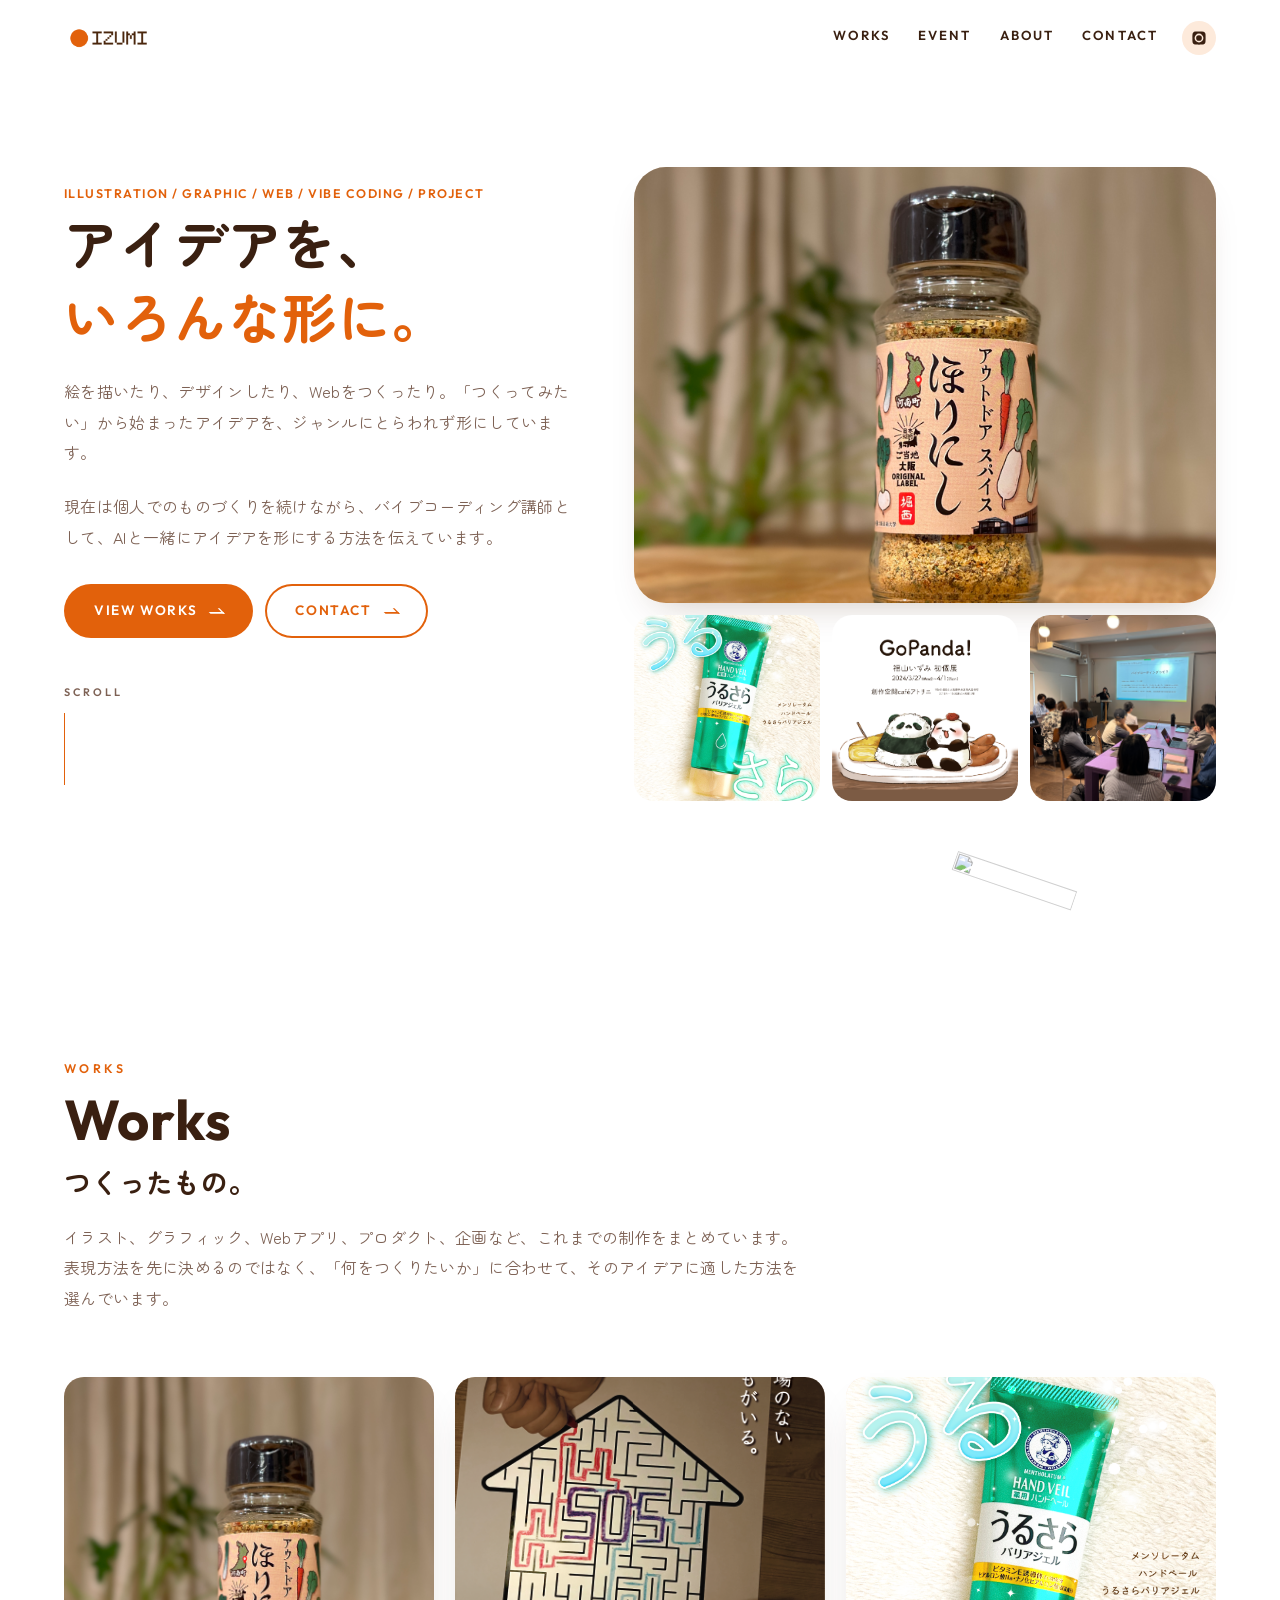
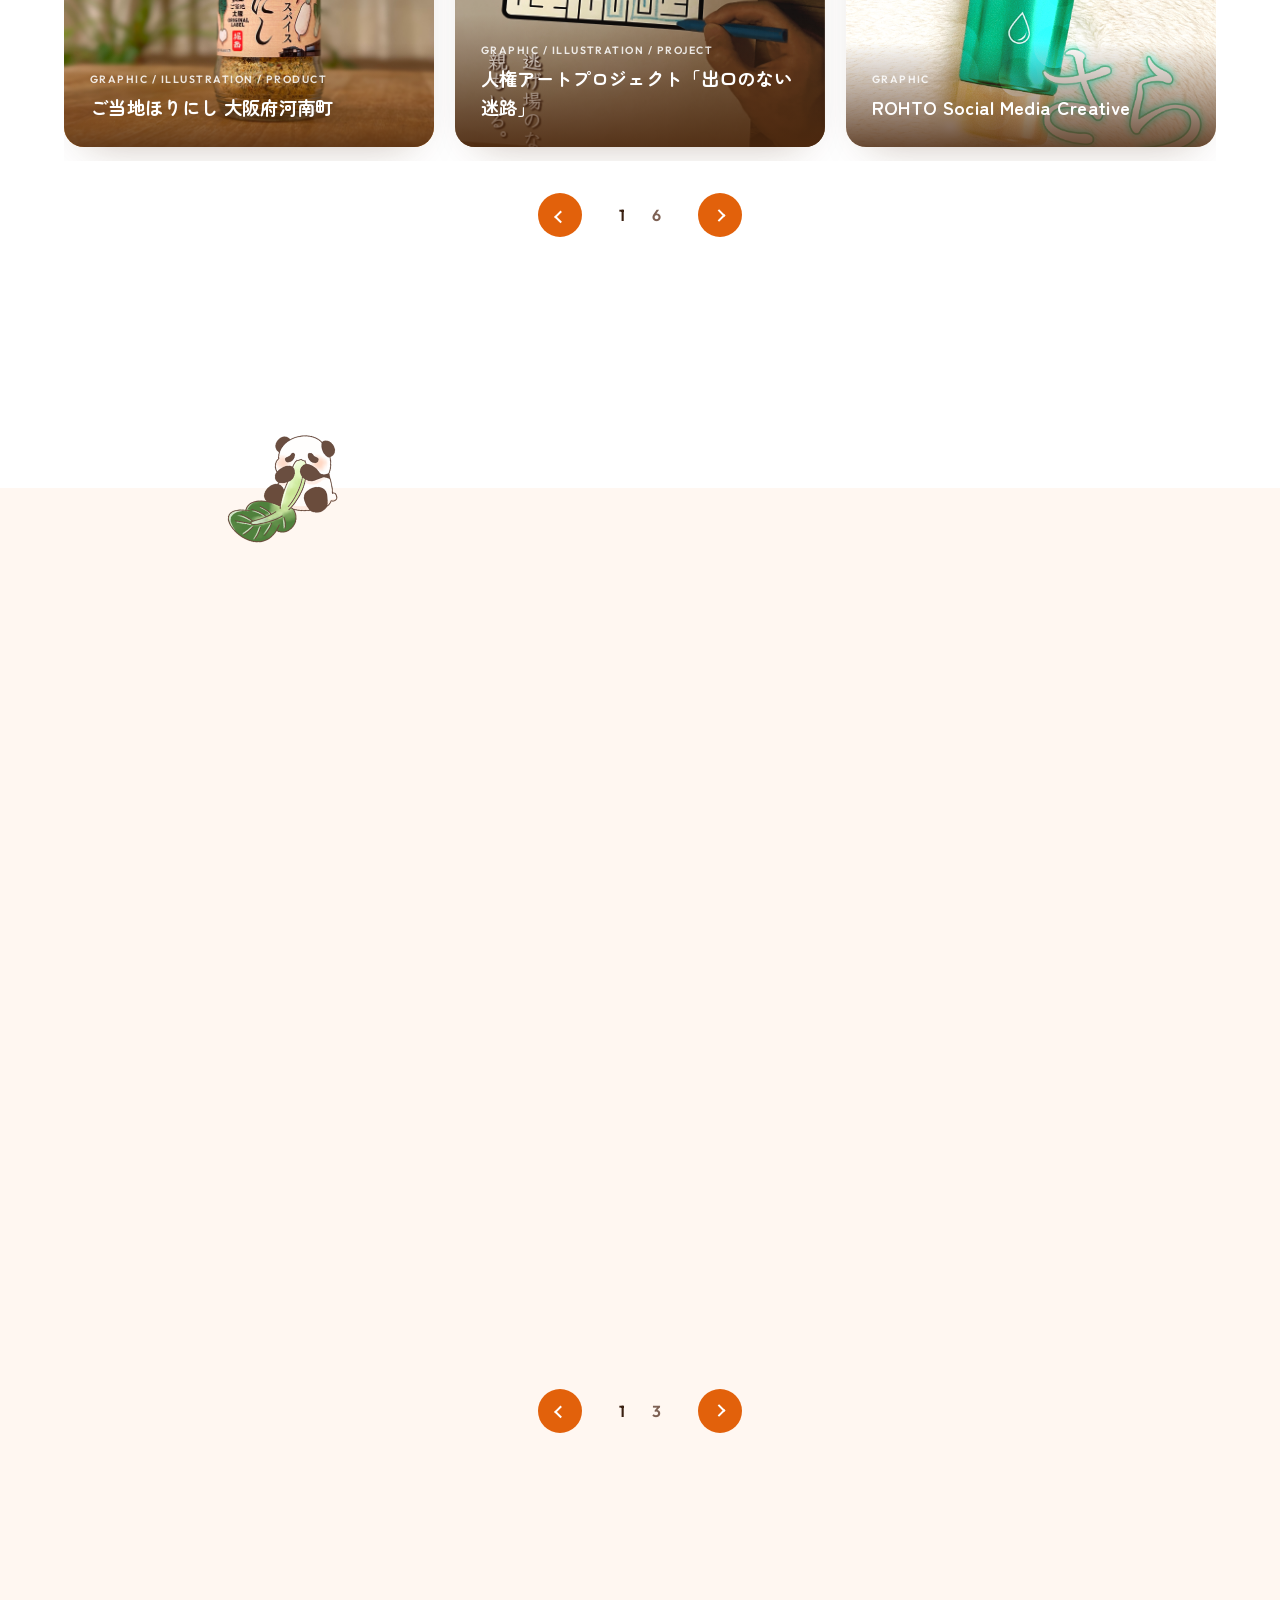
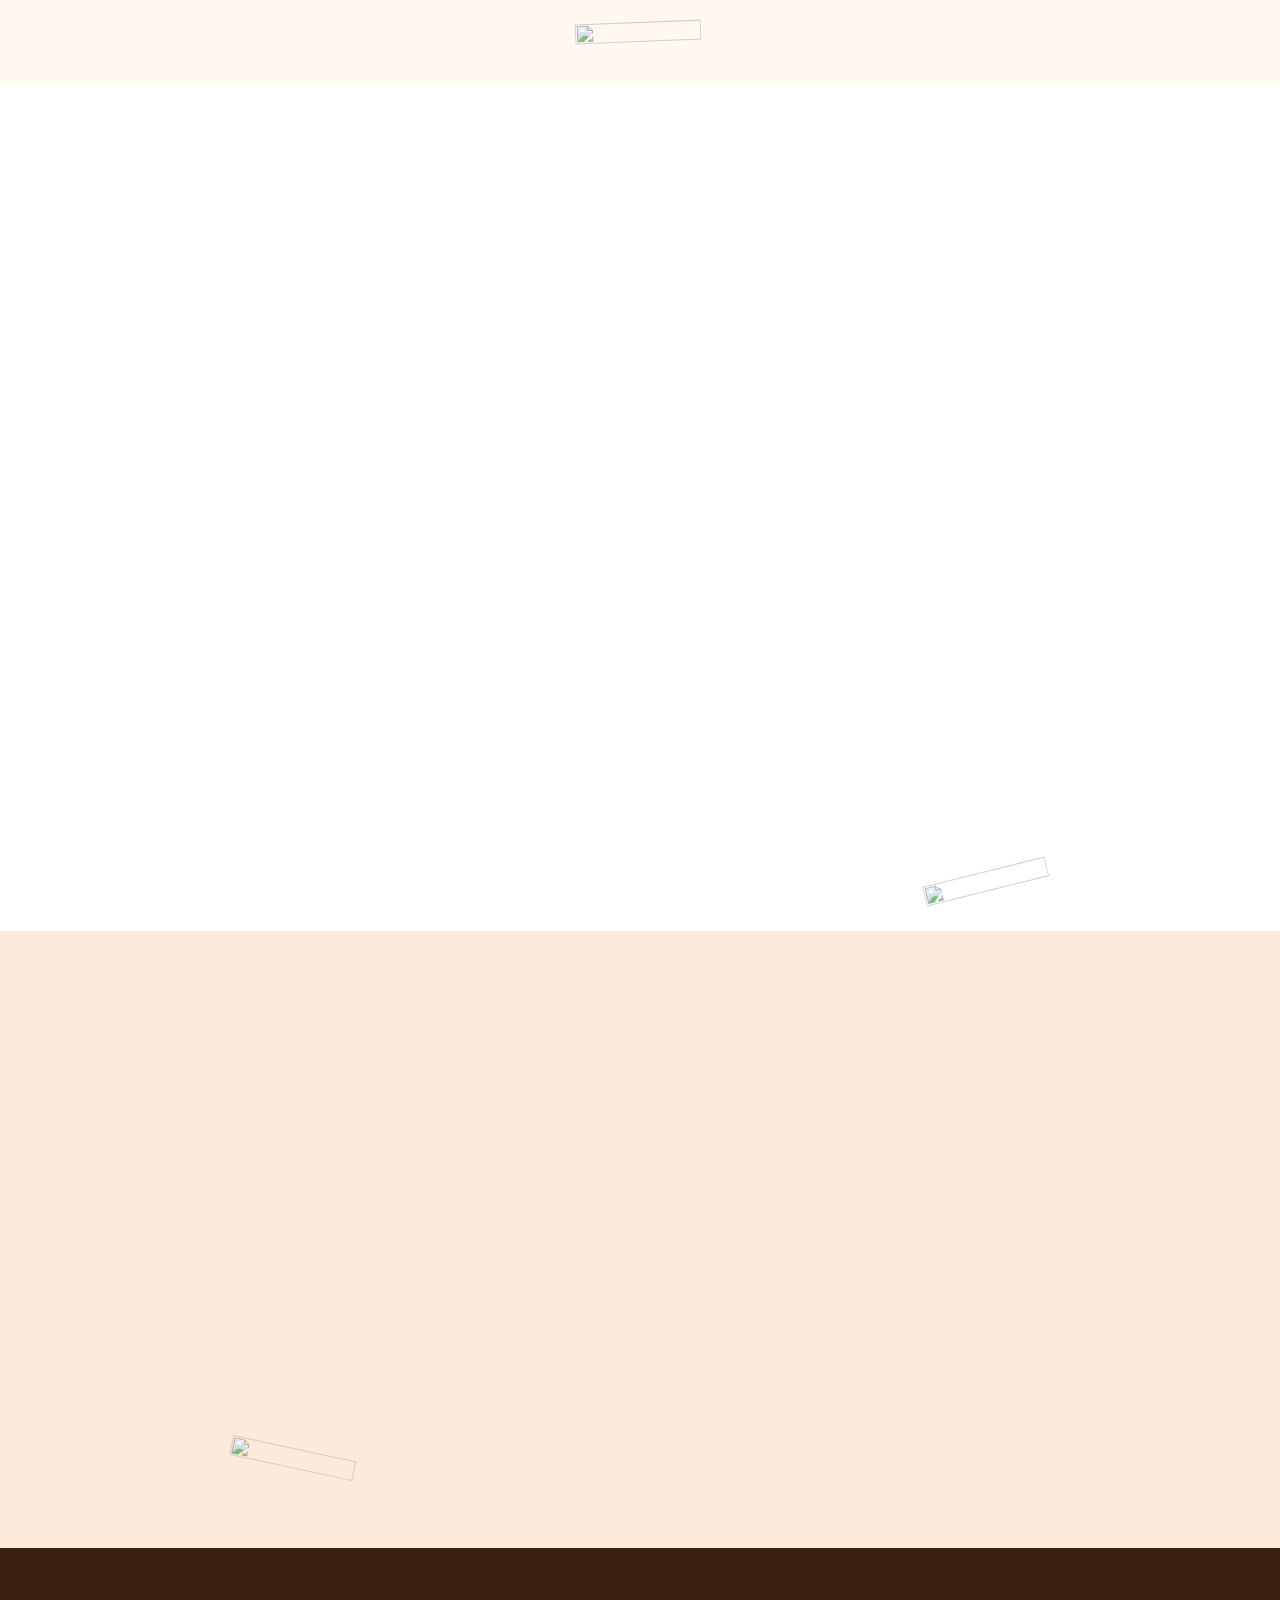
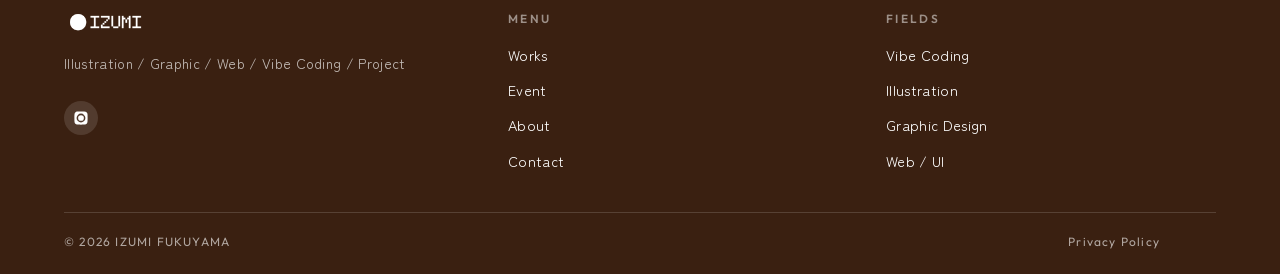
==== index.html @ 050069a3 "IZUMI FUKUYAMA ポートフォリオサイト（静的サイト） content.txt から HTML を生成する構成。オレンジ基調のデザイン、 WORKS 10件、EVENT 3件、お問い合わせフ" ====
<!DOCTYPE html>
<html lang="ja">
<head>
<meta charset="UTF-8">
<meta name="viewport" content="width=device-width, initial-scale=1">
<title>IZUMI FUKUYAMA｜Creator / Vibe Coding Instructor</title>
<meta name="description" content="福山いずみのポートフォリオ。イラスト、グラフィック、Web、バイブコーディング、企画など、ジャンルを横断した制作と、生成AIをテーマにした講座・登壇の実績をまとめています。">
<link rel="canonical" href="https://example.com/">
<meta property="og:type" content="website">
<meta property="og:title" content="IZUMI FUKUYAMA｜Creator / Vibe Coding Instructor">
<meta property="og:description" content="福山いずみのポートフォリオ。イラスト、グラフィック、Web、バイブコーディング、企画など、ジャンルを横断した制作と、生成AIをテーマにした講座・登壇の実績をまとめています。">
<meta property="og:image" content="images/og-image.png?v=1787671585">
<meta name="twitter:card" content="summary_large_image">
<link rel="icon" href="images/favicon.png?v=1787672569" type="image/png">
<link rel="apple-touch-icon" href="images/favicon.png?v=1787672569">
<link rel="preconnect" href="https://fonts.googleapis.com">
<link rel="preconnect" href="https://fonts.gstatic.com" crossorigin>
<link href="https://fonts.googleapis.com/css2?family=Outfit:wght@400;600;700&family=Zen+Maru+Gothic:wght@400;500;700&display=swap" rel="stylesheet">
<link rel="stylesheet" href="assets/css/style.css?v=1787676253">
<script>document.documentElement.classList.add("js");</script>
</head>
<body>
<a class="skip-link" href="#main">本文へスキップ</a>

<!-- ============================================================ HEADER -->
<header class="header">
  <div class="wrap wrap--wide header__inner">
    <a class="header__logo" href="index.html">
      <img src="images/logo.png?v=1787671585" alt="IZUMI FUKUYAMA" width="320" height="96">
    </a>

    <button class="burger" type="button" aria-label="メニューを開く" aria-expanded="false" aria-controls="global-nav">
      <span></span><span></span><span></span>
    </button>

    <nav class="nav" id="global-nav" aria-label="メインメニュー">
      <ul class="nav__list">
        <li><a class="nav__link" href="works.html">Works</a></li>
        <li><a class="nav__link" href="event.html">Event</a></li>
        <li><a class="nav__link" href="about.html">About</a></li>
        <li><a class="nav__link" href="contact.html">Contact</a></li>
      </ul>

      <div class="header__sub">
        <ul class="sns">
          <li><a href="#" aria-label="Instagram"><svg viewBox="0 0 24 24" aria-hidden="true"><path d="M12 2.2c3.2 0 3.6 0 4.9.1 1.2.1 1.8.3 2.2.4.6.2 1 .5 1.4.9.4.4.7.8.9 1.4.2.4.4 1 .4 2.2.1 1.3.1 1.7.1 4.9s0 3.6-.1 4.9c-.1 1.2-.3 1.8-.4 2.2-.2.6-.5 1-.9 1.4-.4.4-.8.7-1.4.9-.4.2-1 .4-2.2.4-1.3.1-1.7.1-4.9.1s-3.6 0-4.9-.1c-1.2-.1-1.8-.3-2.2-.4-.6-.2-1-.5-1.4-.9-.4-.4-.7-.8-.9-1.4-.2-.4-.4-1-.4-2.2-.1-1.3-.1-1.7-.1-4.9s0-3.6.1-4.9c.1-1.2.3-1.8.4-2.2.2-.6.5-1 .9-1.4.4-.4.8-.7 1.4-.9.4-.2 1-.4 2.2-.4C8.4 2.2 8.8 2.2 12 2.2zm0 3.2A6.6 6.6 0 1 0 18.6 12 6.6 6.6 0 0 0 12 5.4zm0 2.3a4.3 4.3 0 1 1 0 8.6 4.3 4.3 0 0 1 0-8.6zm5.4-2.6a1.5 1.5 0 1 1 0 3.1 1.5 1.5 0 0 1 0-3.1z"/></svg></a></li>
        </ul>
      </div>
    </nav>

    <div class="header__sub">
      <ul class="sns">
        <li><a href="#" aria-label="Instagram"><svg viewBox="0 0 24 24" aria-hidden="true"><path d="M12 2.2c3.2 0 3.6 0 4.9.1 1.2.1 1.8.3 2.2.4.6.2 1 .5 1.4.9.4.4.7.8.9 1.4.2.4.4 1 .4 2.2.1 1.3.1 1.7.1 4.9s0 3.6-.1 4.9c-.1 1.2-.3 1.8-.4 2.2-.2.6-.5 1-.9 1.4-.4.4-.8.7-1.4.9-.4.2-1 .4-2.2.4-1.3.1-1.7.1-4.9.1s-3.6 0-4.9-.1c-1.2-.1-1.8-.3-2.2-.4-.6-.2-1-.5-1.4-.9-.4-.4-.7-.8-.9-1.4-.2-.4-.4-1-.4-2.2-.1-1.3-.1-1.7-.1-4.9s0-3.6.1-4.9c.1-1.2.3-1.8.4-2.2.2-.6.5-1 .9-1.4.4-.4.8-.7 1.4-.9.4-.2 1-.4 2.2-.4C8.4 2.2 8.8 2.2 12 2.2zm0 3.2A6.6 6.6 0 1 0 18.6 12 6.6 6.6 0 0 0 12 5.4zm0 2.3a4.3 4.3 0 1 1 0 8.6 4.3 4.3 0 0 1 0-8.6zm5.4-2.6a1.5 1.5 0 1 1 0 3.1 1.5 1.5 0 0 1 0-3.1z"/></svg></a></li>
      </ul>
    </div>
  </div>
</header>

<main id="main">
  <!-- ========================================================== HERO -->
  <section class="hero">
    <div class="wrap wrap--wide">
      <div class="hero__grid">
        <div class="hero__copy reveal">
          <span class="label-en label-en--long">Illustration / Graphic / Web / Vibe Coding / Project</span>
          <h1 class="hero__catch hero__catch--jp" data-anim="chars">アイデアを、<em>いろんな形に。</em></h1>
          <p class="hero__lead">絵を描いたり、デザインしたり、Webをつくったり。「つくってみたい」から始まったアイデアを、ジャンルにとらわれず形にしています。</p>
          <p class="hero__lead">現在は個人でのものづくりを続けながら、バイブコーディング講師として、AIと一緒にアイデアを形にする方法を伝えています。</p>
          <div class="hero__actions">
            <a class="btn" href="works.html">View Works</a>
            <a class="btn btn--ghost" href="contact.html">Contact</a>
          </div>
          <p class="scroll-cue" aria-hidden="true"><span class="scroll-cue__text">Scroll</span><span class="scroll-cue__line"></span></p>
        </div>

        <div class="hero__visual reveal">
          <div class="hero__main">
            <img src="images/hero-main.png?v=1713508557" alt="代表作のビジュアル" width="1400" height="1050">
          </div>
          <div class="hero__subs">
            <figure><img src="images/hero-sub-01.png?v=1703580084" alt="制作物のサンプル 1" width="600" height="600"></figure>
            <figure><img src="images/hero-sub-02.png?v=1706765549" alt="制作物のサンプル 2" width="600" height="600"></figure>
            <figure><img src="images/hero-sub-03.png?v=1787671586" alt="制作物のサンプル 3" width="600" height="600"></figure>
          </div>
        </div>
      </div>
    </div>
  </section>

  <!-- ========================================================= WORKS -->
  <section class="section">
    <img class="deco deco--scatter deco--i1" src="images/deco-sm/%E3%81%8B%E3%81%AB%E3%81%9F%E3%82%99%E3%82%93%E3%81%93%E3%82%99%202.png?v=1787672569" alt="" width="205" height="205" loading="lazy" decoding="async" style="--dx:78%;--dy:calc((var(--sec-y) - clamp(60px, 9vw, 120px)) / 2);--dr:18.8deg;--dk:1.269">
    <div class="wrap wrap--wide">
      <div class="sec-head reveal">
        <span class="label-en">Works</span>
        <h2 class="sec-head__title a-up"><span>Works</span></h2>
        <p class="sec-head__catch a-up a-up--d1"><span>つくったもの。</span></p>
        <p class="sec-lead">イラスト、グラフィック、Webアプリ、プロダクト、企画など、これまでの制作をまとめています。表現方法を先に決めるのではなく、「何をつくりたいか」に合わせて、そのアイデアに適した方法を選んでいます。</p>
      </div>

      <div class="slider" data-slider>
        <div class="slider__track" data-slider-track tabindex="0" role="group" aria-label="WORKS のスライド">
          <a class="feature reveal" href="works.html#works-01">
            <img src="images/works-01.png?v=1713508557" alt="ご当地ほりにし 大阪府河南町" width="1000" height="1000" loading="lazy">
            <span class="feature__arrow" aria-hidden="true"></span>
            <span class="feature__cap">
              <span class="feature__tags">Graphic / Illustration / Product</span>
              <span class="feature__title">ご当地ほりにし 大阪府河南町</span>
            </span>
          </a>
          <a class="feature reveal" href="works.html#works-02">
            <img src="images/works-02.png?v=1787670360" alt="人権アートプロジェクト「出口のない迷路」" width="1000" height="1000" loading="lazy">
            <span class="feature__arrow" aria-hidden="true"></span>
            <span class="feature__cap">
              <span class="feature__tags">Graphic / Illustration / Project</span>
              <span class="feature__title">人権アートプロジェクト「出口のない迷路」</span>
            </span>
          </a>
          <a class="feature reveal" href="works.html#works-03">
            <img src="images/works-03.png?v=1703580084" alt="ROHTO Social Media Creative" width="1000" height="1000" loading="lazy">
            <span class="feature__arrow" aria-hidden="true"></span>
            <span class="feature__cap">
              <span class="feature__tags">Graphic</span>
              <span class="feature__title">ROHTO Social Media Creative</span>
            </span>
          </a>
          <a class="feature reveal" href="works.html#works-04">
            <img src="images/works-04.png?v=1787670070" alt="ANIMAL CROQUIS" width="1000" height="1000" loading="lazy">
            <span class="feature__arrow" aria-hidden="true"></span>
            <span class="feature__cap">
              <span class="feature__tags">Illustration / Graphic</span>
              <span class="feature__title">ANIMAL CROQUIS</span>
            </span>
          </a>
          <a class="feature reveal" href="works.html#works-05">
            <img src="images/works-05.png?v=1787670748" alt="Panda Daily" width="1000" height="1000" loading="lazy">
            <span class="feature__arrow" aria-hidden="true"></span>
            <span class="feature__cap">
              <span class="feature__tags">Vibe Coding / Web / Illustration</span>
              <span class="feature__title">Panda Daily</span>
            </span>
          </a>
          <a class="feature reveal" href="works.html#works-08">
            <img src="images/works-08.png?v=1706765549" alt="PANDA" width="1000" height="1000" loading="lazy">
            <span class="feature__arrow" aria-hidden="true"></span>
            <span class="feature__cap">
              <span class="feature__tags">Illustration / Product / Project</span>
              <span class="feature__title">PANDA</span>
            </span>
          </a>
        </div>
        <div class="slider__nav">
          <button class="slider__btn slider__btn--prev" type="button" data-slider-prev aria-label="前のカードへ"></button>
          <p class="slider__count">
            <span data-slider-current>1</span>
            <span class="slider__total" data-slider-total>6</span>
          </p>
          <button class="slider__btn slider__btn--next" type="button" data-slider-next aria-label="次のカードへ"></button>
        </div>
      </div>

      <p class="hero__actions reveal u-center u-mt-l">
        <a class="btn btn--ghost" href="works.html">すべての Works を見る</a>
      </p>
    </div>
  </section>

  <!-- ========================================================= EVENT -->
  <section class="section section--pale">
    <img class="deco deco--scatter deco--i2" src="images/deco-sm/%E3%81%93%E3%81%BE%E3%81%A4%E3%81%AA%202.png?v=1787672569" alt="" width="225" height="225" loading="lazy" decoding="async" style="--dx:22%;--dy:calc((var(--sec-y) - var(--sec-y)) / 2);--dr:-8.6deg;--dk:1.138">
    <div class="wrap wrap--wide">
      <div class="sec-head reveal">
        <span class="label-en">Event</span>
        <h2 class="sec-head__title a-up"><span>Event</span></h2>
        <p class="sec-head__catch a-up a-up--d1"><span>つくって、伝えて、届ける。</span></p>
        <p class="sec-lead">生成AIやバイブコーディングをテーマにしたワークショップのほか、クリエイターズマーケットへの出展や個展など、つくったものを直接届ける場づくりも行っています。</p>
      </div>

      <div class="slider slider--wide" data-slider>
        <div class="slider__track" data-slider-track tabindex="0" role="group" aria-label="EVENT のスライド">
          <a class="feature feature--wide reveal" href="event.html#event-01">
            <img src="images/event-01.png?v=1787671590" alt="バイブコーディングワークショップ" width="1200" height="900" loading="lazy">
            <span class="feature__arrow" aria-hidden="true"></span>
            <span class="feature__cap">
              <span class="feature__tags">Vibe Coding / Workshop</span>
              <span class="feature__title">バイブコーディングワークショップ</span>
            </span>
          </a>
          <a class="feature feature--wide reveal" href="event.html#event-02">
            <img src="images/event-02.png?v=1787671590" alt="クリエイターズマーケット" width="1200" height="900" loading="lazy">
            <span class="feature__arrow" aria-hidden="true"></span>
            <span class="feature__cap">
              <span class="feature__tags">Exhibition / Illustration</span>
              <span class="feature__title">クリエイターズマーケット</span>
            </span>
          </a>
          <a class="feature feature--wide reveal" href="event.html#event-03">
            <img src="images/event-03.png?v=1787671591" alt="個展" width="1200" height="900" loading="lazy">
            <span class="feature__arrow" aria-hidden="true"></span>
            <span class="feature__cap">
              <span class="feature__tags">Exhibition / Illustration</span>
              <span class="feature__title">個展</span>
            </span>
          </a>
        </div>
        <div class="slider__nav">
          <button class="slider__btn slider__btn--prev" type="button" data-slider-prev aria-label="前のカードへ"></button>
          <p class="slider__count">
            <span data-slider-current>1</span>
            <span class="slider__total" data-slider-total>3</span>
          </p>
          <button class="slider__btn slider__btn--next" type="button" data-slider-next aria-label="次のカードへ"></button>
        </div>
      </div>

      <p class="hero__actions reveal u-center u-mt-l">
        <a class="btn btn--ghost" href="event.html">Event の詳細を見る</a>
      </p>
    </div>
  </section>

  <!-- ========================================================= ABOUT -->
  <section class="section">
    <img class="deco deco--scatter deco--i3" src="images/deco-sm/%E3%81%8D%E3%82%99%E3%82%85%E3%81%86%E3%81%99%E3%81%97%E3%82%99%E3%82%81%E3%82%93%202.png?v=1787672569" alt="" width="208" height="208" loading="lazy" decoding="async" style="--dx:50%;--dy:calc((var(--sec-y) - var(--sec-y)) / 2);--dr:-2.2deg;--dk:1.038">
    <div class="wrap">
      <div class="profile">
        <div class="profile__photo reveal">
          <img src="images/about-main.png?v=1787668656" alt="福山 いずみ のポートレート" width="1000" height="1250" loading="lazy">
        </div>
        <div class="profile__body reveal">
          <span class="label-en">About</span>
          <h2 class="profile__name a-up"><span>IZUMI<br>FUKUYAMA<small>福山 いずみ / Creator / Vibe Coding Instructor</small></span></h2>
          <div class="profile__text u-mt-m">
            <p>イラスト、デザイン、Webなど、ジャンルを横断しながらものづくりをしています。</p>
            <p>大学ではデザインを学び、産学連携、地域創生、コンペティションなど、さまざまなプロジェクトに参加しました。現在は、イラストや個人Webアプリなどの制作を続けながら、バイブコーディング講師として生成AIを活用したものづくりを伝える活動をしています。</p>
          </div>
          <p class="pull-quote">「何をつくりたいか」から、方法を考える。</p>
          <p class="hero__actions">
            <a class="btn btn--ghost" href="about.html">About をもっと見る</a>
          </p>
        </div>
      </div>
    </div>
  </section>

  <section class="section section--tint">
    <img class="deco deco--scatter deco--i4" src="images/deco-sm/%E3%81%A1%E3%83%BC%E3%81%99%E3%82%99%E3%81%A8%E3%81%A3%E3%81%BB%E3%82%9A%E3%81%8D%E3%82%99%202.png?v=1787672569" alt="" width="200" height="200" loading="lazy" decoding="async" style="--dx:78%;--dy:calc((var(--sec-y) - var(--sec-y)) / 2);--dr:-14.0deg;--dk:1.212">
    <img class="deco deco--scatter deco--i5" src="images/deco-sm/%E3%81%88%E3%81%B2%E3%82%99%202.png?v=1787672569" alt="" width="221" height="221" loading="lazy" decoding="async" style="--dx:22%;--dy:calc(100% + (clamp(40px, 5vw, 60px) - var(--sec-y)) / 2);--dr:12.1deg;--dk:1.187">
    <div class="wrap wrap--narrow">
      <div class="sec-head sec-head--center reveal">
        <span class="label-en">Contact</span>
        <h2 class="sec-head__title a-up"><span>Contact</span></h2>
        <p class="sec-head__catch a-up a-up--d1"><span>一緒に、何かつくりませんか。</span></p>
        <p class="sec-lead">イラスト制作、デザイン、Web制作、ワークショップ・講演などのご相談を受け付けています。内容がまだ具体的に決まっていない段階でも、お気軽にご連絡ください。</p>
      </div>
      <p class="hero__actions reveal u-center">
        <a class="btn" href="contact.html">お問い合わせフォーム</a>
      </p>
    </div>
  </section>

</main>


<!-- ============================================================ FOOTER -->
<footer class="footer">
  <div class="wrap wrap--wide">
    <div class="footer__top">
      <div>
        <p class="footer__logo"><img src="images/logo.png?v=1787671585" alt="IZUMI FUKUYAMA" width="320" height="96"></p>
        <p class="footer__lead">Illustration / Graphic / Web / Vibe Coding / Project</p>
        <ul class="sns u-mt-m">
          <li><a href="#" aria-label="Instagram"><svg viewBox="0 0 24 24" aria-hidden="true"><path d="M12 2.2c3.2 0 3.6 0 4.9.1 1.2.1 1.8.3 2.2.4.6.2 1 .5 1.4.9.4.4.7.8.9 1.4.2.4.4 1 .4 2.2.1 1.3.1 1.7.1 4.9s0 3.6-.1 4.9c-.1 1.2-.3 1.8-.4 2.2-.2.6-.5 1-.9 1.4-.4.4-.8.7-1.4.9-.4.2-1 .4-2.2.4-1.3.1-1.7.1-4.9.1s-3.6 0-4.9-.1c-1.2-.1-1.8-.3-2.2-.4-.6-.2-1-.5-1.4-.9-.4-.4-.7-.8-.9-1.4-.2-.4-.4-1-.4-2.2-.1-1.3-.1-1.7-.1-4.9s0-3.6.1-4.9c.1-1.2.3-1.8.4-2.2.2-.6.5-1 .9-1.4.4-.4.8-.7 1.4-.9.4-.2 1-.4 2.2-.4C8.4 2.2 8.8 2.2 12 2.2zm0 3.2A6.6 6.6 0 1 0 18.6 12 6.6 6.6 0 0 0 12 5.4zm0 2.3a4.3 4.3 0 1 1 0 8.6 4.3 4.3 0 0 1 0-8.6zm5.4-2.6a1.5 1.5 0 1 1 0 3.1 1.5 1.5 0 0 1 0-3.1z"/></svg></a></li>
        </ul>
      </div>

      <nav aria-label="フッターメニュー">
        <p class="footer__head">Menu</p>
        <ul class="footer__list">
          <li><a href="works.html">Works</a></li>
          <li><a href="event.html">Event</a></li>
          <li><a href="about.html">About</a></li>
          <li><a href="contact.html">Contact</a></li>
        </ul>
      </nav>

      <nav aria-label="フッターサブメニュー">
        <p class="footer__head">Fields</p>
        <ul class="footer__list">
          <li>Vibe Coding</li>
          <li>Illustration</li>
          <li>Graphic Design</li>
          <li>Web / UI</li>
        </ul>
      </nav>
    </div>

    <div class="footer__bottom">
      <p>&copy; <span data-year>2026</span> IZUMI FUKUYAMA</p>
      <p><a href="privacy.html">Privacy Policy</a></p>
    </div>
  </div>
</footer>

<a class="to-top" href="#main" aria-label="ページの先頭へ戻る"></a>

<script src="assets/js/main.js?v=1787665459"></script>
</body>
</html>
---- assets/css/style.css ----
@charset "utf-8";
/* ==========================================================================
   PORTFOLIO SITE  -  style.css
   オレンジ基調 / ミニマル / 大きな画像 + 余白 のクリエイターPFサイト
   目次:
     01. デザイントークン
     02. リセット & ベース
     03. 共通レイアウト / ユーティリティ
     04. ボタン・見出し・タグ
     05. ヘッダー / ナビゲーション
     06. ヒーロー
     08. カード / グリッド
     09. ABOUT / プロフィール
     10. CONTACT フォーム
     11. フッター / ページトップ
     12. スクロール演出
     13. レスポンシブ
     14. 下層ページ用パーツ
     15. 文字のアニメーション
     16. 詳細ポップアップ
   ========================================================================== */

/* ---------------------------------------------------------- 01. トークン */
:root {
  /* カラー：ここを変えるとサイト全体の色が変わります */
  --c-ink: #3a2011;
  --c-ink-60: #7d6154;
  --c-main: #e2610b;
  --c-main-deep: #a8430b;
  --c-main-pale: #fdeadb;
  --c-main-mist: #fff7f1;
  --c-accent: #ffc24a;
  --c-paper: #ffffff;
  --c-line: #f2e0d1;

  /* タイポ */
  --f-jp: "Zen Maru Gothic", "Hiragino Maru Gothic ProN", "Yu Gothic",
    "Hiragino Kaku Gothic ProN", "Noto Sans JP", sans-serif;
  /* 欧文はOutfit。日本語はOutfitに字が無いので、日本語書体へ引き継ぎます */
  --f-en: "Outfit", "Helvetica Neue", Arial, "Zen Maru Gothic",
    "Hiragino Maru Gothic ProN", "Yu Gothic", "Hiragino Kaku Gothic ProN",
    "Noto Sans JP", sans-serif;

  /* 余白・角丸・影 */
  --gutter: clamp(20px, 5vw, 64px);
  --sec-y: clamp(72px, 11vw, 160px);
  --r-s: 12px;
  --r-m: 20px;
  --r-l: 32px;
  --r-full: 999px;
  --shadow: 0 18px 40px -24px rgba(74, 38, 12, 0.35);
  --shadow-hi: 0 28px 60px -26px rgba(74, 38, 12, 0.45);
  --ease: cubic-bezier(0.22, 0.61, 0.36, 1);
  --header-h: 76px;
  /* 背景装飾（images/deco/）の大きさ。
     セクションの境目にできる余白（上のセクションの下余白＋下のセクションの上余白）に
     回転した状態でも必ず収まる値を、画面幅から計算しています */
  --deco-room: calc(clamp(28px, 4vw, 44px) + var(--sec-y));
  --deco-size: calc(var(--deco-room) * 0.88 / 1.29);
}

/* ------------------------------------------------- 02. リセット & ベース */
*,
*::before,
*::after {
  box-sizing: border-box;
}

html {
  scroll-behavior: smooth;
  -webkit-text-size-adjust: 100%;
}

body {
  margin: 0;
  font-family: var(--f-jp);
  font-size: 16px;
  line-height: 1.9;
  color: var(--c-ink);
  background: var(--c-paper);
  overflow-x: hidden;
  letter-spacing: 0.02em;
}

img {
  max-width: 100%;
  height: auto;
  display: block;
}

a {
  color: inherit;
  text-decoration: none;
  transition: color 0.3s var(--ease), opacity 0.3s var(--ease);
}

a:hover {
  color: var(--c-main);
}

ul,
ol {
  margin: 0;
  padding: 0;
  list-style: none;
}

h1,
h2,
h3,
h4,
p,
figure,
dl,
dd {
  margin: 0;
}

button {
  font: inherit;
  color: inherit;
  background: none;
  border: 0;
  cursor: pointer;
}

:focus-visible {
  outline: 3px solid var(--c-main);
  outline-offset: 3px;
  border-radius: 4px;
}

/* -------------------------------------- 03. 共通レイアウト / ユーティリティ */
.wrap {
  width: 100%;
  max-width: 1180px;
  margin-inline: auto;
  padding-inline: var(--gutter);
}

.wrap--wide {
  max-width: 1440px;
}

.wrap--narrow {
  max-width: 760px;
}

.section {
  position: relative;
  /* 横は切り、縦は開けておく（装飾が隣のセクションの余白まで使えるように）。
     overflow-x: clip に未対応の古いブラウザでは hidden のままになります */
  overflow: hidden;
  overflow-x: clip;
  overflow-y: visible;
  padding-block: var(--sec-y);
}

.section--pale {
  background: var(--c-main-mist);
}

.section--tint {
  background: var(--c-main-pale);
}

.skip-link {
  position: absolute;
  left: -9999px;
  top: 0;
  z-index: 200;
  padding: 10px 18px;
  background: var(--c-main);
  color: #fff;
  border-radius: 0 0 var(--r-s) 0;
}

.skip-link:focus {
  left: 0;
  color: #fff;
}

.deco {
  position: absolute;
  z-index: 0;
  pointer-events: none;
  user-select: none;
  opacity: 0.75;
  width: clamp(120px, 18vw, 260px);
}

.deco--tr {
  top: -40px;
  right: -50px;
}

.deco--bl {
  bottom: -50px;
  left: -60px;
}

/* images/deco/ の絵を、向きと位置をばらつかせて散りばめる。
   大きさは全部そろえ（--deco-size）、重なり順はいちばん下（本文の後ろ）。
   1枚ごとの値（--dx 横位置 / --dy 縦位置 / --dr 角度 / --dk 回転で広がる倍率）は
   tools/build_site.py が style="" で指定します */
/* 画面が狭いほど枚数を減らす（広い順に 5 → 4 → 3 → 2 → 1 枚） */
@media (max-width: 1200px) {
  .deco--i5 { display: none; }
}

@media (max-width: 900px) {
  .deco--i4 { display: none; }
}

@media (max-width: 700px) {
  .deco--i3 { display: none; }
}

@media (max-width: 520px) {
  .deco--i2 { display: none; }
}

.deco--scatter {
  --size: var(--deco-size);
  --half: calc(var(--size) * var(--dk) / 2);
  top: var(--dy);
  /* 左右の端で切れないよう、中心位置を内側にクランプする */
  left: clamp(
    calc(var(--half) + 8px),
    var(--dx),
    calc(100% - var(--half) - 8px)
  );
  width: var(--size);
  height: auto;
  transform: translate(-50%, -50%) rotate(var(--dr));
}

/* セクションの中身は必ず背景装飾(.deco)より前面に */
.section > .wrap,
.hero > .wrap,
.page-head > .wrap,
.footer > .wrap {
  position: relative;
  z-index: 1;
}

.sr-only {
  position: absolute;
  width: 1px;
  height: 1px;
  overflow: hidden;
  clip-path: inset(50%);
  white-space: nowrap;
}

/* ---------------------------------------- 04. ボタン・見出し・タグ */
.label-en {
  display: block;
  font-family: var(--f-en);
  font-size: 0.78rem;
  font-weight: 600;
  letter-spacing: 0.28em;
  text-transform: uppercase;
  color: var(--c-main);
}

/* 長い一文を入れる場合は字間を詰める */
.label-en--long {
  letter-spacing: 0.12em;
  line-height: 1.8;
}

.sec-head {
  display: flex;
  flex-direction: column;
  gap: 8px;
  margin-bottom: clamp(32px, 5vw, 56px);
}

.sec-head__title {
  font-family: var(--f-en);
  font-size: clamp(2rem, 6vw, 3.5rem);
  font-weight: 700;
  line-height: 1.1;
  letter-spacing: 0.02em;
}

.sec-head__catch {
  font-size: clamp(1.15rem, 3vw, 1.7rem);
  font-weight: 700;
  line-height: 1.6;
  margin-top: 2px;
}

.sec-head__jp {
  font-size: 0.95rem;
  color: var(--c-ink-60);
}

.sec-lead {
  max-width: 46em;
  margin-top: 10px;
  color: var(--c-ink-60);
}

.sec-head--center .sec-lead {
  margin-inline: auto;
}

.sec-head--center {
  align-items: center;
  text-align: center;
}

.btn {
  display: inline-flex;
  align-items: center;
  gap: 10px;
  padding: 14px 30px;
  border-radius: var(--r-full);
  background: var(--c-main);
  color: #fff;
  font-family: var(--f-en);
  font-weight: 600;
  letter-spacing: 0.12em;
  font-size: 0.85rem;
  text-transform: uppercase;
  transition: transform 0.3s var(--ease), background 0.3s var(--ease),
    box-shadow 0.3s var(--ease);
}

.btn:hover {
  background: var(--c-main-deep);
  color: #fff;
  transform: translateY(-3px);
  box-shadow: var(--shadow);
}

.btn::after {
  content: "";
  width: 16px;
  height: 6px;
  border-right: 2px solid currentColor;
  border-bottom: 2px solid currentColor;
  transform: skewX(45deg) scale(0.9);
  transition: transform 0.3s var(--ease);
}

.btn:hover::after {
  transform: skewX(45deg) scale(0.9) translateX(4px);
}

.btn--ghost {
  background: transparent;
  color: var(--c-main);
  box-shadow: inset 0 0 0 2px var(--c-main);
}

.btn--ghost:hover {
  background: var(--c-main);
  color: #fff;
}

/* display を指定した要素でも hidden 属性を優先する（フォームの完了メッセージなど） */
[hidden] {
  display: none !important;
}

.tag {
  display: inline-block;
  padding: 4px 12px;
  border-radius: var(--r-full);
  background: var(--c-main-pale);
  color: var(--c-main-deep);
  font-family: var(--f-en);
  font-size: 0.7rem;
  font-weight: 600;
  letter-spacing: 0.14em;
  text-transform: uppercase;
  line-height: 1.8;
}

.filter {
  display: flex;
  flex-wrap: wrap;
  gap: 10px;
  margin-bottom: clamp(28px, 4vw, 48px);
}

.filter__btn {
  padding: 9px 20px;
  border-radius: var(--r-full);
  background: var(--c-paper);
  box-shadow: inset 0 0 0 1px var(--c-line);
  font-family: var(--f-en);
  font-size: 0.78rem;
  font-weight: 600;
  letter-spacing: 0.14em;
  text-transform: uppercase;
  color: var(--c-ink-60);
  transition: all 0.3s var(--ease);
}

.filter__btn:hover {
  color: var(--c-main);
  box-shadow: inset 0 0 0 1px var(--c-main);
}

.filter__btn.is-active {
  background: var(--c-main);
  color: #fff;
  box-shadow: none;
}

/* --------------------------------------- 05. ヘッダー / ナビゲーション */
.header {
  position: sticky;
  top: 0;
  z-index: 100;
  background: rgba(255, 255, 255, 0.86);
  backdrop-filter: blur(12px);
  border-bottom: 1px solid transparent;
  transition: border-color 0.3s var(--ease), box-shadow 0.3s var(--ease);
}

.header.is-scrolled {
  border-color: var(--c-line);
  box-shadow: 0 6px 24px -20px rgba(74, 38, 12, 0.5);
}

.header__inner {
  display: flex;
  align-items: center;
  gap: 24px;
  height: var(--header-h);
}

.header__logo img {
  height: 30px;
  width: auto;
}

.nav {
  margin-left: auto;
}

.nav__list {
  display: flex;
  align-items: center;
  gap: clamp(14px, 2.2vw, 30px);
}

.nav__link {
  position: relative;
  font-family: var(--f-en);
  font-size: 0.82rem;
  font-weight: 600;
  letter-spacing: 0.16em;
  text-transform: uppercase;
  padding-block: 6px;
}

.nav__link::after {
  content: "";
  position: absolute;
  left: 0;
  bottom: 0;
  width: 100%;
  height: 2px;
  background: var(--c-main);
  transform: scaleX(0);
  transform-origin: left;
  transition: transform 0.3s var(--ease);
}

.nav__link:hover::after,
.nav__link[aria-current="page"]::after {
  transform: scaleX(1);
}

.nav__link[aria-current="page"] {
  color: var(--c-main);
}

.header__sub {
  display: flex;
  align-items: center;
  gap: 14px;
}

/* ナビ内のSNSはモバイルメニュー用。PCではヘッダー右の1組だけ出す */
.nav .header__sub {
  display: none;
}

.sns {
  display: flex;
  gap: 10px;
}

.sns a {
  display: grid;
  place-items: center;
  width: 34px;
  height: 34px;
  border-radius: var(--r-full);
  background: var(--c-main-pale);
  transition: transform 0.3s var(--ease), background 0.3s var(--ease);
}

.sns a:hover {
  background: var(--c-main);
  color: #fff;
  transform: translateY(-2px);
}

.sns svg {
  width: 16px;
  height: 16px;
  fill: currentColor;
}

.burger {
  display: none;
  width: 44px;
  height: 44px;
  margin-left: auto;
  position: relative;
  z-index: 110;
}

.burger span {
  position: absolute;
  left: 11px;
  width: 22px;
  height: 2px;
  background: var(--c-ink);
  transition: transform 0.35s var(--ease), opacity 0.25s var(--ease);
}

.burger span:nth-child(1) {
  top: 16px;
}

.burger span:nth-child(2) {
  top: 22px;
}

.burger span:nth-child(3) {
  top: 28px;
}

.burger.is-open span:nth-child(1) {
  transform: translateY(6px) rotate(45deg);
}

.burger.is-open span:nth-child(2) {
  opacity: 0;
}

.burger.is-open span:nth-child(3) {
  transform: translateY(-6px) rotate(-45deg);
}

/* ------------------------------------------------------- 06. ヒーロー */
.hero {
  position: relative;
  padding-block: clamp(40px, 7vw, 96px) clamp(60px, 9vw, 120px);
  overflow: hidden;
  overflow-x: clip;
  overflow-y: visible;
}

.hero__grid {
  display: grid;
  grid-template-columns: 1fr 1.15fr;
  gap: clamp(28px, 5vw, 72px);
  align-items: center;
}

.hero__catch {
  font-family: var(--f-en);
  font-size: clamp(2.6rem, 8vw, 5.4rem);
  font-weight: 700;
  line-height: 1.02;
  letter-spacing: -0.01em;
}

.hero__catch em {
  display: block;
  font-style: normal;
  color: var(--c-main);
}

/* 日本語のキャッチコピー用（欧文より字面が大きいので控えめなサイズに） */
.hero__catch--jp {
  font-family: var(--f-jp);
  font-size: clamp(1.9rem, 5.4vw, 3.4rem);
  line-height: 1.35;
  letter-spacing: 0.01em;
}

.hero__lead {
  margin-top: 24px;
  max-width: 34em;
  color: var(--c-ink-60);
}

.hero__actions {
  display: flex;
  flex-wrap: wrap;
  gap: 12px;
  margin-top: 32px;
}

.hero__visual {
  position: relative;
}

.hero__main {
  border-radius: var(--r-l);
  overflow: hidden;
  box-shadow: var(--shadow);
  aspect-ratio: 4 / 3;
  background: var(--c-main-pale);
}

.hero__main img {
  width: 100%;
  height: 100%;
  object-fit: cover;
}

.hero__subs {
  display: grid;
  grid-template-columns: repeat(3, 1fr);
  gap: 12px;
  margin-top: 12px;
}

.hero__subs figure {
  margin: 0;
  border-radius: var(--r-m);
  overflow: hidden;
  aspect-ratio: 1 / 1;
  background: var(--c-main-pale);
}

.hero__subs img {
  width: 100%;
  height: 100%;
  object-fit: cover;
  transition: transform 0.6s var(--ease);
}

.hero__subs figure:hover img {
  transform: scale(1.06);
}

/* --------------------------------------------------- 08. カード / グリッド */
.grid {
  display: grid;
  gap: clamp(16px, 2.4vw, 32px);
}

.grid--3 {
  grid-template-columns: repeat(3, 1fr);
}

.grid--4 {
  grid-template-columns: repeat(4, 1fr);
}

.grid--2 {
  grid-template-columns: repeat(2, 1fr);
}

.card {
  display: block;
  position: relative;
}

.card__thumb {
  position: relative;
  overflow: hidden;
  border-radius: var(--r-m);
  background: var(--c-main-pale);
  aspect-ratio: 1 / 1;
}

.card__thumb--wide {
  aspect-ratio: 4 / 3;
}

.card__thumb--tall {
  aspect-ratio: 4 / 5;
}

.card__thumb img {
  width: 100%;
  height: 100%;
  object-fit: cover;
  transition: transform 0.7s var(--ease);
}

.card:hover .card__thumb img {
  transform: scale(1.05);
}

.card__body {
  padding-top: 14px;
  display: flex;
  flex-direction: column;
  gap: 6px;
}

.card__title {
  font-size: 1rem;
  font-weight: 700;
  line-height: 1.6;
}

.card.is-hidden {
  display: none;
}

/* --------------------------------------------------------------------------
   スライドカード（ホームのWORKS / EVENT）
   横スクロールのスナップを使い、前後ボタンで1枚ずつ送ります。
   -------------------------------------------------------------------------- */
.slider {
  position: relative;
}

.slider__track {
  /* --per: 一度に見せる枚数 / --slider-gap: カードの間隔 */
  --per: 3;
  --slider-gap: clamp(12px, 1.6vw, 22px);

  display: flex;
  gap: var(--slider-gap);
  /* カードの影が切れないように上下に余白をとる */
  padding: 8px 0 14px;
  overflow-x: auto;
  overflow-y: hidden;
  scroll-snap-type: x mandatory;
  scroll-behavior: smooth;
  scrollbar-width: none;
  -ms-overflow-style: none;
  cursor: grab;
}

.slider__track::-webkit-scrollbar {
  display: none;
}

.slider__track > * {
  flex: 0 0 auto;
  width: calc((100% - (var(--per) - 1) * var(--slider-gap)) / var(--per));
  scroll-snap-align: start;
}

.slider--wide .slider__track {
  --per: 2;
}

/* マウスでドラッグしている間はスナップと滑らかスクロールを切る */
.slider__track.is-grabbing {
  cursor: grabbing;
  scroll-behavior: auto;
  scroll-snap-type: none;
  user-select: none;
}

.slider__nav {
  display: flex;
  align-items: center;
  justify-content: center;
  gap: 14px;
  margin-top: clamp(20px, 3vw, 32px);
}

.slider__btn {
  position: relative;
  display: grid;
  place-items: center;
  width: 44px;
  height: 44px;
  border-radius: var(--r-full);
  background: var(--c-main);
  color: #fff;
  transition: background 0.3s var(--ease), transform 0.3s var(--ease);
}

.slider__btn:hover {
  background: var(--c-main-deep);
  transform: scale(1.06);
}

.slider__btn::before {
  content: "";
  width: 9px;
  height: 9px;
  border-top: 2px solid currentColor;
  border-right: 2px solid currentColor;
}

.slider__btn--prev::before {
  transform: rotate(-135deg) translate(-1px, -1px);
}

.slider__btn--next::before {
  transform: rotate(45deg) translate(-1px, 1px);
}

.slider__count {
  display: flex;
  align-items: baseline;
  gap: 26px;
  min-width: 88px;
  justify-content: center;
  font-family: var(--f-en);
  font-size: 1rem;
  font-weight: 600;
  letter-spacing: 0.06em;
  color: var(--c-ink);
}

.slider__total {
  color: var(--c-ink-60);
}

@media (max-width: 880px) {
  .slider__track {
    --per: 1.7;
  }
  .slider--wide .slider__track {
    --per: 1.25;
  }
}

@media (max-width: 560px) {
  .slider__track {
    --per: 1.15;
  }
  .slider--wide .slider__track {
    --per: 1.05;
  }
}

@media (prefers-reduced-motion: reduce) {
  .slider__track {
    scroll-behavior: auto;
  }
  .slider__btn {
    transition: none;
  }
  .slider__btn:hover {
    transform: none;
  }
}

/* --------------------------------------------------------------------------
   写真タイル（ホームのWORKS / EVENT）
   画像を主役にして、押すと一覧ページの該当項目へ移動します。
   -------------------------------------------------------------------------- */
.feature {
  position: relative;
  display: block;
  overflow: hidden;
  border-radius: var(--r-m);
  background: var(--c-main-pale);
  aspect-ratio: 1 / 1;
  box-shadow: var(--shadow);
  transition: box-shadow 0.4s var(--ease), transform 0.4s var(--ease);
}

.feature--wide {
  aspect-ratio: 4 / 3;
}

.feature:hover {
  color: #fff;
  transform: translateY(-4px);
  box-shadow: var(--shadow-hi);
}

.feature img {
  width: 100%;
  height: 100%;
  object-fit: cover;
  transition: transform 0.8s var(--ease);
}

.feature:hover img {
  transform: scale(1.06);
}

.feature__cap {
  position: absolute;
  inset: auto 0 0 0;
  display: flex;
  flex-direction: column;
  gap: 4px;
  padding: clamp(16px, 2.4vw, 26px);
  color: #fff;
  background: linear-gradient(
    to top,
    rgba(74, 38, 12, 0.84),
    rgba(74, 38, 12, 0.34) 58%,
    rgba(74, 38, 12, 0)
  );
}

.feature__tags {
  font-family: var(--f-en);
  font-size: 0.66rem;
  font-weight: 600;
  letter-spacing: 0.14em;
  text-transform: uppercase;
  opacity: 0.85;
}

.feature__title {
  font-size: clamp(0.95rem, 1.5vw, 1.15rem);
  font-weight: 700;
  line-height: 1.55;
  /* 題名が長くてもタイルの外へはみ出さないように3行までにする */
  display: -webkit-box;
  -webkit-box-orient: vertical;
  -webkit-line-clamp: 3;
  overflow: hidden;
}

/* 右上に出る矢印 */
.feature__arrow {
  position: absolute;
  top: 14px;
  right: 14px;
  z-index: 1;
  display: grid;
  place-items: center;
  width: 38px;
  height: 38px;
  border-radius: var(--r-full);
  background: rgba(255, 255, 255, 0.94);
  color: var(--c-main-deep);
  opacity: 0;
  transform: translate(8px, -8px);
  transition: opacity 0.35s var(--ease), transform 0.35s var(--ease);
}

.feature:hover .feature__arrow,
.feature:focus-visible .feature__arrow {
  opacity: 1;
  transform: none;
}

.feature__arrow::before {
  content: "";
  width: 9px;
  height: 9px;
  border-top: 2px solid currentColor;
  border-right: 2px solid currentColor;
  transform: rotate(45deg) translate(-1px, 1px);
}

@media (prefers-reduced-motion: reduce) {
  .feature,
  .feature img,
  .feature__arrow {
    transition: none;
  }
  .feature:hover {
    transform: none;
  }
  .feature:hover img {
    transform: none;
  }
}

/* 画像を押して詳細ポップアップを開くボタン */
.card__open {
  display: block;
  width: 100%;
  padding: 0;
  border: 0;
  cursor: pointer;
  -webkit-appearance: none;
  appearance: none;
}

/* 詳細テキスト：JSが有効なときだけ隠してポップアップで見せる
   （JS無効の環境では、カード内にそのまま表示されます） */
.card__detail {
  display: flex;
  flex-direction: column;
  gap: 10px;
  padding-top: 12px;
}

.js .card__detail {
  display: none;
}

.card__zoom {
  display: none;
  position: absolute;
  right: 12px;
  bottom: 12px;
  place-items: center;
  width: 40px;
  height: 40px;
  border-radius: var(--r-full);
  background: rgba(255, 255, 255, 0.94);
  color: var(--c-main-deep);
  box-shadow: var(--shadow);
  opacity: 0;
  transform: translateY(8px);
  transition: opacity 0.35s var(--ease), transform 0.35s var(--ease);
}

.js .card__zoom {
  display: grid;
}

/* 中央の「+」 */
.card__zoom::before,
.card__zoom::after {
  content: "";
  position: absolute;
  background: currentColor;
  border-radius: 1px;
}

.card__zoom::before {
  width: 14px;
  height: 2px;
}

.card__zoom::after {
  width: 2px;
  height: 14px;
}

.card__open:hover .card__zoom,
.card__open:focus-visible .card__zoom {
  opacity: 1;
  transform: none;
}

.tag--sm {
  padding: 3px 10px;
  font-size: 0.66rem;
}

.card__body .tag-row {
  margin-bottom: 2px;
}


/* 作品カードの本文 */
.work__catch {
  font-size: 0.92rem;
  font-weight: 700;
  line-height: 1.7;
  color: var(--c-main-deep);
}

.work__desc {
  font-size: 0.86rem;
  line-height: 1.85;
  color: var(--c-ink-60);
}

.work__role {
  margin-top: 4px;
  font-family: var(--f-en);
  font-size: 0.72rem;
  letter-spacing: 0.1em;
  color: var(--c-ink-60);
}

.tag-row {
  display: flex;
  flex-wrap: wrap;
  gap: 6px;
}

/* EVENT バナー（EVENTページの導入ブロック） */
.event {
  display: grid;
  grid-template-columns: 1fr 1fr;
  gap: clamp(24px, 4vw, 56px);
  align-items: center;
  padding: clamp(24px, 4vw, 48px);
  border-radius: var(--r-l);
  background: var(--c-paper);
  box-shadow: var(--shadow);
}

.event__thumb {
  border-radius: var(--r-m);
  overflow: hidden;
  aspect-ratio: 4 / 3;
  background: var(--c-main-pale);
}

.event__thumb img {
  width: 100%;
  height: 100%;
  object-fit: cover;
}

.event__title {
  font-family: var(--f-en);
  font-size: clamp(1.5rem, 3.4vw, 2.4rem);
  font-weight: 700;
  line-height: 1.2;
  margin-top: 10px;
}

.event__body > * + * {
  margin-top: 10px;
}

.event__dl {
  display: grid;
  grid-template-columns: 5.5em 1fr;
  gap: 4px 16px;
  margin-top: 20px;
  font-size: 0.92rem;
}

.event__dl dt {
  font-family: var(--f-en);
  font-size: 0.74rem;
  font-weight: 600;
  letter-spacing: 0.14em;
  text-transform: uppercase;
  color: var(--c-main);
  padding-top: 0.45em;
}

/* ------------------------------------------------------ 09. ABOUT / プロフィール */
.profile {
  display: grid;
  grid-template-columns: 0.85fr 1.15fr;
  gap: clamp(28px, 5vw, 72px);
  align-items: start;
}

.profile__photo {
  border-radius: var(--r-l);
  overflow: hidden;
  aspect-ratio: 4 / 5;
  background: var(--c-main-pale);
  box-shadow: var(--shadow);
}

.profile__photo img {
  width: 100%;
  height: 100%;
  object-fit: cover;
}

.profile__name {
  font-family: var(--f-en);
  font-size: clamp(2rem, 5vw, 3rem);
  font-weight: 700;
  line-height: 1.1;
}

.profile__name small {
  display: block;
  font-family: var(--f-jp);
  font-size: 0.85rem;
  font-weight: 400;
  letter-spacing: 0.16em;
  color: var(--c-ink-60);
  margin-top: 8px;
}

.profile__text p + p {
  margin-top: 1.4em;
}

/* 大切にしている考えを引用風に見せる */
.pull-quote {
  margin-top: 28px;
  padding: 18px 22px;
  border-left: 4px solid var(--c-main);
  border-radius: 0 var(--r-s) var(--r-s) 0;
  background: var(--c-main-mist);
  font-size: clamp(1.05rem, 2.4vw, 1.3rem);
  font-weight: 700;
  line-height: 1.7;
}

/* --------------------------------------------------- 10. CONTACT フォーム */
.form {
  display: grid;
  gap: 22px;
}

.form__row {
  display: grid;
  gap: 8px;
}

.form__label {
  font-size: 0.85rem;
  font-weight: 700;
  letter-spacing: 0.08em;
}

.form__label .req {
  color: #d5443f;
  font-size: 0.75rem;
  margin-left: 6px;
}

.form input,
.form textarea,
.form select {
  font: inherit;
  color: inherit;
  width: 100%;
  padding: 14px 16px;
  border: 1px solid var(--c-line);
  border-radius: var(--r-s);
  background: var(--c-paper);
  transition: border-color 0.3s var(--ease), box-shadow 0.3s var(--ease);
}

.form input:focus,
.form textarea:focus,
.form select:focus {
  outline: none;
  border-color: var(--c-main);
  box-shadow: 0 0 0 3px rgba(226, 97, 11, 0.18);
}

.form textarea {
  min-height: 190px;
  resize: vertical;
}

.form__note {
  font-size: 0.82rem;
  color: var(--c-ink-60);
}

.form__submit {
  justify-self: start;
}

.contact-info {
  display: grid;
  gap: 18px;
  padding: clamp(24px, 4vw, 36px);
  border-radius: var(--r-m);
  background: var(--c-main-mist);
}

.contact-info dt {
  font-family: var(--f-en);
  font-size: 0.74rem;
  font-weight: 600;
  letter-spacing: 0.16em;
  text-transform: uppercase;
  color: var(--c-main);
}

/* -------------------------------------------- 11. フッター / ページトップ */
.footer {
  padding-block: clamp(40px, 5vw, 60px) 20px;
  background: var(--c-ink);
  color: #fff;
}

.footer a:hover {
  color: var(--c-accent);
}

.footer__top {
  display: grid;
  grid-template-columns: 1.2fr 1fr 1fr;
  gap: clamp(24px, 4vw, 48px);
}

.footer__logo img {
  height: 28px;
  width: auto;
  filter: brightness(0) invert(1);
}

.footer__lead {
  margin-top: 14px;
  font-size: 0.88rem;
  color: rgba(255, 255, 255, 0.7);
  max-width: 30em;
}

.footer__head {
  font-family: var(--f-en);
  font-size: 0.74rem;
  font-weight: 600;
  letter-spacing: 0.2em;
  text-transform: uppercase;
  color: rgba(255, 255, 255, 0.5);
  margin-bottom: 10px;
}

.footer__list {
  display: grid;
  gap: 8px;
  font-size: 0.9rem;
}

.footer .sns a {
  background: rgba(255, 255, 255, 0.12);
}

.footer .sns a:hover {
  background: #fff;
  color: var(--c-ink);
}

.footer__bottom {
  display: flex;
  flex-wrap: wrap;
  gap: 12px 24px;
  align-items: center;
  justify-content: space-between;
  margin-top: clamp(24px, 3vw, 40px);
  padding-top: 18px;
  padding-right: 56px;   /* 右下の「先頭へ戻る」ボタンと重ならないように */
  border-top: 1px solid rgba(255, 255, 255, 0.15);
  font-family: var(--f-en);
  font-size: 0.75rem;
  letter-spacing: 0.1em;
  color: rgba(255, 255, 255, 0.6);
}

.to-top {
  position: fixed;
  right: 20px;
  bottom: 20px;
  z-index: 90;
  width: 48px;
  height: 48px;
  display: grid;
  place-items: center;
  border-radius: var(--r-full);
  background: var(--c-main);
  color: #fff;
  box-shadow: var(--shadow);
  opacity: 0;
  visibility: hidden;
  transform: translateY(12px);
  transition: all 0.35s var(--ease);
}

.to-top.is-visible {
  opacity: 1;
  visibility: visible;
  transform: none;
}

.to-top:hover {
  background: var(--c-main-deep);
  color: #fff;
  transform: translateY(-3px);
}

.to-top::before {
  content: "";
  width: 10px;
  height: 10px;
  border-top: 2px solid currentColor;
  border-left: 2px solid currentColor;
  transform: rotate(45deg) translate(1px, 1px);
}

/* ------------------------------------------------- 12. スクロール演出 */
/* JS が有効なときだけ初期状態を隠す（JS無効でも本文が読める） */
.js .reveal {
  opacity: 0;
  transform: translateY(28px);
  transition: opacity 0.8s var(--ease), transform 0.8s var(--ease);
}

.reveal.is-in {
  opacity: 1;
  transform: none;
}

.reveal:nth-child(2) {
  transition-delay: 0.08s;
}

.reveal:nth-child(3) {
  transition-delay: 0.16s;
}

.reveal:nth-child(4) {
  transition-delay: 0.24s;
}

@media (prefers-reduced-motion: reduce) {
  html {
    scroll-behavior: auto;
  }
  .js .reveal {
    opacity: 1;
    transform: none;
    transition: none;
  }
}

/* ---------------------------------------------------- 13. レスポンシブ */
@media (max-width: 1024px) {
  .grid--4 {
    grid-template-columns: repeat(3, 1fr);
  }
  .footer__top {
    grid-template-columns: 1fr 1fr;
  }
}

@media (max-width: 880px) {
  .burger {
    display: block;
  }

  .nav {
    position: fixed;
    inset: 0;
    /* .header の backdrop-filter が position:fixed の基準になるため、
       画面いっぱいの大きさを明示する（指定がないとヘッダーの高さで切れる） */
    width: 100vw;
    height: 100vh;
    height: 100dvh;
    z-index: 105;
    background: var(--c-paper);
    padding: calc(var(--header-h) + 24px) var(--gutter) 40px;
    overflow-y: auto;
    opacity: 0;
    visibility: hidden;
    transform: translateY(-12px);
    transition: opacity 0.35s var(--ease), transform 0.35s var(--ease),
      visibility 0.35s;
  }

  .nav.is-open {
    opacity: 1;
    visibility: visible;
    transform: none;
  }

  .nav__list {
    flex-direction: column;
    align-items: flex-start;
    gap: 4px;
  }

  .nav__link {
    font-size: 1.5rem;
    padding-block: 14px;
  }

  .header__sub {
    display: none;
  }

  .nav .header__sub {
    display: flex;
    margin-top: 32px;
  }

  .hero__grid,
  .profile,
  .event,
  .grid--2 {
    grid-template-columns: 1fr;
  }

  .profile__photo {
    max-width: 420px;
  }

  .grid--3,
  .grid--4 {
    grid-template-columns: repeat(2, 1fr);
  }
}

@media (max-width: 560px) {
  body {
    font-size: 15px;
  }
  .grid--3,
  .grid--4 {
    grid-template-columns: repeat(2, 1fr);
    gap: 14px;
  }
  .hero__subs {
    gap: 8px;
  }
  /* ロゴ側は横いっぱい、MENU と FIELDS は2列に並べて縦を詰める */
  .footer__top {
    grid-template-columns: 1fr 1fr;
  }
  .footer__top > :first-child {
    grid-column: 1 / -1;
  }
  /* 右下の「先頭へ戻る」ボタンと重ならないよう、左寄せで縦に並べる */
  .footer__bottom {
    flex-direction: column;
    align-items: flex-start;
    gap: 8px;
    padding-right: 64px;
  }
  .event__dl {
    grid-template-columns: 1fr;
    gap: 0 0;
  }
  .event__dl dt {
    padding-top: 12px;
  }
}

/* ==========================================================================
   14. 下層ページ用パーツ（page-head / prose / ユーティリティ）
   ========================================================================== */
.page-head {
  position: relative;
  overflow: hidden;
  overflow-x: clip;
  overflow-y: visible;
  padding-block: clamp(44px, 7vw, 88px) clamp(28px, 4vw, 44px);
  background: var(--c-main-mist);
}

.page-head__title {
  font-family: var(--f-en);
  font-size: clamp(2.4rem, 7vw, 4.4rem);
  font-weight: 700;
  line-height: 1.05;
  letter-spacing: 0.01em;
}

.page-head__catch {
  margin-top: 12px;
  font-size: clamp(1.15rem, 3vw, 1.7rem);
  font-weight: 700;
  line-height: 1.6;
}

.page-head__jp {
  margin-top: 6px;
  color: var(--c-ink-60);
  max-width: 42em;
}

.breadcrumb {
  display: flex;
  flex-wrap: wrap;
  gap: 10px;
  margin-bottom: 16px;
  font-family: var(--f-en);
  font-size: 0.7rem;
  letter-spacing: 0.14em;
  text-transform: uppercase;
  color: var(--c-ink-60);
}

.breadcrumb li + li::before {
  content: "/";
  margin-right: 10px;
}

.prose h2 {
  font-size: 1.15rem;
  font-weight: 700;
  margin-top: 2.4em;
  padding-left: 14px;
  border-left: 4px solid var(--c-main);
  line-height: 1.6;
}

.prose h2:first-child {
  margin-top: 0;
}

.prose p,
.prose ul,
.prose ol {
  margin-top: 1em;
}

.prose ul {
  list-style: disc;
  padding-left: 1.4em;
}

.prose li + li {
  margin-top: 0.4em;
}

.prose a {
  color: var(--c-main);
  text-decoration: underline;
}

.result-count {
  font-family: var(--f-en);
  font-size: 0.78rem;
  letter-spacing: 0.12em;
  color: var(--c-ink-60);
  margin-bottom: 20px;
}

.u-center {
  justify-content: center;
  text-align: center;
}

.u-mt-m {
  margin-top: 24px;
}

.u-mt-l {
  margin-top: clamp(32px, 5vw, 56px);
}

/* サービス紹介カード（PROFILE） */
.svc {
  display: flex;
  flex-direction: column;
  align-items: flex-start;
  gap: 6px;
}

.svc__title {
  font-size: 1.2rem;
  font-weight: 700;
  line-height: 1.6;
  margin-top: 6px;
}

.profile__photo--square {
  aspect-ratio: 1 / 1;
}

/* ==========================================================================
   15. 文字のアニメーション
   すべて .js（JavaScript有効）が付いているときだけ動きます。
   JSが無効な環境や prefers-reduced-motion の環境では、文字は最初から表示されます。
   ========================================================================== */

/* ---- (1) マスクからのスライドアップ ------------------------------------
   <h2 class="sec-head__title a-up"><span>Works</span></h2>
   親で切り取り、中の span を下から持ち上げます。
   画面に入ると .is-in が付いて動きます（assets/js/main.js）。          */
.js .a-up {
  display: block;
  overflow: hidden;
  /* 文字の下端（yやgの下）が切れないように少し余白をとる */
  padding-bottom: 0.14em;
  margin-bottom: -0.14em;
}

.js .a-up > span {
  display: block;
  transform: translateY(110%);
  transition: transform 0.75s var(--ease);
}

.js .a-up.is-in > span,
.js .reveal.is-in .a-up > span {
  transform: none;
}

/* 少し遅れて動かす（見出しの下のキャッチなど） */
.js .a-up--d1 > span {
  transition-delay: 0.12s;
}

.js .a-up--d2 > span {
  transition-delay: 0.24s;
}

/* ---- (2) 1文字ずつ持ち上げる -------------------------------------------
   data-anim="chars" を付けた見出しを、main.js が1文字ずつ span に分割します。 */
.js .a-char {
  display: inline-block;
  transform: translateY(0.5em);
  opacity: 0;
  transition: transform 0.7s var(--ease), opacity 0.7s var(--ease);
  /* 1文字ごとに少しずつ遅らせる */
  transition-delay: calc(var(--i, 0) * 0.03s);
}

.js .is-in .a-char,
.js .a-char.is-in {
  transform: none;
  opacity: 1;
}

/* 分割した見出しにカーソルを乗せると、文字が波打つ */
@keyframes a-wave {
  0%,
  18%,
  100% {
    transform: translateY(0);
  }
  32% {
    transform: translateY(-0.3em);
  }
  55% {
    transform: translateY(0);
  }
}

.js [data-anim="chars"]:hover .a-char {
  animation: a-wave 0.9s var(--ease);
  animation-delay: calc(var(--i, 0) * 0.035s);
}

/* ---- (3) ホバーで文字が入れ替わる --------------------------------------
   main.js がリンク・ボタンの文字を2枚重ねにします。               */
.js .a-switch {
  position: relative;
  display: inline-block;
  overflow: hidden;
  vertical-align: top;
}

.js .a-switch > span {
  display: block;
  transition: transform 0.45s var(--ease);
}

.js .a-switch > .dup {
  position: absolute;
  left: 0;
  top: 0;
  width: 100%;
  transform: translateY(105%);
}

.js .nav__link:hover .a-switch > span,
.js .btn:hover .a-switch > span,
.js .filter__btn:hover .a-switch > span {
  transform: translateY(-105%);
}

.js .nav__link:hover .a-switch > .dup,
.js .btn:hover .a-switch > .dup,
.js .filter__btn:hover .a-switch > .dup {
  transform: translateY(0);
}

/* ---- (4) スクロールを促す文字と線 -------------------------------------- */
.scroll-cue {
  display: flex;
  flex-direction: column;
  align-items: flex-start;
  gap: 10px;
  margin-top: clamp(28px, 4vw, 44px);
}

.scroll-cue__text {
  font-family: var(--f-en);
  font-size: 0.68rem;
  font-weight: 600;
  letter-spacing: 0.28em;
  text-transform: uppercase;
  color: var(--c-ink-60);
}

.scroll-cue__line {
  display: block;
  width: 1px;
  height: clamp(44px, 7vw, 72px);
  background: var(--c-main);
}

.js .scroll-cue__line {
  animation: scroll-indicate 2.6s cubic-bezier(0.65, 0, 0.35, 1) infinite;
}

@keyframes scroll-indicate {
  0% {
    clip-path: inset(0 0 100% 0);
  }
  35% {
    clip-path: inset(0 0 0 0);
  }
  65% {
    clip-path: inset(0 0 0 0);
  }
  100% {
    clip-path: inset(100% 0 0 0);
  }
}

/* ---- (5) 動きを減らす設定の環境では止める ------------------------------ */
@media (prefers-reduced-motion: reduce) {
  .js .a-up > span,
  .js .a-char {
    transform: none;
    opacity: 1;
    transition: none;
  }
  .js [data-anim="chars"]:hover .a-char {
    animation: none;
  }
  .js .a-switch > span,
  .js .a-switch > .dup {
    transition: none;
  }
  .js .scroll-cue__line {
    animation: none;
  }
}

/* ==========================================================================
   16. 詳細ポップアップ（<dialog>）
   カード内の .card__detail を複製して表示します（assets/js/main.js）。
   ========================================================================== */
.modal {
  width: min(1060px, calc(100% - 2 * var(--gutter)));
  max-height: 88vh;
  padding: 0;
  border: 0;
  border-radius: var(--r-l);
  background: var(--c-paper);
  color: var(--c-ink);
  overflow: auto;
  overscroll-behavior: contain;
  box-shadow: var(--shadow-hi);
}

.modal::backdrop {
  background: rgba(74, 38, 12, 0.55);
  backdrop-filter: blur(3px);
}

.modal__inner {
  display: grid;
  grid-template-columns: minmax(0, 1fr) minmax(0, 1fr);
  align-items: start;
}

.modal__media {
  position: sticky;
  top: 0;
  background: var(--c-main-pale);
}

.modal__media img {
  display: block;
  width: 100%;
  height: auto;
}

.modal__body {
  display: flex;
  flex-direction: column;
  gap: 10px;
  padding: clamp(24px, 3.5vw, 44px);
}

.modal__title {
  font-size: clamp(1.25rem, 2.8vw, 1.85rem);
  font-weight: 700;
  line-height: 1.5;
}

.modal__detail {
  display: flex;
  flex-direction: column;
  gap: 12px;
  margin-top: 4px;
}

.modal__detail .work__catch {
  font-size: 1rem;
}

.modal__detail .event__dl {
  margin-top: 8px;
}

.modal__close {
  position: absolute;
  top: 14px;
  right: 14px;
  z-index: 2;
  width: 44px;
  height: 44px;
  border-radius: var(--r-full);
  background: rgba(255, 255, 255, 0.94);
  color: var(--c-ink);
  box-shadow: var(--shadow);
  transition: background 0.3s var(--ease), color 0.3s var(--ease),
    transform 0.3s var(--ease);
}

.modal__close:hover {
  background: var(--c-main);
  color: #fff;
  transform: rotate(90deg);
}

/* 中央の「×」 */
.modal__close::before,
.modal__close::after {
  content: "";
  position: absolute;
  left: 50%;
  top: 50%;
  width: 16px;
  height: 2px;
  margin: -1px 0 0 -8px;
  background: currentColor;
  border-radius: 1px;
}

.modal__close::before {
  transform: rotate(45deg);
}

.modal__close::after {
  transform: rotate(-45deg);
}

.modal[open] {
  animation: modal-in 0.4s var(--ease);
}

@keyframes modal-in {
  from {
    opacity: 0;
    transform: translateY(18px) scale(0.985);
  }
  to {
    opacity: 1;
    transform: none;
  }
}

@media (max-width: 880px) {
  .modal {
    max-height: 92vh;
  }
  .modal__inner {
    grid-template-columns: 1fr;
  }
  .modal__media {
    position: static;
  }
}

@media (prefers-reduced-motion: reduce) {
  .modal[open] {
    animation: none;
  }
  .card__zoom,
  .modal__close {
    transition: none;
  }
}
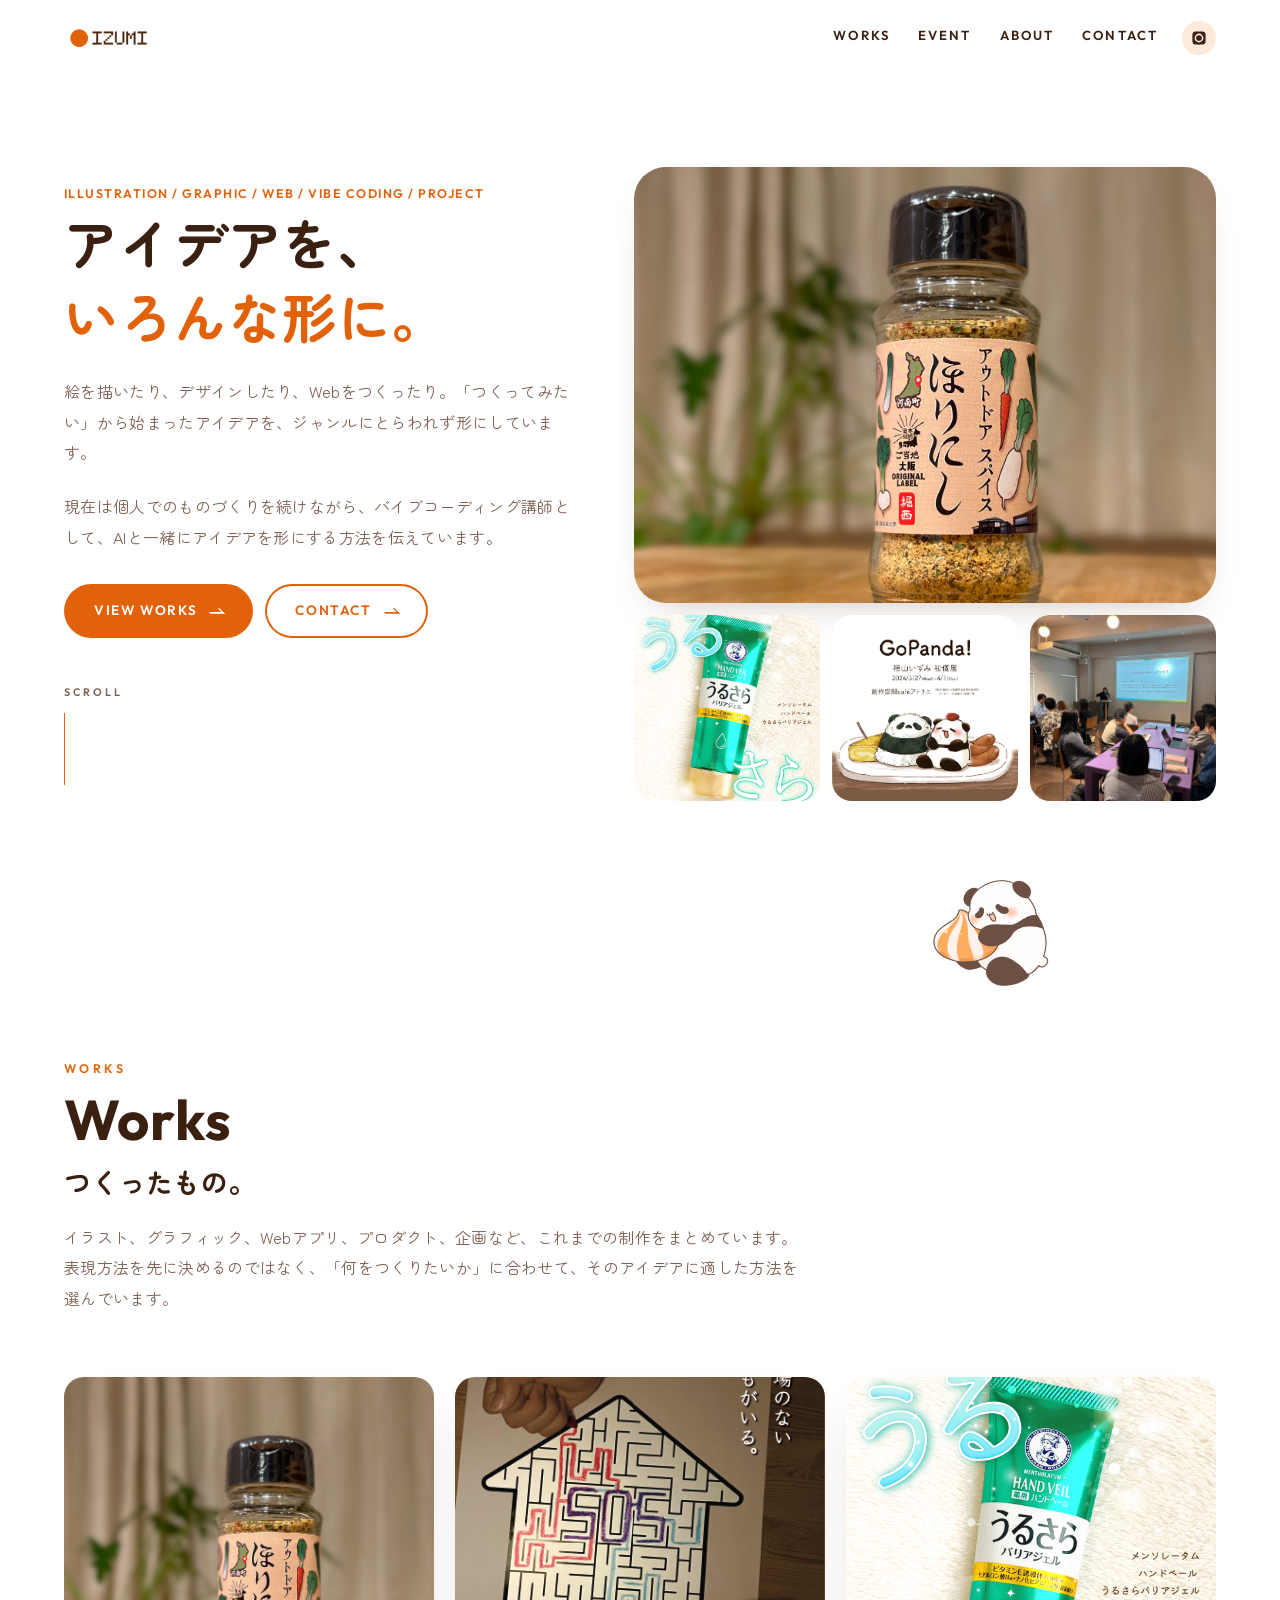
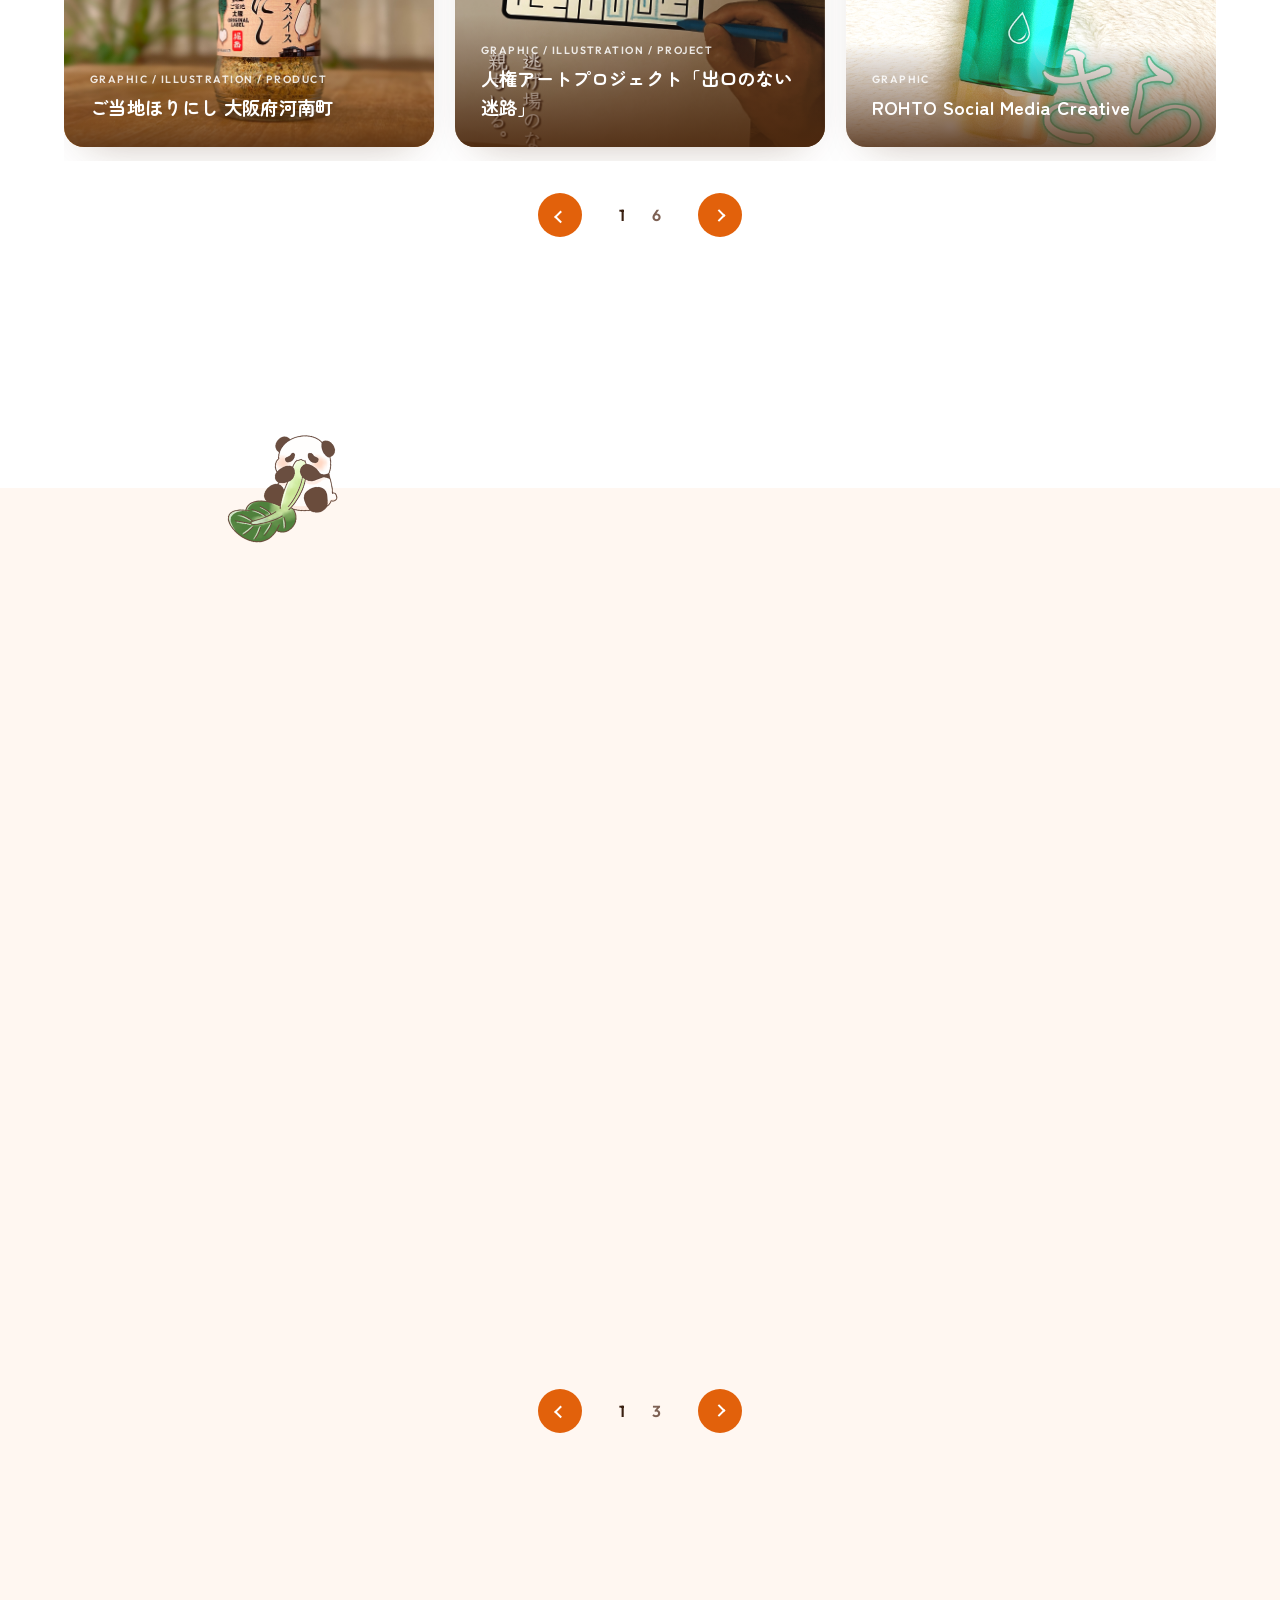
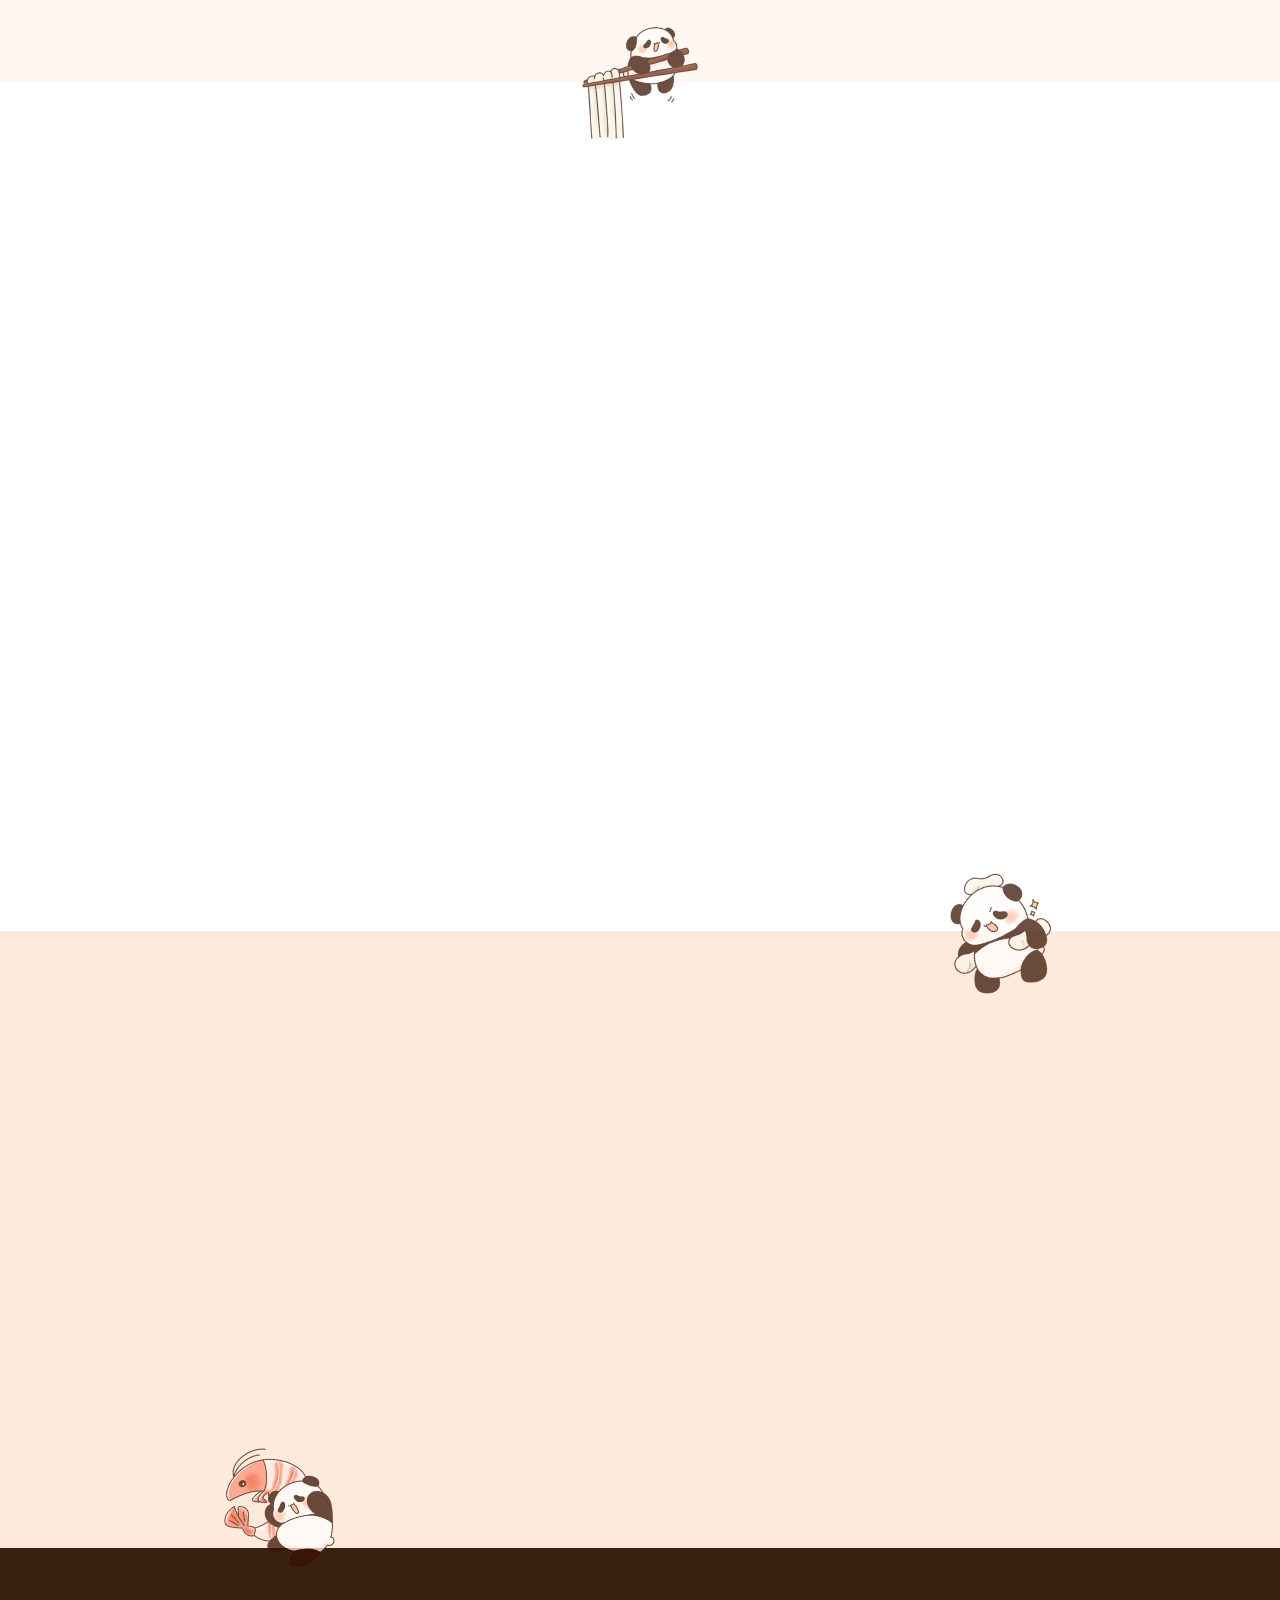
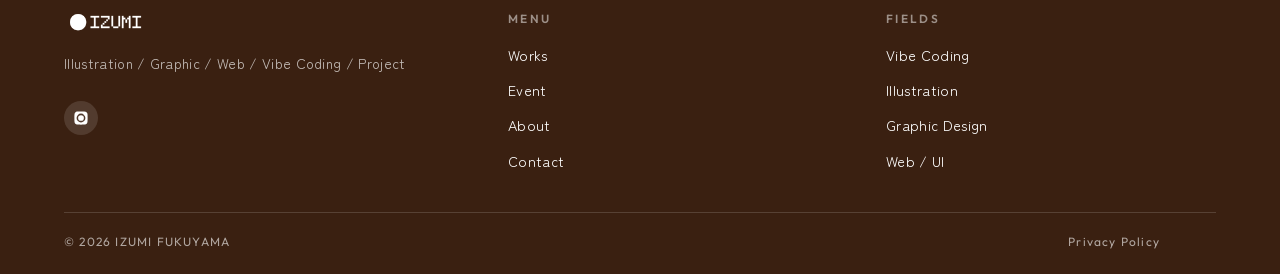
==== commit baad2e52: "背景装飾のURLをNFCに正規化（GitHub Pagesで404になっていた） macOSは日本語ファイル名の濁点を分けて保存するが、Gitは結合済み(NFC)で 記録するため、生成HTMLのURL" ====
--- a/index.html
+++ b/index.html
@@ -5,11 +5,11 @@
 <meta name="viewport" content="width=device-width, initial-scale=1">
 <title>IZUMI FUKUYAMA｜Creator / Vibe Coding Instructor</title>
 <meta name="description" content="福山いずみのポートフォリオ。イラスト、グラフィック、Web、バイブコーディング、企画など、ジャンルを横断した制作と、生成AIをテーマにした講座・登壇の実績をまとめています。">
-<link rel="canonical" href="https://example.com/">
+<link rel="canonical" href="https://pandaizumipanda.github.io/izumi-portfolio/">
 <meta property="og:type" content="website">
 <meta property="og:title" content="IZUMI FUKUYAMA｜Creator / Vibe Coding Instructor">
 <meta property="og:description" content="福山いずみのポートフォリオ。イラスト、グラフィック、Web、バイブコーディング、企画など、ジャンルを横断した制作と、生成AIをテーマにした講座・登壇の実績をまとめています。">
-<meta property="og:image" content="images/og-image.png?v=1787671585">
+<meta property="og:image" content="images/og-image.png?v=1">
 <meta name="twitter:card" content="summary_large_image">
 <link rel="icon" href="images/favicon.png?v=1787672569" type="image/png">
 <link rel="apple-touch-icon" href="images/favicon.png?v=1787672569">
@@ -80,7 +80,7 @@
           <div class="hero__subs">
             <figure><img src="images/hero-sub-01.png?v=1703580084" alt="制作物のサンプル 1" width="600" height="600"></figure>
             <figure><img src="images/hero-sub-02.png?v=1706765549" alt="制作物のサンプル 2" width="600" height="600"></figure>
-            <figure><img src="images/hero-sub-03.png?v=1787671586" alt="制作物のサンプル 3" width="600" height="600"></figure>
+            <figure><img src="images/hero-sub-03.png?v=1781678517" alt="制作物のサンプル 3" width="600" height="600"></figure>
           </div>
         </div>
       </div>
@@ -89,7 +89,7 @@
 
   <!-- ========================================================= WORKS -->
   <section class="section">
-    <img class="deco deco--scatter deco--i1" src="images/deco-sm/%E3%81%8B%E3%81%AB%E3%81%9F%E3%82%99%E3%82%93%E3%81%93%E3%82%99%202.png?v=1787672569" alt="" width="205" height="205" loading="lazy" decoding="async" style="--dx:78%;--dy:calc((var(--sec-y) - clamp(60px, 9vw, 120px)) / 2);--dr:18.8deg;--dk:1.269">
+    <img class="deco deco--scatter deco--i1" src="images/deco-sm/%E3%81%8B%E3%81%AB%E3%81%A0%E3%82%93%E3%81%94%202.png?v=1787672569" alt="" width="205" height="205" loading="lazy" decoding="async" style="--dx:78%;--dy:calc((var(--sec-y) - clamp(60px, 9vw, 120px)) / 2);--dr:18.8deg;--dk:1.269">
     <div class="wrap wrap--wide">
       <div class="sec-head reveal">
         <span class="label-en">Works</span>
@@ -179,7 +179,7 @@
       <div class="slider slider--wide" data-slider>
         <div class="slider__track" data-slider-track tabindex="0" role="group" aria-label="EVENT のスライド">
           <a class="feature feature--wide reveal" href="event.html#event-01">
-            <img src="images/event-01.png?v=1787671590" alt="バイブコーディングワークショップ" width="1200" height="900" loading="lazy">
+            <img src="images/event-01.png?v=1781678517" alt="バイブコーディングワークショップ" width="1200" height="900" loading="lazy">
             <span class="feature__arrow" aria-hidden="true"></span>
             <span class="feature__cap">
               <span class="feature__tags">Vibe Coding / Workshop</span>
@@ -187,7 +187,7 @@
             </span>
           </a>
           <a class="feature feature--wide reveal" href="event.html#event-02">
-            <img src="images/event-02.png?v=1787671590" alt="クリエイターズマーケット" width="1200" height="900" loading="lazy">
+            <img src="images/event-02.png?v=1787670122" alt="クリエイターズマーケット" width="1200" height="900" loading="lazy">
             <span class="feature__arrow" aria-hidden="true"></span>
             <span class="feature__cap">
               <span class="feature__tags">Exhibition / Illustration</span>
@@ -195,7 +195,7 @@
             </span>
           </a>
           <a class="feature feature--wide reveal" href="event.html#event-03">
-            <img src="images/event-03.png?v=1787671591" alt="個展" width="1200" height="900" loading="lazy">
+            <img src="images/event-03.png?v=1711873694" alt="個展" width="1200" height="900" loading="lazy">
             <span class="feature__arrow" aria-hidden="true"></span>
             <span class="feature__cap">
               <span class="feature__tags">Exhibition / Illustration</span>
@@ -221,7 +221,7 @@
 
   <!-- ========================================================= ABOUT -->
   <section class="section">
-    <img class="deco deco--scatter deco--i3" src="images/deco-sm/%E3%81%8D%E3%82%99%E3%82%85%E3%81%86%E3%81%99%E3%81%97%E3%82%99%E3%82%81%E3%82%93%202.png?v=1787672569" alt="" width="208" height="208" loading="lazy" decoding="async" style="--dx:50%;--dy:calc((var(--sec-y) - var(--sec-y)) / 2);--dr:-2.2deg;--dk:1.038">
+    <img class="deco deco--scatter deco--i3" src="images/deco-sm/%E3%81%8E%E3%82%85%E3%81%86%E3%81%99%E3%81%98%E3%82%81%E3%82%93%202.png?v=1787672569" alt="" width="208" height="208" loading="lazy" decoding="async" style="--dx:50%;--dy:calc((var(--sec-y) - var(--sec-y)) / 2);--dr:-2.2deg;--dk:1.038">
     <div class="wrap">
       <div class="profile">
         <div class="profile__photo reveal">
@@ -244,8 +244,8 @@
   </section>
 
   <section class="section section--tint">
-    <img class="deco deco--scatter deco--i4" src="images/deco-sm/%E3%81%A1%E3%83%BC%E3%81%99%E3%82%99%E3%81%A8%E3%81%A3%E3%81%BB%E3%82%9A%E3%81%8D%E3%82%99%202.png?v=1787672569" alt="" width="200" height="200" loading="lazy" decoding="async" style="--dx:78%;--dy:calc((var(--sec-y) - var(--sec-y)) / 2);--dr:-14.0deg;--dk:1.212">
-    <img class="deco deco--scatter deco--i5" src="images/deco-sm/%E3%81%88%E3%81%B2%E3%82%99%202.png?v=1787672569" alt="" width="221" height="221" loading="lazy" decoding="async" style="--dx:22%;--dy:calc(100% + (clamp(40px, 5vw, 60px) - var(--sec-y)) / 2);--dr:12.1deg;--dk:1.187">
+    <img class="deco deco--scatter deco--i4" src="images/deco-sm/%E3%81%A1%E3%83%BC%E3%81%9A%E3%81%A8%E3%81%A3%E3%81%BD%E3%81%8E%202.png?v=1787672569" alt="" width="200" height="200" loading="lazy" decoding="async" style="--dx:78%;--dy:calc((var(--sec-y) - var(--sec-y)) / 2);--dr:-14.0deg;--dk:1.212">
+    <img class="deco deco--scatter deco--i5" src="images/deco-sm/%E3%81%88%E3%81%B3%202.png?v=1787672569" alt="" width="221" height="221" loading="lazy" decoding="async" style="--dx:22%;--dy:calc(100% + (clamp(40px, 5vw, 60px) - var(--sec-y)) / 2);--dr:12.1deg;--dk:1.187">
     <div class="wrap wrap--narrow">
       <div class="sec-head sec-head--center reveal">
         <span class="label-en">Contact</span>
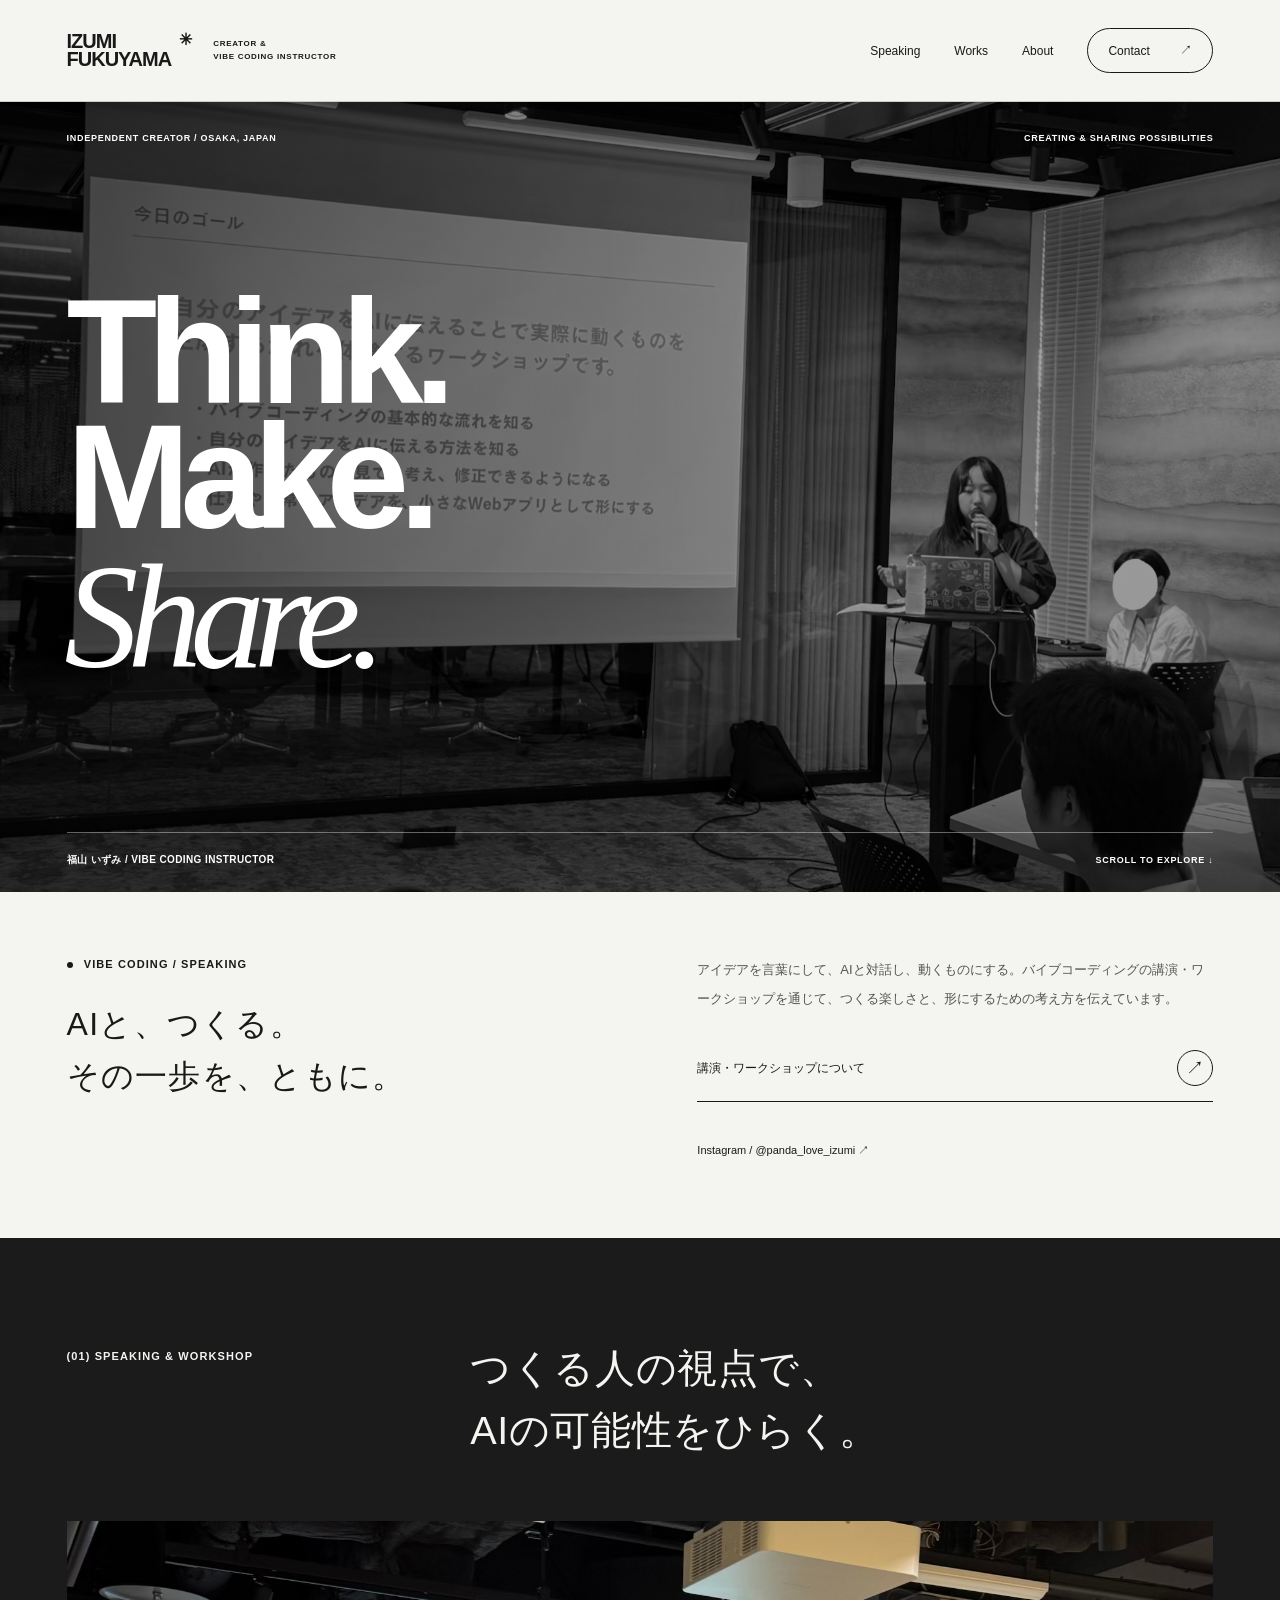
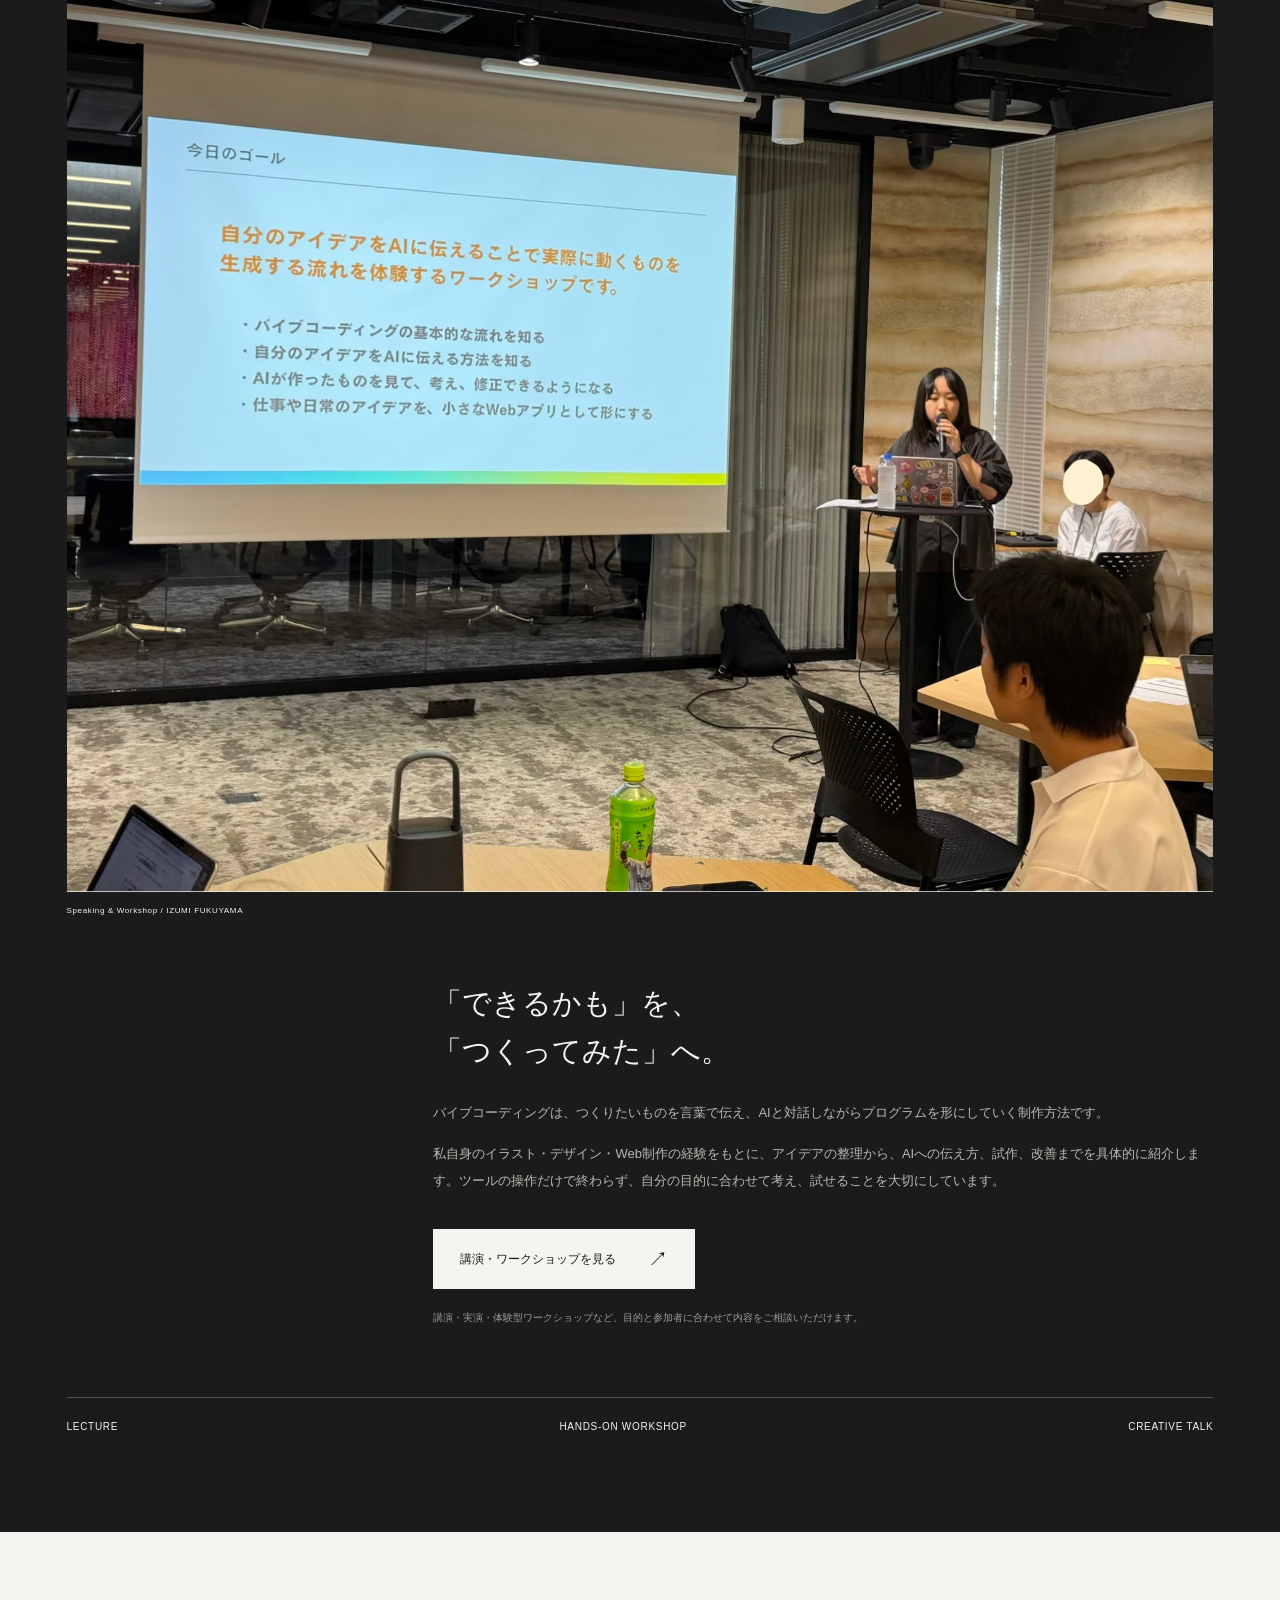
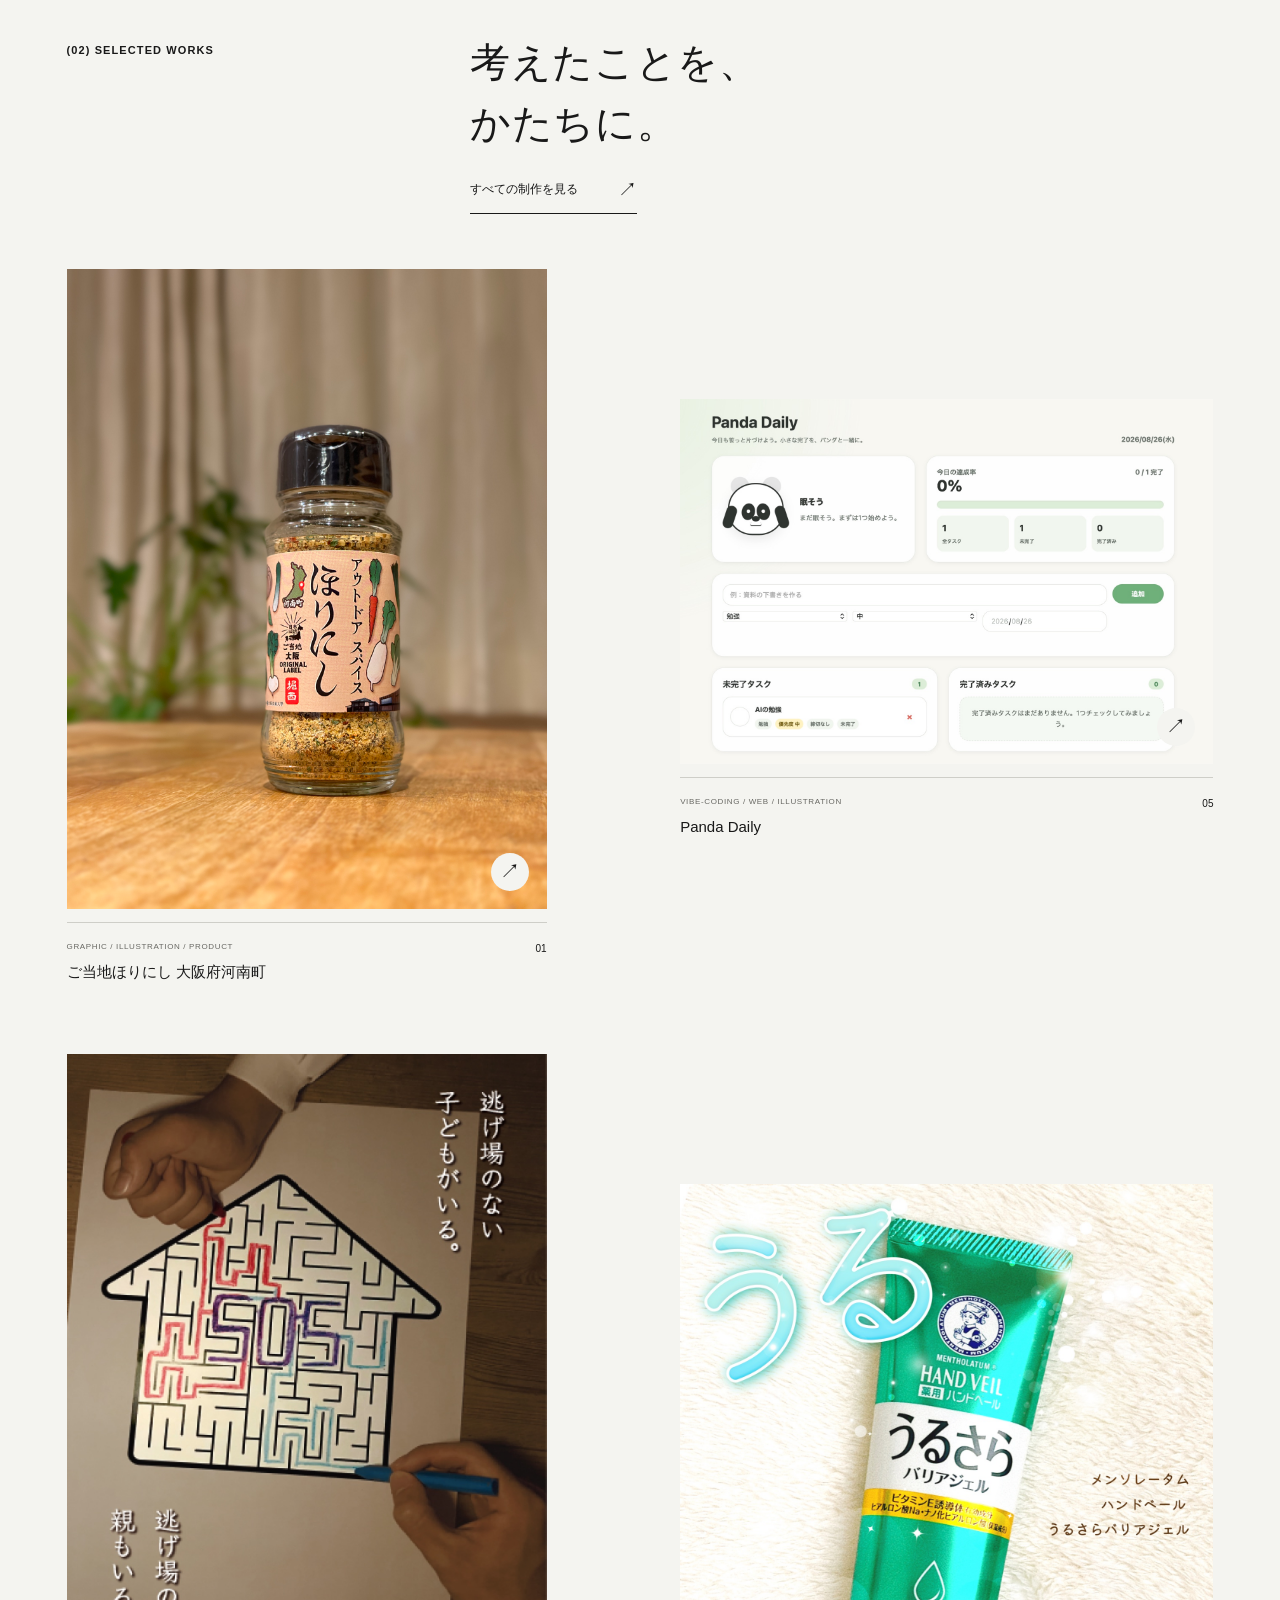
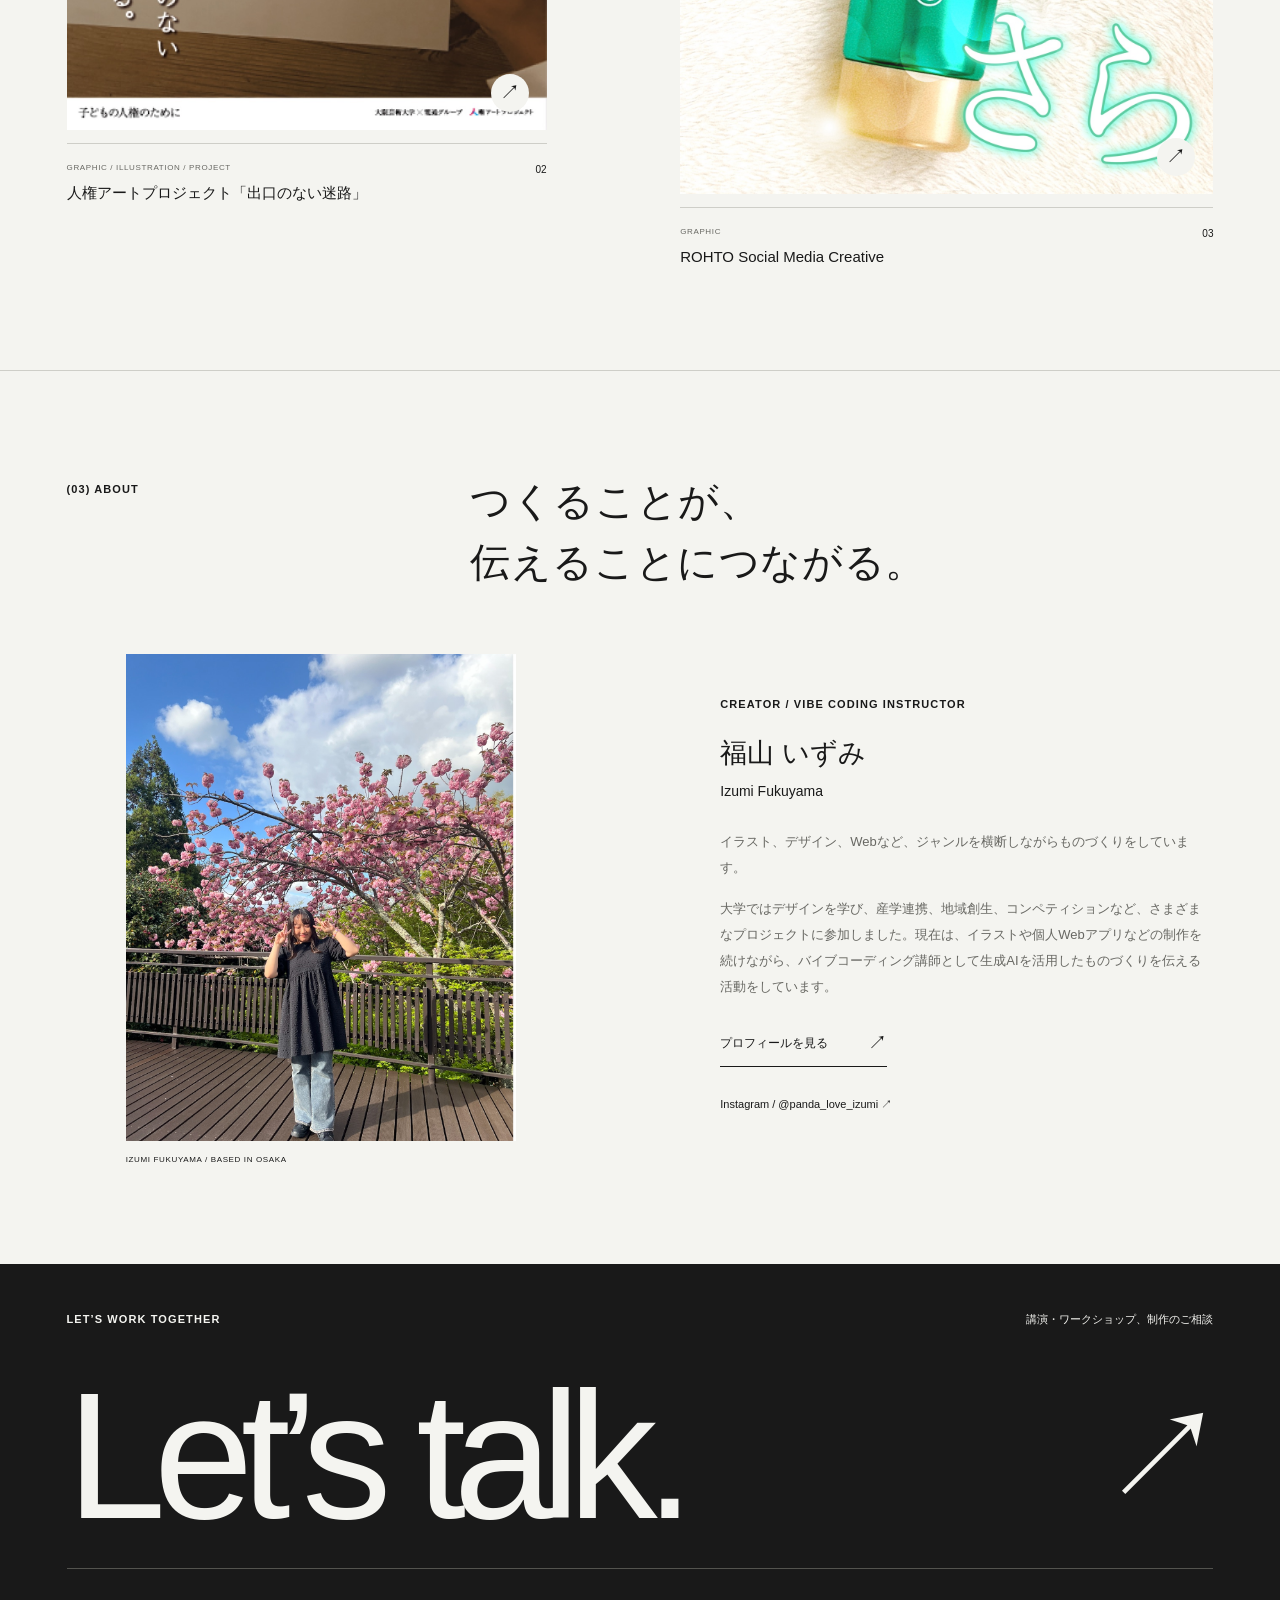
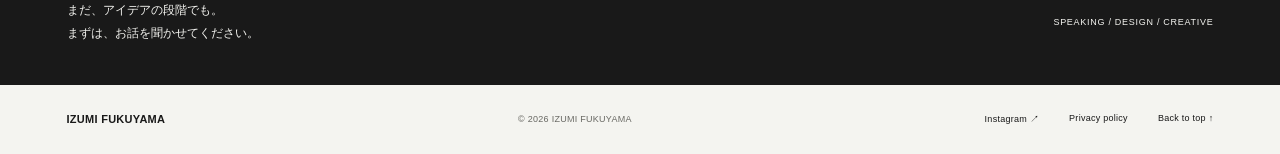
==== commit 2a98b68b: "Redesign portfolio around speaking and publish editable site copy" ====
--- a/index.html
+++ b/index.html
@@ -1,309 +1,6 @@
-<!DOCTYPE html>
-<html lang="ja">
-<head>
-<meta charset="UTF-8">
-<meta name="viewport" content="width=device-width, initial-scale=1">
-<title>IZUMI FUKUYAMA｜Creator / Vibe Coding Instructor</title>
-<meta name="description" content="福山いずみのポートフォリオ。イラスト、グラフィック、Web、バイブコーディング、企画など、ジャンルを横断した制作と、生成AIをテーマにした講座・登壇の実績をまとめています。">
-<link rel="canonical" href="https://pandaizumipanda.github.io/izumi-portfolio/">
-<meta property="og:type" content="website">
-<meta property="og:title" content="IZUMI FUKUYAMA｜Creator / Vibe Coding Instructor">
-<meta property="og:description" content="福山いずみのポートフォリオ。イラスト、グラフィック、Web、バイブコーディング、企画など、ジャンルを横断した制作と、生成AIをテーマにした講座・登壇の実績をまとめています。">
-<meta property="og:image" content="images/og-image.png?v=1">
-<meta name="twitter:card" content="summary_large_image">
-<link rel="icon" href="images/favicon.png?v=1787672569" type="image/png">
-<link rel="apple-touch-icon" href="images/favicon.png?v=1787672569">
-<link rel="preconnect" href="https://fonts.googleapis.com">
-<link rel="preconnect" href="https://fonts.gstatic.com" crossorigin>
-<link href="https://fonts.googleapis.com/css2?family=Outfit:wght@400;600;700&family=Zen+Maru+Gothic:wght@400;500;700&display=swap" rel="stylesheet">
-<link rel="stylesheet" href="assets/css/style.css?v=1787676253">
-<script>document.documentElement.classList.add("js");</script>
-</head>
-<body>
-<a class="skip-link" href="#main">本文へスキップ</a>
-
-<!-- ============================================================ HEADER -->
-<header class="header">
-  <div class="wrap wrap--wide header__inner">
-    <a class="header__logo" href="index.html">
-      <img src="images/logo.png?v=1787671585" alt="IZUMI FUKUYAMA" width="320" height="96">
-    </a>
-
-    <button class="burger" type="button" aria-label="メニューを開く" aria-expanded="false" aria-controls="global-nav">
-      <span></span><span></span><span></span>
-    </button>
-
-    <nav class="nav" id="global-nav" aria-label="メインメニュー">
-      <ul class="nav__list">
-        <li><a class="nav__link" href="works.html">Works</a></li>
-        <li><a class="nav__link" href="event.html">Event</a></li>
-        <li><a class="nav__link" href="about.html">About</a></li>
-        <li><a class="nav__link" href="contact.html">Contact</a></li>
-      </ul>
-
-      <div class="header__sub">
-        <ul class="sns">
-          <li><a href="#" aria-label="Instagram"><svg viewBox="0 0 24 24" aria-hidden="true"><path d="M12 2.2c3.2 0 3.6 0 4.9.1 1.2.1 1.8.3 2.2.4.6.2 1 .5 1.4.9.4.4.7.8.9 1.4.2.4.4 1 .4 2.2.1 1.3.1 1.7.1 4.9s0 3.6-.1 4.9c-.1 1.2-.3 1.8-.4 2.2-.2.6-.5 1-.9 1.4-.4.4-.8.7-1.4.9-.4.2-1 .4-2.2.4-1.3.1-1.7.1-4.9.1s-3.6 0-4.9-.1c-1.2-.1-1.8-.3-2.2-.4-.6-.2-1-.5-1.4-.9-.4-.4-.7-.8-.9-1.4-.2-.4-.4-1-.4-2.2-.1-1.3-.1-1.7-.1-4.9s0-3.6.1-4.9c.1-1.2.3-1.8.4-2.2.2-.6.5-1 .9-1.4.4-.4.8-.7 1.4-.9.4-.2 1-.4 2.2-.4C8.4 2.2 8.8 2.2 12 2.2zm0 3.2A6.6 6.6 0 1 0 18.6 12 6.6 6.6 0 0 0 12 5.4zm0 2.3a4.3 4.3 0 1 1 0 8.6 4.3 4.3 0 0 1 0-8.6zm5.4-2.6a1.5 1.5 0 1 1 0 3.1 1.5 1.5 0 0 1 0-3.1z"/></svg></a></li>
-        </ul>
-      </div>
-    </nav>
-
-    <div class="header__sub">
-      <ul class="sns">
-        <li><a href="#" aria-label="Instagram"><svg viewBox="0 0 24 24" aria-hidden="true"><path d="M12 2.2c3.2 0 3.6 0 4.9.1 1.2.1 1.8.3 2.2.4.6.2 1 .5 1.4.9.4.4.7.8.9 1.4.2.4.4 1 .4 2.2.1 1.3.1 1.7.1 4.9s0 3.6-.1 4.9c-.1 1.2-.3 1.8-.4 2.2-.2.6-.5 1-.9 1.4-.4.4-.8.7-1.4.9-.4.2-1 .4-2.2.4-1.3.1-1.7.1-4.9.1s-3.6 0-4.9-.1c-1.2-.1-1.8-.3-2.2-.4-.6-.2-1-.5-1.4-.9-.4-.4-.7-.8-.9-1.4-.2-.4-.4-1-.4-2.2-.1-1.3-.1-1.7-.1-4.9s0-3.6.1-4.9c.1-1.2.3-1.8.4-2.2.2-.6.5-1 .9-1.4.4-.4.8-.7 1.4-.9.4-.2 1-.4 2.2-.4C8.4 2.2 8.8 2.2 12 2.2zm0 3.2A6.6 6.6 0 1 0 18.6 12 6.6 6.6 0 0 0 12 5.4zm0 2.3a4.3 4.3 0 1 1 0 8.6 4.3 4.3 0 0 1 0-8.6zm5.4-2.6a1.5 1.5 0 1 1 0 3.1 1.5 1.5 0 0 1 0-3.1z"/></svg></a></li>
-      </ul>
-    </div>
-  </div>
-</header>
-
-<main id="main">
-  <!-- ========================================================== HERO -->
-  <section class="hero">
-    <div class="wrap wrap--wide">
-      <div class="hero__grid">
-        <div class="hero__copy reveal">
-          <span class="label-en label-en--long">Illustration / Graphic / Web / Vibe Coding / Project</span>
-          <h1 class="hero__catch hero__catch--jp" data-anim="chars">アイデアを、<em>いろんな形に。</em></h1>
-          <p class="hero__lead">絵を描いたり、デザインしたり、Webをつくったり。「つくってみたい」から始まったアイデアを、ジャンルにとらわれず形にしています。</p>
-          <p class="hero__lead">現在は個人でのものづくりを続けながら、バイブコーディング講師として、AIと一緒にアイデアを形にする方法を伝えています。</p>
-          <div class="hero__actions">
-            <a class="btn" href="works.html">View Works</a>
-            <a class="btn btn--ghost" href="contact.html">Contact</a>
-          </div>
-          <p class="scroll-cue" aria-hidden="true"><span class="scroll-cue__text">Scroll</span><span class="scroll-cue__line"></span></p>
-        </div>
-
-        <div class="hero__visual reveal">
-          <div class="hero__main">
-            <img src="images/hero-main.png?v=1713508557" alt="代表作のビジュアル" width="1400" height="1050">
-          </div>
-          <div class="hero__subs">
-            <figure><img src="images/hero-sub-01.png?v=1703580084" alt="制作物のサンプル 1" width="600" height="600"></figure>
-            <figure><img src="images/hero-sub-02.png?v=1706765549" alt="制作物のサンプル 2" width="600" height="600"></figure>
-            <figure><img src="images/hero-sub-03.png?v=1781678517" alt="制作物のサンプル 3" width="600" height="600"></figure>
-          </div>
-        </div>
-      </div>
-    </div>
-  </section>
-
-  <!-- ========================================================= WORKS -->
-  <section class="section">
-    <img class="deco deco--scatter deco--i1" src="images/deco-sm/%E3%81%8B%E3%81%AB%E3%81%A0%E3%82%93%E3%81%94%202.png?v=1787672569" alt="" width="205" height="205" loading="lazy" decoding="async" style="--dx:78%;--dy:calc((var(--sec-y) - clamp(60px, 9vw, 120px)) / 2);--dr:18.8deg;--dk:1.269">
-    <div class="wrap wrap--wide">
-      <div class="sec-head reveal">
-        <span class="label-en">Works</span>
-        <h2 class="sec-head__title a-up"><span>Works</span></h2>
-        <p class="sec-head__catch a-up a-up--d1"><span>つくったもの。</span></p>
-        <p class="sec-lead">イラスト、グラフィック、Webアプリ、プロダクト、企画など、これまでの制作をまとめています。表現方法を先に決めるのではなく、「何をつくりたいか」に合わせて、そのアイデアに適した方法を選んでいます。</p>
-      </div>
-
-      <div class="slider" data-slider>
-        <div class="slider__track" data-slider-track tabindex="0" role="group" aria-label="WORKS のスライド">
-          <a class="feature reveal" href="works.html#works-01">
-            <img src="images/works-01.png?v=1713508557" alt="ご当地ほりにし 大阪府河南町" width="1000" height="1000" loading="lazy">
-            <span class="feature__arrow" aria-hidden="true"></span>
-            <span class="feature__cap">
-              <span class="feature__tags">Graphic / Illustration / Product</span>
-              <span class="feature__title">ご当地ほりにし 大阪府河南町</span>
-            </span>
-          </a>
-          <a class="feature reveal" href="works.html#works-02">
-            <img src="images/works-02.png?v=1787670360" alt="人権アートプロジェクト「出口のない迷路」" width="1000" height="1000" loading="lazy">
-            <span class="feature__arrow" aria-hidden="true"></span>
-            <span class="feature__cap">
-              <span class="feature__tags">Graphic / Illustration / Project</span>
-              <span class="feature__title">人権アートプロジェクト「出口のない迷路」</span>
-            </span>
-          </a>
-          <a class="feature reveal" href="works.html#works-03">
-            <img src="images/works-03.png?v=1703580084" alt="ROHTO Social Media Creative" width="1000" height="1000" loading="lazy">
-            <span class="feature__arrow" aria-hidden="true"></span>
-            <span class="feature__cap">
-              <span class="feature__tags">Graphic</span>
-              <span class="feature__title">ROHTO Social Media Creative</span>
-            </span>
-          </a>
-          <a class="feature reveal" href="works.html#works-04">
-            <img src="images/works-04.png?v=1787670070" alt="ANIMAL CROQUIS" width="1000" height="1000" loading="lazy">
-            <span class="feature__arrow" aria-hidden="true"></span>
-            <span class="feature__cap">
-              <span class="feature__tags">Illustration / Graphic</span>
-              <span class="feature__title">ANIMAL CROQUIS</span>
-            </span>
-          </a>
-          <a class="feature reveal" href="works.html#works-05">
-            <img src="images/works-05.png?v=1787670748" alt="Panda Daily" width="1000" height="1000" loading="lazy">
-            <span class="feature__arrow" aria-hidden="true"></span>
-            <span class="feature__cap">
-              <span class="feature__tags">Vibe Coding / Web / Illustration</span>
-              <span class="feature__title">Panda Daily</span>
-            </span>
-          </a>
-          <a class="feature reveal" href="works.html#works-08">
-            <img src="images/works-08.png?v=1706765549" alt="PANDA" width="1000" height="1000" loading="lazy">
-            <span class="feature__arrow" aria-hidden="true"></span>
-            <span class="feature__cap">
-              <span class="feature__tags">Illustration / Product / Project</span>
-              <span class="feature__title">PANDA</span>
-            </span>
-          </a>
-        </div>
-        <div class="slider__nav">
-          <button class="slider__btn slider__btn--prev" type="button" data-slider-prev aria-label="前のカードへ"></button>
-          <p class="slider__count">
-            <span data-slider-current>1</span>
-            <span class="slider__total" data-slider-total>6</span>
-          </p>
-          <button class="slider__btn slider__btn--next" type="button" data-slider-next aria-label="次のカードへ"></button>
-        </div>
-      </div>
-
-      <p class="hero__actions reveal u-center u-mt-l">
-        <a class="btn btn--ghost" href="works.html">すべての Works を見る</a>
-      </p>
-    </div>
-  </section>
-
-  <!-- ========================================================= EVENT -->
-  <section class="section section--pale">
-    <img class="deco deco--scatter deco--i2" src="images/deco-sm/%E3%81%93%E3%81%BE%E3%81%A4%E3%81%AA%202.png?v=1787672569" alt="" width="225" height="225" loading="lazy" decoding="async" style="--dx:22%;--dy:calc((var(--sec-y) - var(--sec-y)) / 2);--dr:-8.6deg;--dk:1.138">
-    <div class="wrap wrap--wide">
-      <div class="sec-head reveal">
-        <span class="label-en">Event</span>
-        <h2 class="sec-head__title a-up"><span>Event</span></h2>
-        <p class="sec-head__catch a-up a-up--d1"><span>つくって、伝えて、届ける。</span></p>
-        <p class="sec-lead">生成AIやバイブコーディングをテーマにしたワークショップのほか、クリエイターズマーケットへの出展や個展など、つくったものを直接届ける場づくりも行っています。</p>
-      </div>
-
-      <div class="slider slider--wide" data-slider>
-        <div class="slider__track" data-slider-track tabindex="0" role="group" aria-label="EVENT のスライド">
-          <a class="feature feature--wide reveal" href="event.html#event-01">
-            <img src="images/event-01.png?v=1781678517" alt="バイブコーディングワークショップ" width="1200" height="900" loading="lazy">
-            <span class="feature__arrow" aria-hidden="true"></span>
-            <span class="feature__cap">
-              <span class="feature__tags">Vibe Coding / Workshop</span>
-              <span class="feature__title">バイブコーディングワークショップ</span>
-            </span>
-          </a>
-          <a class="feature feature--wide reveal" href="event.html#event-02">
-            <img src="images/event-02.png?v=1787670122" alt="クリエイターズマーケット" width="1200" height="900" loading="lazy">
-            <span class="feature__arrow" aria-hidden="true"></span>
-            <span class="feature__cap">
-              <span class="feature__tags">Exhibition / Illustration</span>
-              <span class="feature__title">クリエイターズマーケット</span>
-            </span>
-          </a>
-          <a class="feature feature--wide reveal" href="event.html#event-03">
-            <img src="images/event-03.png?v=1711873694" alt="個展" width="1200" height="900" loading="lazy">
-            <span class="feature__arrow" aria-hidden="true"></span>
-            <span class="feature__cap">
-              <span class="feature__tags">Exhibition / Illustration</span>
-              <span class="feature__title">個展</span>
-            </span>
-          </a>
-        </div>
-        <div class="slider__nav">
-          <button class="slider__btn slider__btn--prev" type="button" data-slider-prev aria-label="前のカードへ"></button>
-          <p class="slider__count">
-            <span data-slider-current>1</span>
-            <span class="slider__total" data-slider-total>3</span>
-          </p>
-          <button class="slider__btn slider__btn--next" type="button" data-slider-next aria-label="次のカードへ"></button>
-        </div>
-      </div>
-
-      <p class="hero__actions reveal u-center u-mt-l">
-        <a class="btn btn--ghost" href="event.html">Event の詳細を見る</a>
-      </p>
-    </div>
-  </section>
-
-  <!-- ========================================================= ABOUT -->
-  <section class="section">
-    <img class="deco deco--scatter deco--i3" src="images/deco-sm/%E3%81%8E%E3%82%85%E3%81%86%E3%81%99%E3%81%98%E3%82%81%E3%82%93%202.png?v=1787672569" alt="" width="208" height="208" loading="lazy" decoding="async" style="--dx:50%;--dy:calc((var(--sec-y) - var(--sec-y)) / 2);--dr:-2.2deg;--dk:1.038">
-    <div class="wrap">
-      <div class="profile">
-        <div class="profile__photo reveal">
-          <img src="images/about-main.png?v=1787668656" alt="福山 いずみ のポートレート" width="1000" height="1250" loading="lazy">
-        </div>
-        <div class="profile__body reveal">
-          <span class="label-en">About</span>
-          <h2 class="profile__name a-up"><span>IZUMI<br>FUKUYAMA<small>福山 いずみ / Creator / Vibe Coding Instructor</small></span></h2>
-          <div class="profile__text u-mt-m">
-            <p>イラスト、デザイン、Webなど、ジャンルを横断しながらものづくりをしています。</p>
-            <p>大学ではデザインを学び、産学連携、地域創生、コンペティションなど、さまざまなプロジェクトに参加しました。現在は、イラストや個人Webアプリなどの制作を続けながら、バイブコーディング講師として生成AIを活用したものづくりを伝える活動をしています。</p>
-          </div>
-          <p class="pull-quote">「何をつくりたいか」から、方法を考える。</p>
-          <p class="hero__actions">
-            <a class="btn btn--ghost" href="about.html">About をもっと見る</a>
-          </p>
-        </div>
-      </div>
-    </div>
-  </section>
-
-  <section class="section section--tint">
-    <img class="deco deco--scatter deco--i4" src="images/deco-sm/%E3%81%A1%E3%83%BC%E3%81%9A%E3%81%A8%E3%81%A3%E3%81%BD%E3%81%8E%202.png?v=1787672569" alt="" width="200" height="200" loading="lazy" decoding="async" style="--dx:78%;--dy:calc((var(--sec-y) - var(--sec-y)) / 2);--dr:-14.0deg;--dk:1.212">
-    <img class="deco deco--scatter deco--i5" src="images/deco-sm/%E3%81%88%E3%81%B3%202.png?v=1787672569" alt="" width="221" height="221" loading="lazy" decoding="async" style="--dx:22%;--dy:calc(100% + (clamp(40px, 5vw, 60px) - var(--sec-y)) / 2);--dr:12.1deg;--dk:1.187">
-    <div class="wrap wrap--narrow">
-      <div class="sec-head sec-head--center reveal">
-        <span class="label-en">Contact</span>
-        <h2 class="sec-head__title a-up"><span>Contact</span></h2>
-        <p class="sec-head__catch a-up a-up--d1"><span>一緒に、何かつくりませんか。</span></p>
-        <p class="sec-lead">イラスト制作、デザイン、Web制作、ワークショップ・講演などのご相談を受け付けています。内容がまだ具体的に決まっていない段階でも、お気軽にご連絡ください。</p>
-      </div>
-      <p class="hero__actions reveal u-center">
-        <a class="btn" href="contact.html">お問い合わせフォーム</a>
-      </p>
-    </div>
-  </section>
-
-</main>
-
-
-<!-- ============================================================ FOOTER -->
-<footer class="footer">
-  <div class="wrap wrap--wide">
-    <div class="footer__top">
-      <div>
-        <p class="footer__logo"><img src="images/logo.png?v=1787671585" alt="IZUMI FUKUYAMA" width="320" height="96"></p>
-        <p class="footer__lead">Illustration / Graphic / Web / Vibe Coding / Project</p>
-        <ul class="sns u-mt-m">
-          <li><a href="#" aria-label="Instagram"><svg viewBox="0 0 24 24" aria-hidden="true"><path d="M12 2.2c3.2 0 3.6 0 4.9.1 1.2.1 1.8.3 2.2.4.6.2 1 .5 1.4.9.4.4.7.8.9 1.4.2.4.4 1 .4 2.2.1 1.3.1 1.7.1 4.9s0 3.6-.1 4.9c-.1 1.2-.3 1.8-.4 2.2-.2.6-.5 1-.9 1.4-.4.4-.8.7-1.4.9-.4.2-1 .4-2.2.4-1.3.1-1.7.1-4.9.1s-3.6 0-4.9-.1c-1.2-.1-1.8-.3-2.2-.4-.6-.2-1-.5-1.4-.9-.4-.4-.7-.8-.9-1.4-.2-.4-.4-1-.4-2.2-.1-1.3-.1-1.7-.1-4.9s0-3.6.1-4.9c.1-1.2.3-1.8.4-2.2.2-.6.5-1 .9-1.4.4-.4.8-.7 1.4-.9.4-.2 1-.4 2.2-.4C8.4 2.2 8.8 2.2 12 2.2zm0 3.2A6.6 6.6 0 1 0 18.6 12 6.6 6.6 0 0 0 12 5.4zm0 2.3a4.3 4.3 0 1 1 0 8.6 4.3 4.3 0 0 1 0-8.6zm5.4-2.6a1.5 1.5 0 1 1 0 3.1 1.5 1.5 0 0 1 0-3.1z"/></svg></a></li>
-        </ul>
-      </div>
-
-      <nav aria-label="フッターメニュー">
-        <p class="footer__head">Menu</p>
-        <ul class="footer__list">
-          <li><a href="works.html">Works</a></li>
-          <li><a href="event.html">Event</a></li>
-          <li><a href="about.html">About</a></li>
-          <li><a href="contact.html">Contact</a></li>
-        </ul>
-      </nav>
-
-      <nav aria-label="フッターサブメニュー">
-        <p class="footer__head">Fields</p>
-        <ul class="footer__list">
-          <li>Vibe Coding</li>
-          <li>Illustration</li>
-          <li>Graphic Design</li>
-          <li>Web / UI</li>
-        </ul>
-      </nav>
-    </div>
-
-    <div class="footer__bottom">
-      <p>&copy; <span data-year>2026</span> IZUMI FUKUYAMA</p>
-      <p><a href="privacy.html">Privacy Policy</a></p>
-    </div>
-  </div>
-</footer>
-
-<a class="to-top" href="#main" aria-label="ページの先頭へ戻る"></a>
-
-<script src="assets/js/main.js?v=1787665459"></script>
-</body>
-</html>
+<!doctype html>
+<html lang="ja"><head><meta charset="utf-8"><meta name="viewport" content="width=device-width,initial-scale=1"><title>福山いずみ｜バイブコーディング講演・ワークショップ / 制作</title><meta name="description" content="福山いずみのポートフォリオ。イラスト、グラフィック、Web、バイブコーディング、企画など、ジャンルを横断した制作と、生成AIをテーマにした講座・登壇の実績をまとめています。"><link rel="canonical" href="https://pandaizumipanda.github.io/izumi-portfolio/"><meta property="og:type" content="website"><meta property="og:title" content="福山いずみ｜バイブコーディング講演・ワークショップ / 制作"><meta property="og:description" content="福山いずみのポートフォリオ。イラスト、グラフィック、Web、バイブコーディング、企画など、ジャンルを横断した制作と、生成AIをテーマにした講座・登壇の実績をまとめています。"><meta property="og:url" content="https://pandaizumipanda.github.io/izumi-portfolio/"><meta property="og:locale" content="ja_JP"><meta property="og:image" content="https://pandaizumipanda.github.io/izumi-portfolio/images/web/works-01.jpg"><meta name="theme-color" content="#f4f4f0"><link rel="icon" href="assets/favicon.svg" type="image/svg+xml"><link rel="stylesheet" href="assets/css/style.css?v=28d3fc5130"><script src="assets/js/main.js?v=ed3e7a5dc2" defer></script><script type="application/json" id="site-ui-copy">{"count_one": "{count} PROJECT", "count_many": "{count} PROJECTS", "mail_unset": "お問い合わせ先を準備しています。", "mail_help": "メールアプリで内容を確認し、送信してください。開かない場合は、ページに記載のメールアドレスへ直接ご連絡ください。", "mail_subject": "【お問い合わせ】{type} / {name}", "mail_body": "お名前：{name}\n会社名・団体名：{company}\nメールアドレス：{email}\nご相談の内容：{type}\n\n{message}"}</script></head><body id="top" class="page-index"><a class="skip" href="#main">本文へスキップ</a>
+<header class="header"><a class="wordmark" href="index.html" aria-label="IZUMI FUKUYAMA ホーム">IZUMI<br>FUKUYAMA<span class="wordmark-dot" aria-hidden="true">✳</span></a><span class="header-role">CREATOR &amp;<br>VIBE CODING INSTRUCTOR</span><button class="menu-toggle" aria-controls="navigation" aria-expanded="false" type="button">Menu <span aria-hidden="true">＋</span></button><nav id="navigation" aria-label="メインナビゲーション"><a href="event.html" class="">Speaking</a><a href="works.html" class="">Works</a><a href="about.html" class="">About</a><a href="contact.html" class="nav-contact">Contact<span aria-hidden="true">↗</span></a></nav></header><main id="main"><section class="hero hero-photographic"><div class="hero-visual"><div class="hero-photograph"><img src="images/speaking-01.jpg?v=3e84a331b7" alt="バイブコーディングの講演・ワークショップの様子" class="" loading="eager" decoding="async"></div><div class="hero-front wrap"><div class="hero-topline"><p>INDEPENDENT CREATOR / OSAKA, JAPAN</p><p>CREATING &amp; SHARING POSSIBILITIES</p></div><div class="hero-display" aria-label="Think. Make. Share."><span>Think.</span><span>Make.</span><span class="serif">Share.</span></div><div class="hero-bottom"><span>福山 いずみ / VIBE CODING INSTRUCTOR</span><a href="#hero-intro">SCROLL TO EXPLORE ↓</a></div></div></div><div class="hero-copy wrap" id="hero-intro"><div><p class="eyebrow"><span class="status-dot"></span> VIBE CODING / SPEAKING</p><h1>AIと、つくる。<br>その一歩を、ともに。</h1></div><div><p class="hero-description">アイデアを言葉にして、AIと対話し、動くものにする。バイブコーディングの講演・ワークショップを通じて、つくる楽しさと、形にするための考え方を伝えています。</p><a class="round-link" href="event.html">講演・ワークショップについて<span aria-hidden="true">↗</span></a><a class="hero-instagram" href="https://www.instagram.com/panda_love_izumi/" target="_blank" rel="noopener noreferrer">Instagram / @panda_love_izumi ↗</a></div></div></section>
+<section id="speaking" class="speaking-section dark"><div class="wrap"><div class="section-heading"><p class="eyebrow">(01) SPEAKING &amp; WORKSHOP</p><div><h2>つくる人の視点で、<br>AIの可能性をひらく。</h2></div></div><div class="speaking-grid has-lecture-photo"><figure class="lecture-photo"><img src="images/speaking-01.jpg?v=3e84a331b7" alt="バイブコーディングの講演・ワークショップの様子" class="" loading="lazy" decoding="async"><figcaption>Speaking &amp; Workshop / IZUMI FUKUYAMA</figcaption></figure><div class="speaking-copy"><h3>「できるかも」を、<br>「つくってみた」へ。</h3><p>バイブコーディングは、つくりたいものを言葉で伝え、AIと対話しながらプログラムを形にしていく制作方法です。</p><p>私自身のイラスト・デザイン・Web制作の経験をもとに、アイデアの整理から、AIへの伝え方、試作、改善までを具体的に紹介します。ツールの操作だけで終わらず、自分の目的に合わせて考え、試せることを大切にしています。</p><a class="button light" href="event.html">講演・ワークショップを見る<span aria-hidden="true">↗</span></a><p class="small-note">講演・実演・体験型ワークショップなど、目的と参加者に合わせて内容をご相談いただけます。</p></div></div><div class="speaking-strip"><span>LECTURE</span><span>HANDS-ON WORKSHOP</span><span>CREATIVE TALK</span></div></div></section>
+<section class="work-section wrap"><div class="section-heading"><p class="eyebrow">(02) SELECTED WORKS</p><div><h2>考えたことを、<br>かたちに。</h2><a class="text-link" href="works.html">すべての制作を見る<span aria-hidden="true">↗</span></a></div></div><div class="project-grid selected-grid"><article class="project" data-category="graphic, illustration, product"><a class="project-image" href="works.html#works-01"><img src="images/web/works-01.jpg?v=7a9ca4b959" alt="ご当地ほりにし 大阪府河南町" class="" loading="lazy" decoding="async"><span class="project-open" aria-hidden="true">↗</span></a><div class="project-caption"><div><p>GRAPHIC / ILLUSTRATION / PRODUCT</p><h3><a href="works.html#works-01">ご当地ほりにし 大阪府河南町</a></h3></div><span class="project-index">01</span></div></article><article class="project" data-category="vibe-coding, web, illustration"><a class="project-image" href="works.html#works-05"><img src="images/web/works-05.jpg?v=36d1b9fd04" alt="Panda Daily" class="" loading="lazy" decoding="async"><span class="project-open" aria-hidden="true">↗</span></a><div class="project-caption"><div><p>VIBE-CODING / WEB / ILLUSTRATION</p><h3><a href="works.html#works-05">Panda Daily</a></h3></div><span class="project-index">05</span></div></article><article class="project" data-category="graphic, illustration, project"><a class="project-image" href="works.html#works-02"><img src="images/web/works-02.jpg?v=10736a1495" alt="人権アートプロジェクト「出口のない迷路」" class="" loading="lazy" decoding="async"><span class="project-open" aria-hidden="true">↗</span></a><div class="project-caption"><div><p>GRAPHIC / ILLUSTRATION / PROJECT</p><h3><a href="works.html#works-02">人権アートプロジェクト「出口のない迷路」</a></h3></div><span class="project-index">02</span></div></article><article class="project" data-category="graphic"><a class="project-image" href="works.html#works-03"><img src="images/web/works-03.jpg?v=9898d7d140" alt="ROHTO Social Media Creative" class="" loading="lazy" decoding="async"><span class="project-open" aria-hidden="true">↗</span></a><div class="project-caption"><div><p>GRAPHIC</p><h3><a href="works.html#works-03">ROHTO Social Media Creative</a></h3></div><span class="project-index">03</span></div></article></div></section>
+<section class="about-section wrap"><div class="section-heading"><p class="eyebrow">(03) ABOUT</p><div><h2>つくることが、<br>伝えることにつながる。</h2></div></div><div class="about-home"><figure><img src="images/web/about-main.jpg?v=7e12e65267" alt="福山いずみのプロフィール写真" class="" loading="lazy" decoding="async"><figcaption>IZUMI FUKUYAMA / BASED IN OSAKA</figcaption></figure><div><p class="eyebrow">CREATOR / VIBE CODING INSTRUCTOR</p><h3>福山 いずみ<span>Izumi Fukuyama</span></h3><p>イラスト、デザイン、Webなど、ジャンルを横断しながらものづくりをしています。</p><p>大学ではデザインを学び、産学連携、地域創生、コンペティションなど、さまざまなプロジェクトに参加しました。現在は、イラストや個人Webアプリなどの制作を続けながら、バイブコーディング講師として生成AIを活用したものづくりを伝える活動をしています。</p><a class="text-link" href="about.html">プロフィールを見る<span aria-hidden="true">↗</span></a><a class="profile-instagram" href="https://www.instagram.com/panda_love_izumi/" target="_blank" rel="noopener noreferrer">Instagram / @panda_love_izumi ↗</a></div></div></section><section class="contact-band"><div class="contact-band-top"><p class="eyebrow">LET’S WORK TOGETHER</p><p>講演・ワークショップ、制作のご相談</p></div><a href="contact.html" class="contact-large">Let’s talk.<span aria-hidden="true">↗</span></a><div class="contact-band-bottom"><p>まだ、アイデアの段階でも。<br>まずは、お話を聞かせてください。</p><span>SPEAKING / DESIGN / CREATIVE</span></div></section></main><footer class="footer"><a href="index.html">IZUMI FUKUYAMA</a><span>© 2026 IZUMI FUKUYAMA</span><div><a href="https://www.instagram.com/panda_love_izumi/" target="_blank" rel="noopener noreferrer">Instagram ↗</a><a href="privacy.html">Privacy policy</a><a href="#top">Back to top ↑</a></div></footer></body></html>
--- a/assets/css/style.css
+++ b/assets/css/style.css
@@ -1,1976 +1,2362 @@
 @charset "utf-8";
-/* ==========================================================================
-   PORTFOLIO SITE  -  style.css
-   オレンジ基調 / ミニマル / 大きな画像 + 余白 のクリエイターPFサイト
-   目次:
-     01. デザイントークン
-     02. リセット & ベース
-     03. 共通レイアウト / ユーティリティ
-     04. ボタン・見出し・タグ
-     05. ヘッダー / ナビゲーション
-     06. ヒーロー
-     08. カード / グリッド
-     09. ABOUT / プロフィール
-     10. CONTACT フォーム
-     11. フッター / ページトップ
-     12. スクロール演出
-     13. レスポンシブ
-     14. 下層ページ用パーツ
-     15. 文字のアニメーション
-     16. 詳細ポップアップ
-   ========================================================================== */
-
-/* ---------------------------------------------------------- 01. トークン */
 :root {
-  /* カラー：ここを変えるとサイト全体の色が変わります */
-  --c-ink: #3a2011;
-  --c-ink-60: #7d6154;
-  --c-main: #e2610b;
-  --c-main-deep: #a8430b;
-  --c-main-pale: #fdeadb;
-  --c-main-mist: #fff7f1;
-  --c-accent: #ffc24a;
-  --c-paper: #ffffff;
-  --c-line: #f2e0d1;
-
-  /* タイポ */
-  --f-jp: "Zen Maru Gothic", "Hiragino Maru Gothic ProN", "Yu Gothic",
-    "Hiragino Kaku Gothic ProN", "Noto Sans JP", sans-serif;
-  /* 欧文はOutfit。日本語はOutfitに字が無いので、日本語書体へ引き継ぎます */
-  --f-en: "Outfit", "Helvetica Neue", Arial, "Zen Maru Gothic",
-    "Hiragino Maru Gothic ProN", "Yu Gothic", "Hiragino Kaku Gothic ProN",
-    "Noto Sans JP", sans-serif;
-
-  /* 余白・角丸・影 */
-  --gutter: clamp(20px, 5vw, 64px);
-  --sec-y: clamp(72px, 11vw, 160px);
-  --r-s: 12px;
-  --r-m: 20px;
-  --r-l: 32px;
-  --r-full: 999px;
-  --shadow: 0 18px 40px -24px rgba(74, 38, 12, 0.35);
-  --shadow-hi: 0 28px 60px -26px rgba(74, 38, 12, 0.45);
-  --ease: cubic-bezier(0.22, 0.61, 0.36, 1);
-  --header-h: 76px;
-  /* 背景装飾（images/deco/）の大きさ。
-     セクションの境目にできる余白（上のセクションの下余白＋下のセクションの上余白）に
-     回転した状態でも必ず収まる値を、画面幅から計算しています */
-  --deco-room: calc(clamp(28px, 4vw, 44px) + var(--sec-y));
-  --deco-size: calc(var(--deco-room) * 0.88 / 1.29);
-}
-
-/* ------------------------------------------------- 02. リセット & ベース */
-*,
-*::before,
-*::after {
-  box-sizing: border-box;
+  --paper:#f4f4f0;
+  --ink:#191919;
+  --muted:#686863;
+  --line:#cecec8;
+  --dark:#1b1b1b;
+  --gutter:clamp(24px,5.2vw,88px);
+  --sans:Arial,"Helvetica Neue","Hiragino Kaku Gothic ProN","Yu Gothic",Meiryo,sans-serif;
+  --serif:Georgia,"Times New Roman",serif;
+}
+
+* {
+  box-sizing:border-box;
 }
 
 html {
-  scroll-behavior: smooth;
-  -webkit-text-size-adjust: 100%;
+  scroll-behavior:smooth;
+  scroll-padding-top:100px;
 }
 
 body {
-  margin: 0;
-  font-family: var(--f-jp);
-  font-size: 16px;
-  line-height: 1.9;
-  color: var(--c-ink);
-  background: var(--c-paper);
-  overflow-x: hidden;
-  letter-spacing: 0.02em;
+  margin:0;
+  background:var(--paper);
+  color:var(--ink);
+  font-family:var(--sans);
+  font-size:14px;
+  -webkit-font-smoothing:antialiased;
+}
+
+body.modal-open {
+  overflow:hidden;
+}
+
+h1,h2,h3,h4,p,figure {
+  margin:0;
+}
+
+p {
+  line-height:2;
+}
+
+a {
+  color:inherit;
+  text-decoration:none;
+}
+
+button,input,textarea,select {
+  font:inherit;
+  color:inherit;
+}
+
+button,a,input,textarea,select,summary {
+  -webkit-tap-highlight-color:transparent;
+}
+
+button {
+  cursor:pointer;
+}
+
+button:disabled {
+  cursor:default;
+}
+
+a,button {
+  touch-action:manipulation;
 }
 
 img {
-  max-width: 100%;
-  height: auto;
-  display: block;
-}
-
-a {
-  color: inherit;
-  text-decoration: none;
-  transition: color 0.3s var(--ease), opacity 0.3s var(--ease);
-}
-
-a:hover {
-  color: var(--c-main);
-}
-
-ul,
-ol {
-  margin: 0;
-  padding: 0;
-  list-style: none;
-}
-
-h1,
-h2,
-h3,
-h4,
-p,
-figure,
-dl,
-dd {
-  margin: 0;
+  display:block;
+  width:100%;
+  height:auto;
 }
 
 button {
-  font: inherit;
-  color: inherit;
+  border:0;
+}
+
+::selection {
+  background:var(--ink);
+  color:var(--paper);
+}
+
+:focus-visible {
+  outline:2px solid currentColor;
+  outline-offset:6px;
+}
+
+[hidden] {
+  display:none!important;
+}
+
+.wrap {
+  width:100%;
+  max-width:1680px;
+  margin-inline:auto;
+  padding-inline:var(--gutter);
+}
+
+.eyebrow {
+  font-size:11px;
+  font-weight:600;
+  line-height:1.5;
+  letter-spacing:.1em;
+  text-transform:uppercase;
+}
+
+.serif {
+  font-family:var(--serif);
+  font-weight:400;
+  font-style:italic;
+}
+
+.skip {
+  position:fixed;
+  left:20px;
+  top:-80px;
+  background:var(--ink);
+  color:#fff;
+  padding:16px;
+  z-index:100;
+}
+
+.skip:focus {
+  top:10px;
+}
+
+.header {
+  height:102px;
+  display:flex;
+  align-items:center;
+  padding:0 var(--gutter);
+  border-bottom:1px solid var(--line);
+  gap:42px;
+}
+
+.wordmark {
+  font-size:20px;
+  line-height:.86;
+  letter-spacing:-1px;
+  font-weight:900;
+  position:relative;
+}
+
+.wordmark-dot {
+  position:absolute;
+  right:-20px;
+  top:0;
+  font-size:16px;
+}
+
+.header-role {
+  font-size:8px;
+  font-weight:600;
+  line-height:1.6;
+  letter-spacing:.09em;
+}
+
+.header nav {
+  display:flex;
+  align-items:center;
+  gap:34px;
+  margin-left:auto;
+}
+
+.header nav a {
+  font-size:12px;
+  position:relative;
+  padding-block:8px;
+}
+
+.header nav a:not(.nav-contact):after {
+  content:"";
+  height:1px;
+  position:absolute;
+  bottom:3px;
+  left:0;
+  width:100%;
+  background:currentColor;
+  transform:scaleX(0);
+  transform-origin:left;
+  transition:transform .2s;
+}
+
+.header nav a:hover:after,.header nav a[aria-current]:after {
+  transform:scaleX(1);
+}
+
+.header nav .nav-contact {
+  border:1px solid var(--ink);
+  border-radius:40px;
+  min-width:126px;
+  display:flex;
+  justify-content:space-between;
+  align-items:center;
+  padding:13px 20px;
+  transition:background .2s,color .2s;
+}
+
+.nav-contact:hover {
+  background:var(--ink);
+  color:var(--paper);
+}
+
+.menu-toggle {
+  display:none;
+}
+
+.hero {
+  padding-top:23px;
+  padding-bottom:25px;
+}
+
+.hero-topline,.hero-bottom {
+  display:flex;
+  align-items:center;
+  justify-content:space-between;
+  font-size:9px;
+  font-weight:600;
+  letter-spacing:.08em;
+}
+
+.hero-grid {
+  display:grid;
+  grid-template-columns:1.25fr 1fr;
+  align-items:center;
+  gap:7%;
+  padding:46px 0 50px;
+}
+
+.hero-display {
+  font-size:clamp(100px,11.9vw,190px);
+  font-weight:600;
+  line-height:.84;
+  letter-spacing:-.08em;
+  position:relative;
+}
+
+.hero-display>span:not(.hero-asterisk) {
+  display:block;
+}
+
+.hero-display .serif {
+  letter-spacing:-.075em;
+  line-height:1.05;
+  margin-left:-.015em;
+}
+
+.hero-display .hero-asterisk {
+  font-size:90px;
+  position:absolute;
+  right:2%;
+  top:30%;
+  font-weight:400;
+  line-height:1;
+  animation:turn 40s linear infinite;
+}
+
+.hero-copy {
+  max-width:435px;
+  padding-top:20px;
+}
+
+.status-dot {
+  display:inline-block;
+  width:6px;
+  height:6px;
+  background:currentColor;
+  border-radius:50%;
+  margin-right:7px;
+  vertical-align:middle;
+}
+
+.hero-copy h1 {
+  font-size:clamp(24px,2.5vw,40px);
+  font-weight:500;
+  letter-spacing:.04em;
+  line-height:1.65;
+  margin:25px 0 18px;
+}
+
+.hero-description {
+  color:#555650;
+  font-size:13px;
+  line-height:2.2;
+  max-width:360px;
+}
+
+.round-link {
+  display:flex;
+  align-items:center;
+  justify-content:space-between;
+  border-bottom:1px solid var(--ink);
+  padding:15px 0;
+  margin:22px 0 31px;
+  font-size:12px;
+  max-width:360px;
+}
+
+.round-link>span {
+  display:grid;
+  place-items:center;
+  width:36px;
+  height:36px;
+  border:1px solid var(--ink);
+  border-radius:50%;
+  font-size:18px;
+  transition:background .2s,color .2s,transform .2s;
+}
+
+.round-link:hover>span {
+  background:var(--ink);
+  color:var(--paper);
+  transform:rotate(45deg);
+}
+
+.hero-signature {
+  display:flex;
+  flex-wrap:wrap;
+  align-items:center;
+  gap:12px;
+}
+
+.hero-signature strong {
+  font-size:12px;
+  font-weight:500;
+}
+
+.hero-signature>span {
+  font-size:9px;
+  color:var(--muted);
+}
+
+.hero-bottom {
+  border-top:1px solid var(--line);
+  padding-top:20px;
+}
+
+.hero-bottom>span {
+  font-size:10px;
+  letter-spacing:.04em;
+}
+
+.hero-bottom a {
+  font-size:9px;
+}
+
+.dark {
+  background:var(--dark);
+  color:var(--paper);
+}
+
+.section,.speaking-section,.work-section,.about-section {
+  padding-block:100px;
+}
+
+.section-heading {
+  display:grid;
+  grid-template-columns:1fr 2fr;
+  gap:32px;
+  margin-bottom:60px;
+}
+
+.section-heading>.eyebrow {
+  padding-top:10px;
+}
+
+.section-heading h2 {
+  font-size:clamp(25px,3.1vw,46px);
+  font-weight:500;
+  letter-spacing:.015em;
+  line-height:1.55;
+}
+
+.section-heading>div>p {
+  margin-top:22px;
+  font-size:13px;
+  max-width:620px;
+  color:var(--muted);
+}
+
+.dark .section-heading>div>p {
+  color:#b9b9b2;
+}
+
+.section-heading .text-link {
+  margin-top:22px;
+}
+
+.speaking-grid {
+  display:grid;
+  grid-template-columns:1.1fr 1fr;
+  gap:10%;
+  align-items:center;
+}
+
+.lecture-poster {
+  background:#e6e6e0;
+  color:var(--ink);
+  padding:28px;
+  position:relative;
+  overflow:hidden;
+  aspect-ratio:1.15;
+  display:flex;
+  flex-direction:column;
+  justify-content:space-between;
+}
+
+.poster-top,.poster-bottom {
+  display:flex;
+  justify-content:space-between;
+  gap:15px;
+  position:relative;
+  z-index:1;
+  font-size:8px;
+  letter-spacing:.05em;
+}
+
+.poster-bottom {
+  border-top:1px solid #b9b9b1;
+  padding-top:15px;
+}
+
+.poster-words {
+  font-size:clamp(36px,4.6vw,70px);
+  line-height:1.03;
+  letter-spacing:-.05em;
+  z-index:1;
+  font-weight:500;
+}
+
+.orbital {
+  position:absolute;
+  right:-35%;
+  top:6%;
+  width:100%;
+  height:85%;
+  transform:rotate(-25deg);
+}
+
+.orbital i {
+  position:absolute;
+  border:1px solid #a4a49b;
+  border-radius:50%;
+  width:100%;
+  height:100%;
+}
+
+.orbital i:nth-child(2) {
+  width:67%;
+  left:16%;
+}
+
+.orbital i:nth-child(3) {
+  width:30%;
+  left:35%;
+}
+
+.orbital span {
+  position:absolute;
+  right:25%;
+  top:5%;
+  font-size:100px;
+  color:#8b8b82;
+}
+
+.speaking-copy h3 {
+  font-size:clamp(23px,2.3vw,36px);
+  line-height:1.6;
+  font-weight:500;
+  margin-bottom:25px;
+}
+
+.speaking-copy>p {
+  font-size:13px;
+  line-height:2.1;
+  color:#b9b9b2;
+  margin-bottom:14px;
+}
+
+.button {
+  display:inline-flex;
+  align-items:center;
+  justify-content:space-between;
+  gap:32px;
+  border:1px solid var(--ink);
+  background:var(--ink);
+  color:var(--paper);
+  padding:19px 26px;
+  font-size:12px;
+  line-height:1.5;
+  transition:background .2s,color .2s;
+}
+
+.button:hover {
+  background:var(--paper);
+  color:var(--ink);
+}
+
+.button>span {
+  font-size:20px;
+  line-height:1;
+}
+
+.button.light {
+  background:var(--paper);
+  color:var(--ink);
+  border-color:var(--paper);
+  margin-top:20px;
+}
+
+.button.light:hover {
+  background:transparent;
+  color:var(--paper);
+}
+
+.speaking-copy .small-note {
+  font-size:10px;
+  margin-top:18px;
+  color:#9d9d97;
+}
+
+.speaking-strip {
+  border-top:1px solid #51514b;
+  display:flex;
+  justify-content:space-between;
+  gap:15px;
+  font-size:10px;
+  font-weight:500;
+  letter-spacing:.07em;
+  margin-top:55px;
+  padding-top:23px;
+}
+
+.text-link {
+  display:inline-flex;
+  align-items:center;
+  justify-content:space-between;
+  gap:40px;
+  font-size:12px;
+  border-bottom:1px solid;
+  padding-bottom:10px;
+}
+
+.text-link>span {
+  font-size:19px;
+  transition:transform .2s;
+}
+
+.text-link:hover>span {
+  transform:translate(3px,-3px);
+}
+
+.work-section .section-heading {
+  margin-bottom:55px;
+}
+
+.project-grid {
+  display:grid;
+  grid-template-columns:repeat(2,minmax(0,1fr));
+  column-gap:7%;
+  row-gap:70px;
+}
+
+.selected-grid .project:nth-child(even) {
+  margin-top:130px;
+}
+
+.selected-grid .project:nth-child(odd) {
+  margin-right:10%;
+}
+
+.project-image {
+  display:block;
+  position:relative;
+  overflow:hidden;
+  background:#e7e7e2;
+  aspect-ratio:1.15;
+}
+
+.project-image img {
+  height:100%;
+  object-fit:contain;
+  transition:transform .65s cubic-bezier(.2,.6,.2,1);
+  padding:7%;
+}
+
+.project-image:hover img {
+  transform:scale(1.04);
+}
+
+.project-open {
+  position:absolute;
+  bottom:18px;
+  right:18px;
+  display:grid;
+  place-items:center;
+  background:var(--paper);
+  color:var(--ink);
+  width:38px;
+  height:38px;
+  border-radius:50%;
+  font-size:20px;
+  transition:transform .25s;
+}
+
+.project-image:hover .project-open {
+  transform:rotate(45deg);
+}
+
+.project-caption {
+  display:flex;
+  justify-content:space-between;
+  gap:15px;
+  padding-top:18px;
+  border-top:1px solid var(--line);
+  margin-top:13px;
+}
+
+.project-caption p {
+  font-size:8px;
+  letter-spacing:.08em;
+  color:var(--muted);
+  line-height:1.5;
+}
+
+.project-caption h3 {
+  font-size:15px;
+  font-weight:500;
+  line-height:1.65;
+  margin-top:7px;
+}
+
+.project-index {
+  font-size:10px;
+  padding-top:2px;
+}
+
+.project-type {
+  height:100%;
+  display:flex;
+  flex-direction:column;
+  justify-content:space-between;
+  padding:28px;
+  background:#e1e1db;
+}
+
+.project-type>span {
+  font-size:9px;
+  letter-spacing:.05em;
+}
+
+.project-type strong {
+  font-size:clamp(30px,4.4vw,70px);
+  font-weight:500;
+  line-height:.95;
+  letter-spacing:-.06em;
+  max-width:85%;
+}
+
+.about-section {
+  border-top:1px solid var(--line);
+}
+
+.about-home {
+  display:grid;
+  grid-template-columns:1fr 1fr;
+  gap:14%;
+  align-items:center;
+}
+
+.about-home figure {
+  max-width:390px;
+  margin-left:12%;
+}
+
+.about-home img {
+  aspect-ratio:4/5;
+  object-fit:cover;
+  filter:grayscale(1);
+}
+
+figcaption {
+  font-size:8px;
+  letter-spacing:.08em;
+  margin-top:14px;
+}
+
+.about-home h3 {
+  font-size:27px;
+  font-weight:500;
+  margin:23px 0 30px;
+}
+
+.about-home h3 span,.profile h2 span {
+  display:block;
+  font-size:14px;
+  margin-top:12px;
+  letter-spacing:0;
+}
+
+.about-home p:not(.eyebrow) {
+  margin-bottom:15px;
+  font-size:13px;
+  color:var(--muted);
+}
+
+.about-home .text-link {
+  margin-top:15px;
+}
+
+.contact-band {
+  background:var(--ink);
+  color:var(--paper);
+  padding:44px var(--gutter) 40px;
+}
+
+.contact-band-top,.contact-band-bottom {
+  display:flex;
+  justify-content:space-between;
+  gap:20px;
+  align-items:center;
+}
+
+.contact-band-top>p:last-child {
+  font-size:11px;
+}
+
+.contact-large {
+  display:flex;
+  align-items:center;
+  justify-content:space-between;
+  font-size:clamp(80px,14vw,230px);
+  line-height:1.25;
+  letter-spacing:-.07em;
+  border-bottom:1px solid #53534e;
+  margin-top:14px;
+}
+
+.contact-large>span {
+  font-family:Arial,sans-serif;
+  font-size:.7em;
+  transition:transform .3s;
+}
+
+.contact-large:hover>span {
+  transform:translate(8px,-8px);
+}
+
+.contact-band-bottom {
+  margin-top:30px;
+}
+
+.contact-band-bottom p {
+  font-size:12px;
+  line-height:1.9;
+}
+
+.contact-band-bottom>span {
+  font-size:9px;
+  letter-spacing:.08em;
+}
+
+.footer {
+  display:flex;
+  align-items:center;
+  justify-content:space-between;
+  gap:25px;
+  padding:28px var(--gutter);
+  font-size:9px;
+  letter-spacing:.03em;
+}
+
+.footer>a {
+  font-size:11px;
+  font-weight:600;
+}
+
+.footer>span {
+  color:var(--muted);
+}
+
+.footer>div {
+  display:flex;
+  gap:30px;
+}
+
+.footer a:hover {
+  text-decoration:underline;
+}
+
+.page-intro {
+  padding-top:60px;
+  padding-bottom:70px;
+}
+
+.page-intro h1 {
+  font-size:clamp(58px,8.3vw,135px);
+  line-height:.97;
+  letter-spacing:-.065em;
+  font-weight:500;
+  margin:45px 0 35px;
+}
+
+.page-intro h1>span {
+  display:block;
+  line-height:1.05;
+}
+
+.page-intro-description {
+  font-size:13px;
+  max-width:590px;
+  line-height:2.1;
+}
+
+.speaking-intro {
+  display:grid;
+  grid-template-columns:1fr 1fr;
+  gap:10%;
+  align-items:center;
+  padding-bottom:100px;
+}
+
+.speaking-intro h2 {
+  font-size:clamp(25px,3vw,43px);
+  line-height:1.7;
+  font-weight:500;
+  margin:18px 0 26px;
+}
+
+.speaking-intro>div>p:not(.eyebrow) {
+  font-size:13px;
+  color:var(--muted);
+  margin-bottom:16px;
+}
+
+.speaking-intro .button {
+  margin-top:15px;
+}
+
+.speaking-intro .lecture-poster {
+  aspect-ratio:1;
+}
+
+.lecture-photo img {
+  aspect-ratio:1.15;
+  object-fit:cover;
+  filter:grayscale(1);
+}
+
+.topics {
+  display:grid;
+  grid-template-columns:repeat(3,minmax(0,1fr));
+  gap:32px;
+}
+
+.topic {
+  border-top:1px solid #62625c;
+  padding-top:24px;
+}
+
+.topic>div {
+  display:flex;
+  align-items:center;
+  justify-content:space-between;
+  margin-bottom:45px;
+}
+
+.topic>div>span {
+  font-family:var(--serif);
+  font-style:italic;
+  font-size:34px;
+}
+
+.topic h3 {
+  font-size:20px;
+  font-weight:500;
+  line-height:1.7;
+  margin-bottom:18px;
+}
+
+.topic>p {
+  color:#b9b9b2;
+  font-size:12px;
+}
+
+.topic .topic-detail {
+  font-size:10px;
+  margin-top:26px;
+  border-top:1px solid #44443e;
+  padding-top:16px;
+}
+
+.approach-row {
+  display:grid;
+  grid-template-columns:.2fr 1fr 1fr;
+  gap:30px;
+  border-top:1px solid var(--line);
+  padding:35px 0;
+  align-items:baseline;
+}
+
+.approach-row h3 {
+  font-size:22px;
+  font-weight:500;
+}
+
+.approach-row>p {
+  font-size:13px;
+  color:var(--muted);
+}
+
+.soft {
+  background:#e9e9e3;
+}
+
+.steps {
+  list-style:none;
+  margin:0;
+  padding:0;
+  display:grid;
+  grid-template-columns:repeat(3,minmax(0,1fr));
+  gap:45px;
+}
+
+.steps li {
+  border-top:1px solid #bcbcb4;
+  padding-top:24px;
+}
+
+.steps h3 {
+  font-size:23px;
+  font-weight:500;
+  margin:24px 0 16px;
+}
+
+.steps p {
+  font-size:13px;
+  color:var(--muted);
+}
+
+.faq {
+  max-width:850px;
+  margin-left:auto;
+}
+
+.faq details {
+  border-top:1px solid var(--line);
+}
+
+.faq details:last-child {
+  border-bottom:1px solid var(--line);
+}
+
+.faq summary {
+  padding:26px 0;
+  list-style:none;
+  display:flex;
+  justify-content:space-between;
+  gap:25px;
+  font-size:15px;
+  cursor:pointer;
+}
+
+.faq summary::-webkit-details-marker {
+  display:none;
+}
+
+.faq summary>span {
+  font-size:19px;
+  transition:transform .2s;
+}
+
+.faq details[open] summary>span {
+  transform:rotate(45deg);
+}
+
+.faq details>p {
+  padding:0 40px 26px 0;
+  font-size:13px;
+  color:var(--muted);
+}
+
+.event-archive {
+  border-top:1px solid var(--line);
+}
+
+.event-entry {
+  display:grid;
+  grid-template-columns:1fr 1fr;
+  gap:8%;
+  align-items:center;
+  margin-bottom:70px;
+  scroll-margin-top:50px;
+}
+
+.event-entry:last-child {
+  margin-bottom:0;
+}
+
+.event-entry img {
+  aspect-ratio:4/3;
+  object-fit:cover;
+}
+
+.event-entry h3 {
+  font-size:24px;
+  font-weight:500;
+  margin:14px 0 20px;
+}
+
+.event-entry h4 {
+  font-size:15px;
+  font-weight:500;
+  margin-bottom:15px;
+}
+
+.event-entry>div>p:not(.eyebrow) {
+  font-size:12px;
+  color:var(--muted);
+  margin-bottom:12px;
+}
+
+.detail-role {
+  border-top:1px solid var(--line);
+  padding-top:20px;
+  margin-top:25px;
+  font-size:10px!important;
+  line-height:1.8!important;
+}
+
+.works-catalog {
+  padding-bottom:110px;
+}
+
+.filters {
+  border-top:1px solid var(--line);
+  border-bottom:1px solid var(--line);
+  padding:20px 0;
+  display:flex;
+  flex-wrap:wrap;
+  gap:10px;
+}
+
+.filters button {
+  border:1px solid transparent;
+  border-radius:30px;
+  background:transparent;
+  padding:10px 15px;
+  font-size:11px;
+}
+
+.filters button:hover {
+  border-color:var(--line);
+}
+
+.filters button[aria-pressed=true] {
+  background:var(--ink);
+  color:var(--paper);
+}
+
+.result-count {
+  font-size:9px;
+  letter-spacing:.1em;
+  margin:22px 0 35px;
+  color:var(--muted);
+}
+
+.works-catalog .project-grid {
+  gap:65px 6%;
+}
+
+.works-catalog .project-image {
+  aspect-ratio:1.3;
+}
+
+.project-detail {
+  scroll-margin-top:50px;
+  display:grid;
+  grid-template-columns:1fr 1fr;
+  gap:5%;
+  padding-block:60px;
+  border-top:1px solid var(--line);
+}
+
+.project-details {
+  margin-top:90px;
+}
+
+.enhanced .project-details {
+  display:none;
+}
+
+.detail-visual img {
+  object-fit:contain;
+  max-height:75vh;
+}
+
+.detail-copy h2 {
+  font-size:30px;
+  line-height:1.5;
+  font-weight:500;
+  margin:20px 0;
+}
+
+.detail-copy h3 {
+  font-size:17px;
+  line-height:1.7;
+  font-weight:500;
+  margin-bottom:20px;
+}
+
+.detail-copy>p:not(.eyebrow) {
+  font-size:13px;
+  color:var(--muted);
+  margin-bottom:14px;
+}
+
+.modal {
+  background:var(--paper);
+  color:var(--ink);
+  border:0;
+  width:1100px;
+  max-width:calc(100vw - 60px);
+  max-height:90dvh;
+  padding:70px 45px 40px;
+}
+
+.modal::backdrop {
+  background:#000b;
+  backdrop-filter:blur(5px);
+}
+
+.modal-close {
+  position:absolute;
+  right:25px;
+  top:20px;
+  background:transparent;
+  padding:10px;
+  font-size:12px;
+}
+
+.modal-content .project-detail {
+  padding:0;
+  border:0;
+  display:grid;
+  gap:5%;
+  align-items:start;
+}
+
+.profile {
+  display:grid;
+  grid-template-columns:.8fr 1fr;
+  gap:14%;
+  padding-bottom:100px;
+  align-items:start;
+}
+
+.profile figure {
+  position:sticky;
+  top:40px;
+}
+
+.profile figure img {
+  aspect-ratio:4/5;
+  object-fit:cover;
+  filter:grayscale(1);
+}
+
+.profile h2 {
+  font-size:35px;
+  font-weight:500;
+  margin:25px 0;
+}
+
+.profile .profile-education {
+  font-size:12px;
+  margin-bottom:35px;
+}
+
+.profile>div>p:not(.eyebrow) {
+  font-size:13px;
+  color:var(--muted);
+  margin-bottom:18px;
+}
+
+.profile blockquote {
+  margin:35px 0;
+  font-size:24px;
+  line-height:1.8;
+}
+
+.profile .text-link {
+  margin-top:20px;
+}
+
+.fields {
+  list-style:none;
+  margin:0;
+  padding:0;
+  display:grid;
+  grid-template-columns:1fr 1fr;
+  column-gap:8%;
+}
+
+.fields li {
+  display:flex;
+  gap:30px;
+  border-top:1px solid var(--line);
+  padding:30px 0;
+}
+
+.fields li>span {
+  font-size:10px;
+  padding-top:6px;
+}
+
+.fields h3 {
+  font-size:24px;
+  font-weight:500;
+  letter-spacing:-.03em;
+}
+
+.fields p {
+  font-size:12px;
+  color:var(--muted);
+  margin-top:12px;
+}
+
+.contact-layout {
+  display:grid;
+  grid-template-columns:1fr 1.1fr;
+  gap:12%;
+  padding-bottom:100px;
+}
+
+.contact-layout aside h2 {
+  font-weight:500;
+  font-size:28px;
+  line-height:1.6;
+  margin:20px 0;
+}
+
+.contact-layout aside>p:not(.eyebrow) {
+  font-size:13px;
+  color:var(--muted);
+}
+
+.email-link {
+  display:inline-block;
+  font-size:clamp(13px,1.5vw,21px);
+  letter-spacing:-.03em;
+  border-bottom:1px solid;
+  margin-top:28px;
+  padding-bottom:8px;
+  overflow-wrap:anywhere;
+}
+
+.contact-guide {
+  border-top:1px solid var(--line);
+  margin-top:45px;
+  padding-top:30px;
+}
+
+.contact-guide h3 {
+  font-size:14px;
+  font-weight:500;
+  margin-bottom:10px;
+}
+
+.contact-guide p {
+  font-size:12px;
+  color:var(--muted);
+  margin-bottom:26px;
+}
+
+.form label {
+  display:flex;
+  align-items:center;
+  gap:15px;
+  font-size:13px;
+  margin:0 0 12px;
+}
+
+.form label span {
+  font-size:9px;
+  color:var(--muted);
+}
+
+.form input,.form select,.form textarea {
+  display:block;
+  width:100%;
+  border:1px solid #bebeb6;
+  border-radius:0;
+  background:transparent;
+  padding:15px;
+  line-height:1.6;
+  margin-bottom:27px;
+  font-size:16px;
+}
+
+.form textarea {
+  resize:vertical;
+}
+
+.form input:focus,.form textarea:focus,.form select:focus {
+  outline:1px solid var(--ink);
+  outline-offset:0;
+}
+
+.form-note {
+  font-size:11px;
+  color:var(--muted);
+  margin-bottom:17px;
+}
+
+.form-note a {
+  text-decoration:underline;
+  text-underline-offset:3px;
+}
+
+.form .button {
+  width:100%;
+  margin-top:10px;
+}
+
+.form-feedback {
+  font-size:12px;
+  margin-top:20px;
+  padding:15px;
+  border:1px solid var(--line);
+}
+
+.prose {
+  max-width:950px;
+  padding-bottom:100px;
+}
+
+.prose h2 {
+  font-size:19px;
+  font-weight:500;
+  margin:45px 0 18px;
+}
+
+.prose p,.prose li {
+  font-size:13px;
+  color:var(--muted);
+  line-height:2.1;
+}
+
+.prose ul {
+  padding-left:1.5em;
+}
+
+.prose a {
+  text-decoration:underline;
+}
+
+.page-privacy .page-intro {
+  max-width:950px;
+}
+
+.page-privacy .page-intro h1 {
+  font-size:clamp(65px,8vw,115px);
+}
+
+@keyframes turn {
+  to {
+    transform:rotate(360deg);
+  }
+}
+
+@media(min-width:1600px) {
+  .hero-grid {
+    padding-block:65px;
+  }
+  .hero-copy {
+    max-width:480px;
+  }
+  .hero-description {
+    max-width:430px;
+    font-size:15px;
+  }
+  .hero-display .hero-asterisk {
+    right:8%;
+  }
+  .hero-bottom {
+    padding-bottom:12px;
+  }
+}
+
+@media(max-width:1000px) {
+  .header-role {
+    display:none;
+  }
+  .hero-grid {
+    gap:7%;
+    grid-template-columns:1.05fr 1fr;
+  }
+  .hero-display {
+    font-size:12.1vw;
+  }
+  .hero-display .hero-asterisk {
+    font-size:60px;
+    right:-4%;
+    top:30%;
+  }
+  .hero-copy h1 {
+    font-size:27px;
+  }
+  .hero-signature {
+    gap:6px;
+  }
+  .hero-description {
+    font-size:12px;
+  }
+  .section-heading {
+    grid-template-columns:.7fr 2fr;
+  }
+  .speaking-grid {
+    gap:6%;
+  }
+  .poster-words {
+    font-size:4.8vw;
+  }
+  .speaking-copy>p {
+    font-size:12px;
+  }
+  .topics {
+    gap:22px;
+  }
+  .topic h3 {
+    font-size:17px;
+  }
+  .topic>div {
+    align-items:start;
+    gap:15px;
+  }
+  .topic>div .eyebrow {
+    font-size:9px;
+  }
+  .contact-layout {
+    gap:7%;
+  }
+  .about-home {
+    gap:10%;
+  }
+  .about-home figure {
+    margin-left:0;
+  }
+  .approach-row {
+    grid-template-columns:.15fr 1fr 1.1fr;
+    gap:20px;
+  }
+  .approach-row h3 {
+    font-size:19px;
+  }
+  .profile {
+    gap:8%;
+  }
+}
+
+@media(max-width:760px) {
+  html {
+    scroll-padding-top:30px;
+  }
+  .header {
+    height:82px;
+    gap:20px;
+    position:relative;
+    z-index:10;
+  }
+  .wordmark {
+    font-size:18px;
+  }
+  .header nav {
+    gap:20px;
+  }
+  .header nav a {
+    font-size:11px;
+  }
+  .header nav .nav-contact {
+    min-width:98px;
+    padding:11px 14px;
+  }
+  .hero-topline {
+    font-size:8px;
+  }
+  .hero-topline>p:last-child {
+    display:none;
+  }
+  .hero-grid {
+    grid-template-columns:1fr 1fr;
+    gap:5%;
+    padding-block:40px;
+  }
+  .hero-display {
+    font-size:13vw;
+  }
+  .hero-display .hero-asterisk {
+    font-size:48px;
+    right:0;
+  }
+  .hero-copy {
+    padding-top:0;
+  }
+  .hero-copy .eyebrow {
+    font-size:8px;
+  }
+  .hero-copy h1 {
+    font-size:22px;
+    margin:18px 0 12px;
+  }
+  .hero-description {
+    font-size:11px;
+    line-height:1.9;
+  }
+  .round-link {
+    font-size:10px;
+    margin:15px 0 20px;
+    padding-block:10px;
+    gap:10px;
+  }
+  .round-link>span {
+    flex-shrink:0;
+    width:30px;
+    height:30px;
+  }
+  .hero-signature {
+    display:block;
+  }
+  .hero-signature strong {
+    font-size:11px;
+  }
+  .hero-signature>span {
+    display:block;
+    font-size:8px;
+    margin-top:7px;
+  }
+  .hero-bottom>span,.hero-bottom a {
+    font-size:8px;
+  }
+  .section,.speaking-section,.work-section,.about-section {
+    padding-block:70px;
+  }
+  .section-heading {
+    grid-template-columns:1fr;
+    gap:22px;
+    margin-bottom:38px;
+  }
+  .section-heading>.eyebrow {
+    padding-top:0;
+  }
+  .section-heading h2 {
+    font-size:30px;
+  }
+  .speaking-grid {
+    gap:35px;
+    grid-template-columns:1fr;
+  }
+  .lecture-poster {
+    aspect-ratio:1.35;
+  }
+  .poster-words {
+    font-size:clamp(46px,9vw,68px);
+  }
+  .speaking-copy {
+    max-width:550px;
+  }
+  .speaking-copy h3 {
+    font-size:27px;
+  }
+  .speaking-copy>p {
+    font-size:13px;
+  }
+  .speaking-strip {
+    margin-top:35px;
+    font-size:8px;
+    letter-spacing:.02em;
+  }
+  .project-grid {
+    column-gap:5%;
+    row-gap:45px;
+  }
+  .selected-grid .project:nth-child(even) {
+    margin-top:70px;
+  }
+  .selected-grid .project:nth-child(odd) {
+    margin-right:0;
+  }
+  .project-caption h3 {
+    font-size:12px;
+  }
+  .project-caption p {
+    font-size:7px;
+    line-height:1.7;
+  }
+  .project-open {
+    width:30px;
+    height:30px;
+    font-size:17px;
+    bottom:12px;
+    right:12px;
+  }
+  .about-home {
+    gap:7%;
+  }
+  .about-home h3 {
+    font-size:23px;
+    margin:18px 0;
+  }
+  .about-home p:not(.eyebrow) {
+    font-size:11px;
+  }
+  .about-home .eyebrow {
+    font-size:8px;
+  }
+  .contact-large {
+    font-size:16vw;
+  }
+  .contact-band-top>p:last-child {
+    font-size:9px;
+  }
+  .contact-band-bottom>span {
+    font-size:8px;
+  }
+  .footer {
+    flex-wrap:wrap;
+    gap:18px;
+    padding-block:25px;
+  }
+  .footer>div {
+    gap:20px;
+  }
+  .page-intro {
+    padding-top:42px;
+    padding-bottom:50px;
+  }
+  .page-intro h1 {
+    margin-top:30px;
+    font-size:9.5vw;
+  }
+  .speaking-intro {
+    grid-template-columns:1fr;
+    gap:40px;
+    padding-bottom:70px;
+  }
+  .speaking-intro .lecture-poster {
+    aspect-ratio:1.4;
+  }
+  .topics {
+    grid-template-columns:1fr;
+    gap:35px;
+  }
+  .topic>div {
+    margin-bottom:20px;
+    align-items:center;
+  }
+  .topic>div .eyebrow {
+    font-size:10px;
+  }
+  .topic h3 {
+    font-size:22px;
+  }
+  .topic>p {
+    font-size:13px;
+  }
+  .topic .topic-detail {
+    font-size:10px;
+  }
+  .approach-row {
+    grid-template-columns:30px 1fr;
+    gap:15px;
+  }
+  .approach-row>p {
+    grid-column:2;
+  }
+  .steps {
+    gap:25px;
+  }
+  .steps h3 {
+    font-size:18px;
+  }
+  .steps p {
+    font-size:12px;
+  }
+  .event-entry {
+    gap:6%;
+  }
+  .event-entry h3 {
+    font-size:20px;
+  }
+  .event-entry h4 {
+    font-size:13px;
+  }
+  .event-entry>div>p:not(.eyebrow) {
+    font-size:11px;
+  }
+  .works-catalog .project-grid {
+    gap:45px 5%;
+  }
+  .project-type {
+    padding:20px;
+  }
+  .project-type strong {
+    font-size:5vw;
+  }
+  .project-type>span {
+    font-size:7px;
+  }
+  .modal {
+    max-width:calc(100vw - 30px);
+    padding:60px 25px 30px;
+  }
+  .modal-content .project-detail {
+    grid-template-columns:1fr;
+    gap:30px;
+  }
+  .detail-visual img {
+    max-height:45vh;
+  }
+  .detail-copy h2 {
+    font-size:24px;
+  }
+  .profile {
+    gap:7%;
+    padding-bottom:60px;
+  }
+  .profile h2 {
+    font-size:27px;
+  }
+  .profile>div>p:not(.eyebrow) {
+    font-size:12px;
+  }
+  .profile blockquote {
+    font-size:20px;
+  }
+  .profile .eyebrow {
+    font-size:9px;
+  }
+  .fields {
+    gap:0 5%;
+  }
+  .fields li {
+    gap:16px;
+  }
+  .fields h3 {
+    font-size:20px;
+  }
+  .contact-layout {
+    grid-template-columns:1fr;
+    gap:30px;
+    padding-bottom:70px;
+  }
+  .contact-guide {
+    display:grid;
+    grid-template-columns:1fr 1fr;
+    column-gap:30px;
+  }
+  .contact-guide h3:nth-of-type(2) {
+    grid-column:2;
+    grid-row:1;
+  }
+  .contact-guide p:nth-of-type(2) {
+    grid-column:2;
+    grid-row:2;
+  }
+}
+
+@media(max-width:540px) {
+  .header {
+    height:76px;
+  }
+  .menu-toggle {
+    display:flex;
+    align-items:center;
+    gap:12px;
+    margin-left:auto;
+    background:transparent;
+    font-size:11px;
+    padding:12px 0 12px 16px;
+  }
+  .menu-toggle>span {
+    font-size:20px;
+  }
+  .header nav {
+    display:flex;
+    position:absolute;
+    top:76px;
+    left:0;
+    right:0;
+    background:var(--paper);
+    padding:25px var(--gutter) 35px;
+    flex-direction:column;
+    align-items:stretch;
+    gap:8px;
+    border-bottom:1px solid var(--line);
+  }
+  .header nav a {
+    font-size:25px;
+    padding:13px 0;
+  }
+  .header nav .nav-contact {
+    border:0;
+    border-radius:0;
+    font-size:25px;
+    padding:13px 0;
+    margin:0;
+  }
+  .enhanced .header nav:not(.is-open) {
+    display:none;
+  }
+  body:not(.enhanced) .header {
+    height:auto;
+    min-height:76px;
+    flex-wrap:wrap;
+    padding-block:20px;
+  }
+  body:not(.enhanced) .header nav {
+    position:static;
+    padding:10px 0;
+    flex-direction:row;
+    flex-wrap:wrap;
+    border:0;
+  }
+  body:not(.enhanced) .header nav a {
+    font-size:13px;
+  }
+  body:not(.enhanced) .menu-toggle {
+    display:none;
+  }
+  .hero {
+    padding-top:18px;
+  }
+  .hero-grid {
+    grid-template-columns:1fr;
+    gap:35px;
+    padding:32px 0 30px;
+  }
+  .hero-display {
+    font-size:25.3vw;
+    line-height:.84;
+    padding-bottom:0;
+  }
+  .hero-display .hero-asterisk {
+    font-size:64px;
+    right:12%;
+    top:27%;
+  }
+  .hero-copy {
+    max-width:none;
+  }
+  .hero-copy .eyebrow {
+    font-size:9px;
+  }
+  .hero-copy h1 {
+    font-size:27px;
+    line-height:1.55;
+    margin:18px 0 15px;
+  }
+  .hero-description {
+    font-size:12px;
+    line-height:2.05;
+    max-width:none;
+  }
+  .round-link {
+    max-width:none;
+    font-size:11px;
+    margin-top:15px;
+    margin-bottom:18px;
+  }
+  .hero-signature {
+    display:flex;
+    gap:12px;
+  }
+  .hero-signature>span {
+    margin:0;
+    font-size:8px;
+  }
+  .hero-bottom {
+    padding-top:17px;
+    gap:15px;
+    align-items:start;
+  }
+  .hero-bottom>span {
+    max-width:165px;
+    line-height:1.8;
+  }
+  .hero-bottom a {
+    font-size:7px;
+    white-space:nowrap;
+    padding-top:4px;
+  }
+  .section,.speaking-section,.work-section,.about-section {
+    padding-block:58px;
+  }
+  .eyebrow {
+    font-size:9px;
+  }
+  .section-heading {
+    gap:18px;
+  }
+  .section-heading h2 {
+    font-size:26px;
+  }
+  .section-heading>div>p {
+    font-size:12px;
+  }
+  .lecture-poster {
+    padding:23px;
+    aspect-ratio:1.13;
+  }
+  .poster-words {
+    font-size:clamp(34px,11.5vw,45px);
+  }
+  .poster-top,.poster-bottom {
+    font-size:7px;
+  }
+  .orbital span {
+    font-size:75px;
+  }
+  .speaking-strip {
+    font-size:7px;
+    flex-wrap:wrap;
+    gap:16px;
+  }
+  .speaking-copy h3 {
+    font-size:25px;
+  }
+  .speaking-copy>p {
+    font-size:12px;
+  }
+  .button {
+    font-size:11px;
+    padding:18px 20px;
+  }
+  .selected-grid,.works-catalog .project-grid {
+    grid-template-columns:1fr;
+    row-gap:36px;
+  }
+  .selected-grid .project:nth-child(even) {
+    margin-top:0;
+    margin-left:9%;
+  }
+  .selected-grid .project:nth-child(odd) {
+    margin-right:9%;
+  }
+  .project-caption h3 {
+    font-size:14px;
+  }
+  .project-caption p {
+    font-size:8px;
+  }
+  .project-image {
+    aspect-ratio:1.1;
+  }
+  .about-home {
+    grid-template-columns:1fr;
+    gap:32px;
+  }
+  .about-home figure {
+    max-width:75%;
+    margin-left:0;
+  }
+  .about-home h3 {
+    font-size:26px;
+  }
+  .about-home p:not(.eyebrow) {
+    font-size:12px;
+  }
+  .about-home .eyebrow {
+    font-size:9px;
+  }
+  .contact-band {
+    padding-block:30px;
+  }
+  .contact-band-top {
+    display:block;
+  }
+  .contact-band-top>p:last-child {
+    margin-top:9px;
+    font-size:9px;
+  }
+  .contact-large {
+    font-size:18vw;
+    margin-top:25px;
+    padding-bottom:15px;
+  }
+  .contact-band-bottom {
+    align-items:start;
+    gap:15px;
+  }
+  .contact-band-bottom p {
+    font-size:10px;
+  }
+  .contact-band-bottom>span {
+    font-size:7px;
+    max-width:110px;
+    line-height:1.8;
+    text-align:right;
+  }
+  .footer {
+    font-size:8px;
+    gap:20px;
+  }
+  .footer>a {
+    font-size:10px;
+  }
+  .footer>div {
+    width:100%;
+    justify-content:space-between;
+  }
+  .page-intro {
+    padding-top:35px;
+    padding-bottom:42px;
+  }
+  .page-intro h1 {
+    font-size:11.4vw;
+    margin:30px 0 25px;
+  }
+  .page-intro-description {
+    font-size:12px;
+  }
+  .speaking-intro h2 {
+    font-size:26px;
+  }
+  .speaking-intro>div>p:not(.eyebrow) {
+    font-size:12px;
+  }
+  .speaking-intro .lecture-poster {
+    aspect-ratio:1.1;
+  }
+  .approach-row {
+    padding-block:27px;
+  }
+  .approach-row h3 {
+    font-size:18px;
+  }
+  .approach-row>p {
+    font-size:12px;
+  }
+  .steps {
+    grid-template-columns:1fr;
+    gap:28px;
+  }
+  .steps h3 {
+    font-size:23px;
+    margin:15px 0 10px;
+  }
+  .faq summary {
+    font-size:13px;
+    line-height:1.8;
+    align-items:start;
+    padding-block:22px;
+  }
+  .faq details>p {
+    font-size:12px;
+    padding-right:15px;
+  }
+  .event-entry {
+    grid-template-columns:1fr;
+    gap:27px;
+    margin-bottom:45px;
+  }
+  .event-entry>div>p:not(.eyebrow) {
+    font-size:12px;
+  }
+  .filters {
+    gap:7px;
+    padding-block:16px;
+  }
+  .filters button {
+    font-size:10px;
+    padding:9px 12px;
+  }
+  .result-count {
+    margin-bottom:25px;
+  }
+  .project-type {
+    padding:25px;
+  }
+  .project-type strong {
+    font-size:12vw;
+  }
+  .project-type>span {
+    font-size:9px;
+  }
+  .works-catalog {
+    padding-bottom:60px;
+  }
+  .profile {
+    grid-template-columns:1fr;
+    gap:35px;
+  }
+  .profile figure {
+    position:static;
+    max-width:85%;
+  }
+  .profile h2 {
+    font-size:30px;
+  }
+  .profile blockquote {
+    font-size:20px;
+  }
+  .fields {
+    grid-template-columns:1fr;
+  }
+  .fields li {
+    gap:25px;
+  }
+  .fields h3 {
+    font-size:24px;
+  }
+  .contact-layout aside h2 {
+    font-size:25px;
+  }
+  .contact-guide {
+    display:block;
+  }
+  .email-link {
+    font-size:18px;
+  }
+  .contact-guide p {
+    font-size:12px;
+  }
+  .project-detail {
+    grid-template-columns:1fr;
+    gap:25px;
+  }
+  .detail-copy h2 {
+    font-size:22px;
+  }
+  .modal {
+    max-width:calc(100vw - 20px);
+    padding:60px 20px 25px;
+  }
+  .prose {
+    padding-bottom:60px;
+  }
+  .prose h2 {
+    font-size:17px;
+  }
+  .prose p,.prose li {
+    font-size:12px;
+  }
+}
+
+@media(prefers-reduced-motion:reduce) {
+  html {
+    scroll-behavior:auto;
+  }
+  *,*:before,*:after {
+    animation:none!important;
+    transition:none!important;
+  }
+}
+
+/* Photographs stand on their own: no mats, frames or decorative backgrounds. */
+.project-image,
+.lecture-photo,
+.event-entry figure,
+.about-home figure,
+.profile figure,
+.detail-visual {
   background: none;
   border: 0;
-  cursor: pointer;
-}
-
-:focus-visible {
-  outline: 3px solid var(--c-main);
-  outline-offset: 3px;
-  border-radius: 4px;
-}
-
-/* -------------------------------------- 03. 共通レイアウト / ユーティリティ */
-.wrap {
+  border-radius: 0;
+  box-shadow: none;
+  padding: 0;
+}
+.project-image,
+.works-catalog .project-image {
+  aspect-ratio: auto;
+}
+.project-image img,
+.project-image:hover img {
+  height: auto;
+  padding: 0;
+  transform: none;
+}
+.project-image:has(.project-type) {
+  aspect-ratio: 1.3;
+}
+.lecture-photo img {
   width: 100%;
-  max-width: 1180px;
-  margin-inline: auto;
-  padding-inline: var(--gutter);
-}
-
-.wrap--wide {
-  max-width: 1440px;
-}
-
-.wrap--narrow {
-  max-width: 760px;
-}
-
-.section {
-  position: relative;
-  /* 横は切り、縦は開けておく（装飾が隣のセクションの余白まで使えるように）。
-     overflow-x: clip に未対応の古いブラウザでは hidden のままになります */
-  overflow: hidden;
-  overflow-x: clip;
-  overflow-y: visible;
-  padding-block: var(--sec-y);
-}
-
-.section--pale {
-  background: var(--c-main-mist);
-}
-
-.section--tint {
-  background: var(--c-main-pale);
-}
-
-.skip-link {
-  position: absolute;
-  left: -9999px;
-  top: 0;
-  z-index: 200;
-  padding: 10px 18px;
-  background: var(--c-main);
-  color: #fff;
-  border-radius: 0 0 var(--r-s) 0;
-}
-
-.skip-link:focus {
-  left: 0;
-  color: #fff;
-}
-
-.deco {
-  position: absolute;
-  z-index: 0;
-  pointer-events: none;
-  user-select: none;
-  opacity: 0.75;
-  width: clamp(120px, 18vw, 260px);
-}
-
-.deco--tr {
-  top: -40px;
-  right: -50px;
-}
-
-.deco--bl {
-  bottom: -50px;
-  left: -60px;
-}
-
-/* images/deco/ の絵を、向きと位置をばらつかせて散りばめる。
-   大きさは全部そろえ（--deco-size）、重なり順はいちばん下（本文の後ろ）。
-   1枚ごとの値（--dx 横位置 / --dy 縦位置 / --dr 角度 / --dk 回転で広がる倍率）は
-   tools/build_site.py が style="" で指定します */
-/* 画面が狭いほど枚数を減らす（広い順に 5 → 4 → 3 → 2 → 1 枚） */
-@media (max-width: 1200px) {
-  .deco--i5 { display: none; }
-}
-
-@media (max-width: 900px) {
-  .deco--i4 { display: none; }
-}
-
-@media (max-width: 700px) {
-  .deco--i3 { display: none; }
-}
-
-@media (max-width: 520px) {
-  .deco--i2 { display: none; }
-}
-
-.deco--scatter {
-  --size: var(--deco-size);
-  --half: calc(var(--size) * var(--dk) / 2);
-  top: var(--dy);
-  /* 左右の端で切れないよう、中心位置を内側にクランプする */
-  left: clamp(
-    calc(var(--half) + 8px),
-    var(--dx),
-    calc(100% - var(--half) - 8px)
-  );
-  width: var(--size);
   height: auto;
-  transform: translate(-50%, -50%) rotate(var(--dr));
-}
-
-/* セクションの中身は必ず背景装飾(.deco)より前面に */
-.section > .wrap,
-.hero > .wrap,
-.page-head > .wrap,
-.footer > .wrap {
-  position: relative;
-  z-index: 1;
-}
-
-.sr-only {
-  position: absolute;
-  width: 1px;
-  height: 1px;
-  overflow: hidden;
-  clip-path: inset(50%);
-  white-space: nowrap;
-}
-
-/* ---------------------------------------- 04. ボタン・見出し・タグ */
-.label-en {
-  display: block;
-  font-family: var(--f-en);
-  font-size: 0.78rem;
-  font-weight: 600;
-  letter-spacing: 0.28em;
-  text-transform: uppercase;
-  color: var(--c-main);
-}
-
-/* 長い一文を入れる場合は字間を詰める */
-.label-en--long {
-  letter-spacing: 0.12em;
-  line-height: 1.8;
-}
-
-.sec-head {
+  aspect-ratio: auto;
+  filter: none;
+}
+.speaking-grid.has-lecture-photo,
+.speaking-intro.has-lecture-photo {
   display: flex;
   flex-direction: column;
-  gap: 8px;
-  margin-bottom: clamp(32px, 5vw, 56px);
-}
-
-.sec-head__title {
-  font-family: var(--f-en);
-  font-size: clamp(2rem, 6vw, 3.5rem);
-  font-weight: 700;
-  line-height: 1.1;
-  letter-spacing: 0.02em;
-}
-
-.sec-head__catch {
-  font-size: clamp(1.15rem, 3vw, 1.7rem);
-  font-weight: 700;
-  line-height: 1.6;
-  margin-top: 2px;
-}
-
-.sec-head__jp {
-  font-size: 0.95rem;
-  color: var(--c-ink-60);
-}
-
-.sec-lead {
-  max-width: 46em;
-  margin-top: 10px;
-  color: var(--c-ink-60);
-}
-
-.sec-head--center .sec-lead {
-  margin-inline: auto;
-}
-
-.sec-head--center {
-  align-items: center;
-  text-align: center;
-}
-
-.btn {
-  display: inline-flex;
-  align-items: center;
-  gap: 10px;
-  padding: 14px 30px;
-  border-radius: var(--r-full);
-  background: var(--c-main);
+  align-items: stretch;
+  gap: 64px;
+}
+.has-lecture-photo .lecture-photo {
+  width: 100%;
+}
+.has-lecture-photo .speaking-copy {
+  width: min(780px, 100%);
+  max-width: none;
+  align-self: flex-end;
+}
+.lecture-intro-copy {
+  width: min(790px, 100%);
+  align-self: flex-end;
+  padding-block: 10px 20px;
+}
+.lecture-intro-copy>p:not(.eyebrow) {
+  max-width: 660px;
+}
+.page-intro h1 .motion-line {
+  display: block;
+  font-family: inherit;
+  font-style: inherit;
+}
+@media (max-width:760px) {
+  .speaking-grid.has-lecture-photo,
+  .speaking-intro.has-lecture-photo {
+    gap: 36px;
+  }
+}
+@media (prefers-reduced-motion: no-preference) {
+  .modal[open] {
+    animation: dialog-arrive .45s cubic-bezier(.2,.7,.2,1) both;
+  }
+  .modal[open]::backdrop {
+    animation: backdrop-arrive .3s ease both;
+  }
+}
+@keyframes dialog-arrive {
+  from { opacity: 0; transform: translateY(35px) scale(.97); }
+  to { opacity: 1; transform: translateY(0) scale(1); }
+}
+@keyframes backdrop-arrive {
+  from { opacity: 0; }
+  to { opacity: 1; }
+}
+/* Large moving type can extend past the viewport while entering. */
+main {
+  overflow-x: clip;
+}
+
+/* A full-width photographic opening, with the portrait kept in its own colors. */
+.about-home img,
+.profile figure img {
+  filter: none;
+}
+.hero-photographic {
+  padding: 0;
+}
+.hero-visual {
+  position: relative;
+  isolation: isolate;
   color: #fff;
-  font-family: var(--f-en);
-  font-weight: 600;
-  letter-spacing: 0.12em;
-  font-size: 0.85rem;
-  text-transform: uppercase;
-  transition: transform 0.3s var(--ease), background 0.3s var(--ease),
-    box-shadow 0.3s var(--ease);
-}
-
-.btn:hover {
-  background: var(--c-main-deep);
-  color: #fff;
-  transform: translateY(-3px);
-  box-shadow: var(--shadow);
-}
-
-.btn::after {
-  content: "";
-  width: 16px;
-  height: 6px;
-  border-right: 2px solid currentColor;
-  border-bottom: 2px solid currentColor;
-  transform: skewX(45deg) scale(0.9);
-  transition: transform 0.3s var(--ease);
-}
-
-.btn:hover::after {
-  transform: skewX(45deg) scale(0.9) translateX(4px);
-}
-
-.btn--ghost {
-  background: transparent;
-  color: var(--c-main);
-  box-shadow: inset 0 0 0 2px var(--c-main);
-}
-
-.btn--ghost:hover {
-  background: var(--c-main);
-  color: #fff;
-}
-
-/* display を指定した要素でも hidden 属性を優先する（フォームの完了メッセージなど） */
-[hidden] {
-  display: none !important;
-}
-
-.tag {
-  display: inline-block;
-  padding: 4px 12px;
-  border-radius: var(--r-full);
-  background: var(--c-main-pale);
-  color: var(--c-main-deep);
-  font-family: var(--f-en);
-  font-size: 0.7rem;
-  font-weight: 600;
-  letter-spacing: 0.14em;
-  text-transform: uppercase;
-  line-height: 1.8;
-}
-
-.filter {
-  display: flex;
-  flex-wrap: wrap;
-  gap: 10px;
-  margin-bottom: clamp(28px, 4vw, 48px);
-}
-
-.filter__btn {
-  padding: 9px 20px;
-  border-radius: var(--r-full);
-  background: var(--c-paper);
-  box-shadow: inset 0 0 0 1px var(--c-line);
-  font-family: var(--f-en);
-  font-size: 0.78rem;
-  font-weight: 600;
-  letter-spacing: 0.14em;
-  text-transform: uppercase;
-  color: var(--c-ink-60);
-  transition: all 0.3s var(--ease);
-}
-
-.filter__btn:hover {
-  color: var(--c-main);
-  box-shadow: inset 0 0 0 1px var(--c-main);
-}
-
-.filter__btn.is-active {
-  background: var(--c-main);
-  color: #fff;
-  box-shadow: none;
-}
-
-/* --------------------------------------- 05. ヘッダー / ナビゲーション */
-.header {
-  position: sticky;
-  top: 0;
-  z-index: 100;
-  background: rgba(255, 255, 255, 0.86);
-  backdrop-filter: blur(12px);
-  border-bottom: 1px solid transparent;
-  transition: border-color 0.3s var(--ease), box-shadow 0.3s var(--ease);
-}
-
-.header.is-scrolled {
-  border-color: var(--c-line);
-  box-shadow: 0 6px 24px -20px rgba(74, 38, 12, 0.5);
-}
-
-.header__inner {
-  display: flex;
-  align-items: center;
-  gap: 24px;
-  height: var(--header-h);
-}
-
-.header__logo img {
-  height: 30px;
-  width: auto;
-}
-
-.nav {
-  margin-left: auto;
-}
-
-.nav__list {
-  display: flex;
-  align-items: center;
-  gap: clamp(14px, 2.2vw, 30px);
-}
-
-.nav__link {
-  position: relative;
-  font-family: var(--f-en);
-  font-size: 0.82rem;
-  font-weight: 600;
-  letter-spacing: 0.16em;
-  text-transform: uppercase;
-  padding-block: 6px;
-}
-
-.nav__link::after {
-  content: "";
+  background: #202020;
+}
+.hero-photograph {
   position: absolute;
-  left: 0;
-  bottom: 0;
-  width: 100%;
-  height: 2px;
-  background: var(--c-main);
-  transform: scaleX(0);
-  transform-origin: left;
-  transition: transform 0.3s var(--ease);
-}
-
-.nav__link:hover::after,
-.nav__link[aria-current="page"]::after {
-  transform: scaleX(1);
-}
-
-.nav__link[aria-current="page"] {
-  color: var(--c-main);
-}
-
-.header__sub {
-  display: flex;
-  align-items: center;
-  gap: 14px;
-}
-
-/* ナビ内のSNSはモバイルメニュー用。PCではヘッダー右の1組だけ出す */
-.nav .header__sub {
-  display: none;
-}
-
-.sns {
-  display: flex;
-  gap: 10px;
-}
-
-.sns a {
-  display: grid;
-  place-items: center;
-  width: 34px;
-  height: 34px;
-  border-radius: var(--r-full);
-  background: var(--c-main-pale);
-  transition: transform 0.3s var(--ease), background 0.3s var(--ease);
-}
-
-.sns a:hover {
-  background: var(--c-main);
-  color: #fff;
-  transform: translateY(-2px);
-}
-
-.sns svg {
-  width: 16px;
-  height: 16px;
-  fill: currentColor;
-}
-
-.burger {
-  display: none;
-  width: 44px;
-  height: 44px;
-  margin-left: auto;
-  position: relative;
-  z-index: 110;
-}
-
-.burger span {
-  position: absolute;
-  left: 11px;
-  width: 22px;
-  height: 2px;
-  background: var(--c-ink);
-  transition: transform 0.35s var(--ease), opacity 0.25s var(--ease);
-}
-
-.burger span:nth-child(1) {
-  top: 16px;
-}
-
-.burger span:nth-child(2) {
-  top: 22px;
-}
-
-.burger span:nth-child(3) {
-  top: 28px;
-}
-
-.burger.is-open span:nth-child(1) {
-  transform: translateY(6px) rotate(45deg);
-}
-
-.burger.is-open span:nth-child(2) {
-  opacity: 0;
-}
-
-.burger.is-open span:nth-child(3) {
-  transform: translateY(-6px) rotate(-45deg);
-}
-
-/* ------------------------------------------------------- 06. ヒーロー */
-.hero {
-  position: relative;
-  padding-block: clamp(40px, 7vw, 96px) clamp(60px, 9vw, 120px);
+  inset: 0;
   overflow: hidden;
-  overflow-x: clip;
-  overflow-y: visible;
-}
-
-.hero__grid {
-  display: grid;
-  grid-template-columns: 1fr 1.15fr;
-  gap: clamp(28px, 5vw, 72px);
-  align-items: center;
-}
-
-.hero__catch {
-  font-family: var(--f-en);
-  font-size: clamp(2.6rem, 8vw, 5.4rem);
-  font-weight: 700;
-  line-height: 1.02;
-  letter-spacing: -0.01em;
-}
-
-.hero__catch em {
-  display: block;
-  font-style: normal;
-  color: var(--c-main);
-}
-
-/* 日本語のキャッチコピー用（欧文より字面が大きいので控えめなサイズに） */
-.hero__catch--jp {
-  font-family: var(--f-jp);
-  font-size: clamp(1.9rem, 5.4vw, 3.4rem);
-  line-height: 1.35;
-  letter-spacing: 0.01em;
-}
-
-.hero__lead {
-  margin-top: 24px;
-  max-width: 34em;
-  color: var(--c-ink-60);
-}
-
-.hero__actions {
-  display: flex;
-  flex-wrap: wrap;
-  gap: 12px;
-  margin-top: 32px;
-}
-
-.hero__visual {
-  position: relative;
-}
-
-.hero__main {
-  border-radius: var(--r-l);
-  overflow: hidden;
-  box-shadow: var(--shadow);
-  aspect-ratio: 4 / 3;
-  background: var(--c-main-pale);
-}
-
-.hero__main img {
+  z-index: -2;
+}
+.hero-photograph img {
   width: 100%;
   height: 100%;
   object-fit: cover;
-}
-
-.hero__subs {
-  display: grid;
-  grid-template-columns: repeat(3, 1fr);
-  gap: 12px;
-  margin-top: 12px;
-}
-
-.hero__subs figure {
-  margin: 0;
-  border-radius: var(--r-m);
-  overflow: hidden;
-  aspect-ratio: 1 / 1;
-  background: var(--c-main-pale);
-}
-
-.hero__subs img {
-  width: 100%;
-  height: 100%;
-  object-fit: cover;
-  transition: transform 0.6s var(--ease);
-}
-
-.hero__subs figure:hover img {
-  transform: scale(1.06);
-}
-
-/* --------------------------------------------------- 08. カード / グリッド */
-.grid {
-  display: grid;
-  gap: clamp(16px, 2.4vw, 32px);
-}
-
-.grid--3 {
-  grid-template-columns: repeat(3, 1fr);
-}
-
-.grid--4 {
-  grid-template-columns: repeat(4, 1fr);
-}
-
-.grid--2 {
-  grid-template-columns: repeat(2, 1fr);
-}
-
-.card {
-  display: block;
-  position: relative;
-}
-
-.card__thumb {
-  position: relative;
-  overflow: hidden;
-  border-radius: var(--r-m);
-  background: var(--c-main-pale);
-  aspect-ratio: 1 / 1;
-}
-
-.card__thumb--wide {
-  aspect-ratio: 4 / 3;
-}
-
-.card__thumb--tall {
-  aspect-ratio: 4 / 5;
-}
-
-.card__thumb img {
-  width: 100%;
-  height: 100%;
-  object-fit: cover;
-  transition: transform 0.7s var(--ease);
-}
-
-.card:hover .card__thumb img {
-  transform: scale(1.05);
-}
-
-.card__body {
-  padding-top: 14px;
+  object-position: center 49%;
+  filter: grayscale(1) brightness(.7);
+}
+.hero-visual::after {
+  content: "";
+  position: absolute;
+  inset: 0;
+  z-index: -1;
+  background: linear-gradient(90deg, rgba(0,0,0,.56), rgba(0,0,0,.1) 65%), linear-gradient(0deg, rgba(0,0,0,.42), transparent 30%);
+}
+.hero-front {
+  min-height: min(790px, calc(100svh - 102px));
   display: flex;
   flex-direction: column;
-  gap: 6px;
-}
-
-.card__title {
-  font-size: 1rem;
-  font-weight: 700;
-  line-height: 1.6;
-}
-
-.card.is-hidden {
-  display: none;
-}
-
-/* --------------------------------------------------------------------------
-   スライドカード（ホームのWORKS / EVENT）
-   横スクロールのスナップを使い、前後ボタンで1枚ずつ送ります。
-   -------------------------------------------------------------------------- */
-.slider {
-  position: relative;
-}
-
-.slider__track {
-  /* --per: 一度に見せる枚数 / --slider-gap: カードの間隔 */
-  --per: 3;
-  --slider-gap: clamp(12px, 1.6vw, 22px);
-
-  display: flex;
-  gap: var(--slider-gap);
-  /* カードの影が切れないように上下に余白をとる */
-  padding: 8px 0 14px;
-  overflow-x: auto;
-  overflow-y: hidden;
-  scroll-snap-type: x mandatory;
-  scroll-behavior: smooth;
-  scrollbar-width: none;
-  -ms-overflow-style: none;
-  cursor: grab;
-}
-
-.slider__track::-webkit-scrollbar {
-  display: none;
-}
-
-.slider__track > * {
-  flex: 0 0 auto;
-  width: calc((100% - (var(--per) - 1) * var(--slider-gap)) / var(--per));
-  scroll-snap-align: start;
-}
-
-.slider--wide .slider__track {
-  --per: 2;
-}
-
-/* マウスでドラッグしている間はスナップと滑らかスクロールを切る */
-.slider__track.is-grabbing {
-  cursor: grabbing;
-  scroll-behavior: auto;
-  scroll-snap-type: none;
-  user-select: none;
-}
-
-.slider__nav {
-  display: flex;
-  align-items: center;
-  justify-content: center;
-  gap: 14px;
-  margin-top: clamp(20px, 3vw, 32px);
-}
-
-.slider__btn {
-  position: relative;
-  display: grid;
-  place-items: center;
-  width: 44px;
-  height: 44px;
-  border-radius: var(--r-full);
-  background: var(--c-main);
-  color: #fff;
-  transition: background 0.3s var(--ease), transform 0.3s var(--ease);
-}
-
-.slider__btn:hover {
-  background: var(--c-main-deep);
-  transform: scale(1.06);
-}
-
-.slider__btn::before {
-  content: "";
-  width: 9px;
-  height: 9px;
-  border-top: 2px solid currentColor;
-  border-right: 2px solid currentColor;
-}
-
-.slider__btn--prev::before {
-  transform: rotate(-135deg) translate(-1px, -1px);
-}
-
-.slider__btn--next::before {
-  transform: rotate(45deg) translate(-1px, 1px);
-}
-
-.slider__count {
-  display: flex;
-  align-items: baseline;
-  gap: 26px;
-  min-width: 88px;
-  justify-content: center;
-  font-family: var(--f-en);
-  font-size: 1rem;
-  font-weight: 600;
-  letter-spacing: 0.06em;
-  color: var(--c-ink);
-}
-
-.slider__total {
-  color: var(--c-ink-60);
-}
-
-@media (max-width: 880px) {
-  .slider__track {
-    --per: 1.7;
-  }
-  .slider--wide .slider__track {
-    --per: 1.25;
-  }
-}
-
-@media (max-width: 560px) {
-  .slider__track {
-    --per: 1.15;
-  }
-  .slider--wide .slider__track {
-    --per: 1.05;
-  }
-}
-
-@media (prefers-reduced-motion: reduce) {
-  .slider__track {
-    scroll-behavior: auto;
-  }
-  .slider__btn {
-    transition: none;
-  }
-  .slider__btn:hover {
-    transform: none;
-  }
-}
-
-/* --------------------------------------------------------------------------
-   写真タイル（ホームのWORKS / EVENT）
-   画像を主役にして、押すと一覧ページの該当項目へ移動します。
-   -------------------------------------------------------------------------- */
-.feature {
-  position: relative;
-  display: block;
-  overflow: hidden;
-  border-radius: var(--r-m);
-  background: var(--c-main-pale);
-  aspect-ratio: 1 / 1;
-  box-shadow: var(--shadow);
-  transition: box-shadow 0.4s var(--ease), transform 0.4s var(--ease);
-}
-
-.feature--wide {
-  aspect-ratio: 4 / 3;
-}
-
-.feature:hover {
-  color: #fff;
-  transform: translateY(-4px);
-  box-shadow: var(--shadow-hi);
-}
-
-.feature img {
-  width: 100%;
-  height: 100%;
-  object-fit: cover;
-  transition: transform 0.8s var(--ease);
-}
-
-.feature:hover img {
-  transform: scale(1.06);
-}
-
-.feature__cap {
-  position: absolute;
-  inset: auto 0 0 0;
+  padding-top: 27px;
+  padding-bottom: 25px;
+}
+.hero-photographic .hero-display {
+  font-size: clamp(95px, 11.6vw, 180px);
+  letter-spacing: -.065em;
+  padding-block: 42px 35px;
+  flex: 1;
   display: flex;
   flex-direction: column;
-  gap: 4px;
-  padding: clamp(16px, 2.4vw, 26px);
-  color: #fff;
-  background: linear-gradient(
-    to top,
-    rgba(74, 38, 12, 0.84),
-    rgba(74, 38, 12, 0.34) 58%,
-    rgba(74, 38, 12, 0)
-  );
-}
-
-.feature__tags {
-  font-family: var(--f-en);
-  font-size: 0.66rem;
-  font-weight: 600;
-  letter-spacing: 0.14em;
-  text-transform: uppercase;
-  opacity: 0.85;
-}
-
-.feature__title {
-  font-size: clamp(0.95rem, 1.5vw, 1.15rem);
-  font-weight: 700;
-  line-height: 1.55;
-  /* 題名が長くてもタイルの外へはみ出さないように3行までにする */
-  display: -webkit-box;
-  -webkit-box-orient: vertical;
-  -webkit-line-clamp: 3;
-  overflow: hidden;
-}
-
-/* 右上に出る矢印 */
-.feature__arrow {
-  position: absolute;
-  top: 14px;
-  right: 14px;
-  z-index: 1;
-  display: grid;
-  place-items: center;
-  width: 38px;
-  height: 38px;
-  border-radius: var(--r-full);
-  background: rgba(255, 255, 255, 0.94);
-  color: var(--c-main-deep);
-  opacity: 0;
-  transform: translate(8px, -8px);
-  transition: opacity 0.35s var(--ease), transform 0.35s var(--ease);
-}
-
-.feature:hover .feature__arrow,
-.feature:focus-visible .feature__arrow {
-  opacity: 1;
-  transform: none;
-}
-
-.feature__arrow::before {
-  content: "";
-  width: 9px;
-  height: 9px;
-  border-top: 2px solid currentColor;
-  border-right: 2px solid currentColor;
-  transform: rotate(45deg) translate(-1px, 1px);
-}
-
-@media (prefers-reduced-motion: reduce) {
-  .feature,
-  .feature img,
-  .feature__arrow {
-    transition: none;
-  }
-  .feature:hover {
-    transform: none;
-  }
-  .feature:hover img {
-    transform: none;
-  }
-}
-
-/* 画像を押して詳細ポップアップを開くボタン */
-.card__open {
-  display: block;
-  width: 100%;
-  padding: 0;
-  border: 0;
-  cursor: pointer;
-  -webkit-appearance: none;
-  appearance: none;
-}
-
-/* 詳細テキスト：JSが有効なときだけ隠してポップアップで見せる
-   （JS無効の環境では、カード内にそのまま表示されます） */
-.card__detail {
-  display: flex;
-  flex-direction: column;
-  gap: 10px;
-  padding-top: 12px;
-}
-
-.js .card__detail {
-  display: none;
-}
-
-.card__zoom {
-  display: none;
-  position: absolute;
-  right: 12px;
-  bottom: 12px;
-  place-items: center;
-  width: 40px;
-  height: 40px;
-  border-radius: var(--r-full);
-  background: rgba(255, 255, 255, 0.94);
-  color: var(--c-main-deep);
-  box-shadow: var(--shadow);
-  opacity: 0;
-  transform: translateY(8px);
-  transition: opacity 0.35s var(--ease), transform 0.35s var(--ease);
-}
-
-.js .card__zoom {
-  display: grid;
-}
-
-/* 中央の「+」 */
-.card__zoom::before,
-.card__zoom::after {
-  content: "";
-  position: absolute;
-  background: currentColor;
-  border-radius: 1px;
-}
-
-.card__zoom::before {
-  width: 14px;
-  height: 2px;
-}
-
-.card__zoom::after {
-  width: 2px;
-  height: 14px;
-}
-
-.card__open:hover .card__zoom,
-.card__open:focus-visible .card__zoom {
-  opacity: 1;
-  transform: none;
-}
-
-.tag--sm {
-  padding: 3px 10px;
-  font-size: 0.66rem;
-}
-
-.card__body .tag-row {
-  margin-bottom: 2px;
-}
-
-
-/* 作品カードの本文 */
-.work__catch {
-  font-size: 0.92rem;
-  font-weight: 700;
-  line-height: 1.7;
-  color: var(--c-main-deep);
-}
-
-.work__desc {
-  font-size: 0.86rem;
-  line-height: 1.85;
-  color: var(--c-ink-60);
-}
-
-.work__role {
-  margin-top: 4px;
-  font-family: var(--f-en);
-  font-size: 0.72rem;
-  letter-spacing: 0.1em;
-  color: var(--c-ink-60);
-}
-
-.tag-row {
-  display: flex;
-  flex-wrap: wrap;
-  gap: 6px;
-}
-
-/* EVENT バナー（EVENTページの導入ブロック） */
-.event {
+  justify-content: center;
+}
+.hero-photographic .hero-bottom {
+  border-color: #ffffff60;
+}
+.hero-photographic .hero-copy {
   display: grid;
   grid-template-columns: 1fr 1fr;
-  gap: clamp(24px, 4vw, 56px);
-  align-items: center;
-  padding: clamp(24px, 4vw, 48px);
-  border-radius: var(--r-l);
-  background: var(--c-paper);
-  box-shadow: var(--shadow);
-}
-
-.event__thumb {
-  border-radius: var(--r-m);
-  overflow: hidden;
-  aspect-ratio: 4 / 3;
-  background: var(--c-main-pale);
-}
-
-.event__thumb img {
+  gap: 10%;
   width: 100%;
-  height: 100%;
-  object-fit: cover;
-}
-
-.event__title {
-  font-family: var(--f-en);
-  font-size: clamp(1.5rem, 3.4vw, 2.4rem);
-  font-weight: 700;
-  line-height: 1.2;
-  margin-top: 10px;
-}
-
-.event__body > * + * {
-  margin-top: 10px;
-}
-
-.event__dl {
-  display: grid;
-  grid-template-columns: 5.5em 1fr;
-  gap: 4px 16px;
+  max-width: 1680px;
+  padding-block: 64px 70px;
+}
+.hero-photographic .hero-copy h1 {
+  margin-bottom: 0;
+}
+.hero-photographic .hero-description,
+.hero-photographic .round-link {
+  max-width: none;
+}
+.hero-instagram,
+.profile-instagram {
+  display: block;
+  font-size: 11px;
+  width: fit-content;
+  padding-block: 10px;
+}
+.profile-instagram {
   margin-top: 20px;
-  font-size: 0.92rem;
-}
-
-.event__dl dt {
-  font-family: var(--f-en);
-  font-size: 0.74rem;
-  font-weight: 600;
-  letter-spacing: 0.14em;
-  text-transform: uppercase;
-  color: var(--c-main);
-  padding-top: 0.45em;
-}
-
-/* ------------------------------------------------------ 09. ABOUT / プロフィール */
-.profile {
-  display: grid;
-  grid-template-columns: 0.85fr 1.15fr;
-  gap: clamp(28px, 5vw, 72px);
-  align-items: start;
-}
-
-.profile__photo {
-  border-radius: var(--r-l);
-  overflow: hidden;
-  aspect-ratio: 4 / 5;
-  background: var(--c-main-pale);
-  box-shadow: var(--shadow);
-}
-
-.profile__photo img {
-  width: 100%;
-  height: 100%;
-  object-fit: cover;
-}
-
-.profile__name {
-  font-family: var(--f-en);
-  font-size: clamp(2rem, 5vw, 3rem);
-  font-weight: 700;
-  line-height: 1.1;
-}
-
-.profile__name small {
-  display: block;
-  font-family: var(--f-jp);
-  font-size: 0.85rem;
-  font-weight: 400;
-  letter-spacing: 0.16em;
-  color: var(--c-ink-60);
-  margin-top: 8px;
-}
-
-.profile__text p + p {
-  margin-top: 1.4em;
-}
-
-/* 大切にしている考えを引用風に見せる */
-.pull-quote {
-  margin-top: 28px;
-  padding: 18px 22px;
-  border-left: 4px solid var(--c-main);
-  border-radius: 0 var(--r-s) var(--r-s) 0;
-  background: var(--c-main-mist);
-  font-size: clamp(1.05rem, 2.4vw, 1.3rem);
-  font-weight: 700;
-  line-height: 1.7;
-}
-
-/* --------------------------------------------------- 10. CONTACT フォーム */
-.form {
-  display: grid;
-  gap: 22px;
-}
-
-.form__row {
-  display: grid;
-  gap: 8px;
-}
-
-.form__label {
-  font-size: 0.85rem;
-  font-weight: 700;
-  letter-spacing: 0.08em;
-}
-
-.form__label .req {
-  color: #d5443f;
-  font-size: 0.75rem;
-  margin-left: 6px;
-}
-
-.form input,
-.form textarea,
-.form select {
-  font: inherit;
-  color: inherit;
-  width: 100%;
-  padding: 14px 16px;
-  border: 1px solid var(--c-line);
-  border-radius: var(--r-s);
-  background: var(--c-paper);
-  transition: border-color 0.3s var(--ease), box-shadow 0.3s var(--ease);
-}
-
-.form input:focus,
-.form textarea:focus,
-.form select:focus {
-  outline: none;
-  border-color: var(--c-main);
-  box-shadow: 0 0 0 3px rgba(226, 97, 11, 0.18);
-}
-
-.form textarea {
-  min-height: 190px;
-  resize: vertical;
-}
-
-.form__note {
-  font-size: 0.82rem;
-  color: var(--c-ink-60);
-}
-
-.form__submit {
-  justify-self: start;
-}
-
-.contact-info {
-  display: grid;
-  gap: 18px;
-  padding: clamp(24px, 4vw, 36px);
-  border-radius: var(--r-m);
-  background: var(--c-main-mist);
-}
-
-.contact-info dt {
-  font-family: var(--f-en);
-  font-size: 0.74rem;
-  font-weight: 600;
-  letter-spacing: 0.16em;
-  text-transform: uppercase;
-  color: var(--c-main);
-}
-
-/* -------------------------------------------- 11. フッター / ページトップ */
-.footer {
-  padding-block: clamp(40px, 5vw, 60px) 20px;
-  background: var(--c-ink);
-  color: #fff;
-}
-
-.footer a:hover {
-  color: var(--c-accent);
-}
-
-.footer__top {
-  display: grid;
-  grid-template-columns: 1.2fr 1fr 1fr;
-  gap: clamp(24px, 4vw, 48px);
-}
-
-.footer__logo img {
-  height: 28px;
-  width: auto;
-  filter: brightness(0) invert(1);
-}
-
-.footer__lead {
-  margin-top: 14px;
-  font-size: 0.88rem;
-  color: rgba(255, 255, 255, 0.7);
-  max-width: 30em;
-}
-
-.footer__head {
-  font-family: var(--f-en);
-  font-size: 0.74rem;
-  font-weight: 600;
-  letter-spacing: 0.2em;
-  text-transform: uppercase;
-  color: rgba(255, 255, 255, 0.5);
-  margin-bottom: 10px;
-}
-
-.footer__list {
-  display: grid;
-  gap: 8px;
-  font-size: 0.9rem;
-}
-
-.footer .sns a {
-  background: rgba(255, 255, 255, 0.12);
-}
-
-.footer .sns a:hover {
-  background: #fff;
-  color: var(--c-ink);
-}
-
-.footer__bottom {
-  display: flex;
-  flex-wrap: wrap;
-  gap: 12px 24px;
-  align-items: center;
-  justify-content: space-between;
-  margin-top: clamp(24px, 3vw, 40px);
-  padding-top: 18px;
-  padding-right: 56px;   /* 右下の「先頭へ戻る」ボタンと重ならないように */
-  border-top: 1px solid rgba(255, 255, 255, 0.15);
-  font-family: var(--f-en);
-  font-size: 0.75rem;
-  letter-spacing: 0.1em;
-  color: rgba(255, 255, 255, 0.6);
-}
-
-.to-top {
-  position: fixed;
-  right: 20px;
-  bottom: 20px;
-  z-index: 90;
-  width: 48px;
-  height: 48px;
-  display: grid;
-  place-items: center;
-  border-radius: var(--r-full);
-  background: var(--c-main);
-  color: #fff;
-  box-shadow: var(--shadow);
-  opacity: 0;
-  visibility: hidden;
-  transform: translateY(12px);
-  transition: all 0.35s var(--ease);
-}
-
-.to-top.is-visible {
-  opacity: 1;
-  visibility: visible;
-  transform: none;
-}
-
-.to-top:hover {
-  background: var(--c-main-deep);
-  color: #fff;
-  transform: translateY(-3px);
-}
-
-.to-top::before {
-  content: "";
-  width: 10px;
-  height: 10px;
-  border-top: 2px solid currentColor;
-  border-left: 2px solid currentColor;
-  transform: rotate(45deg) translate(1px, 1px);
-}
-
-/* ------------------------------------------------- 12. スクロール演出 */
-/* JS が有効なときだけ初期状態を隠す（JS無効でも本文が読める） */
-.js .reveal {
-  opacity: 0;
-  transform: translateY(28px);
-  transition: opacity 0.8s var(--ease), transform 0.8s var(--ease);
-}
-
-.reveal.is-in {
-  opacity: 1;
-  transform: none;
-}
-
-.reveal:nth-child(2) {
-  transition-delay: 0.08s;
-}
-
-.reveal:nth-child(3) {
-  transition-delay: 0.16s;
-}
-
-.reveal:nth-child(4) {
-  transition-delay: 0.24s;
-}
-
-@media (prefers-reduced-motion: reduce) {
-  html {
-    scroll-behavior: auto;
-  }
-  .js .reveal {
-    opacity: 1;
-    transform: none;
-    transition: none;
-  }
-}
-
-/* ---------------------------------------------------- 13. レスポンシブ */
-@media (max-width: 1024px) {
-  .grid--4 {
-    grid-template-columns: repeat(3, 1fr);
-  }
-  .footer__top {
-    grid-template-columns: 1fr 1fr;
-  }
-}
-
-@media (max-width: 880px) {
-  .burger {
-    display: block;
-  }
-
-  .nav {
-    position: fixed;
-    inset: 0;
-    /* .header の backdrop-filter が position:fixed の基準になるため、
-       画面いっぱいの大きさを明示する（指定がないとヘッダーの高さで切れる） */
-    width: 100vw;
-    height: 100vh;
-    height: 100dvh;
-    z-index: 105;
-    background: var(--c-paper);
-    padding: calc(var(--header-h) + 24px) var(--gutter) 40px;
-    overflow-y: auto;
-    opacity: 0;
-    visibility: hidden;
-    transform: translateY(-12px);
-    transition: opacity 0.35s var(--ease), transform 0.35s var(--ease),
-      visibility 0.35s;
-  }
-
-  .nav.is-open {
-    opacity: 1;
-    visibility: visible;
-    transform: none;
-  }
-
-  .nav__list {
-    flex-direction: column;
-    align-items: flex-start;
-    gap: 4px;
-  }
-
-  .nav__link {
-    font-size: 1.5rem;
-    padding-block: 14px;
-  }
-
-  .header__sub {
-    display: none;
-  }
-
-  .nav .header__sub {
-    display: flex;
-    margin-top: 32px;
-  }
-
-  .hero__grid,
-  .profile,
-  .event,
-  .grid--2 {
+}
+.hero-instagram:hover,
+.profile-instagram:hover {
+  text-decoration: underline;
+  text-underline-offset: 4px;
+}
+@media (max-width:760px) {
+  .hero-front {
+    min-height: 600px;
+  }
+  .hero-photographic .hero-copy {
+    gap: 6%;
+    padding-block: 45px;
+  }
+}
+@media (max-width:540px) {
+  .hero-front {
+    min-height: min(690px, calc(100svh - 76px));
+    padding-top: 20px;
+    padding-bottom: 20px;
+  }
+  .hero-photograph img {
+    object-position: 70% center;
+  }
+  .hero-visual::after {
+    background: linear-gradient(90deg, rgba(0,0,0,.5), rgba(0,0,0,.06)), linear-gradient(0deg, rgba(0,0,0,.55), transparent 45%);
+  }
+  .hero-photographic .hero-display {
+    font-size: clamp(88px, 24vw, 130px);
+    justify-content: flex-end;
+    padding-block: 100px 40px;
+  }
+  .hero-photographic .hero-copy {
     grid-template-columns: 1fr;
-  }
-
-  .profile__photo {
-    max-width: 420px;
-  }
-
-  .grid--3,
-  .grid--4 {
-    grid-template-columns: repeat(2, 1fr);
-  }
-}
-
-@media (max-width: 560px) {
-  body {
-    font-size: 15px;
-  }
-  .grid--3,
-  .grid--4 {
-    grid-template-columns: repeat(2, 1fr);
-    gap: 14px;
-  }
-  .hero__subs {
-    gap: 8px;
-  }
-  /* ロゴ側は横いっぱい、MENU と FIELDS は2列に並べて縦を詰める */
-  .footer__top {
-    grid-template-columns: 1fr 1fr;
-  }
-  .footer__top > :first-child {
-    grid-column: 1 / -1;
-  }
-  /* 右下の「先頭へ戻る」ボタンと重ならないよう、左寄せで縦に並べる */
-  .footer__bottom {
-    flex-direction: column;
-    align-items: flex-start;
-    gap: 8px;
-    padding-right: 64px;
-  }
-  .event__dl {
-    grid-template-columns: 1fr;
-    gap: 0 0;
-  }
-  .event__dl dt {
-    padding-top: 12px;
-  }
-}
-
-/* ==========================================================================
-   14. 下層ページ用パーツ（page-head / prose / ユーティリティ）
-   ========================================================================== */
-.page-head {
-  position: relative;
-  overflow: hidden;
-  overflow-x: clip;
-  overflow-y: visible;
-  padding-block: clamp(44px, 7vw, 88px) clamp(28px, 4vw, 44px);
-  background: var(--c-main-mist);
-}
-
-.page-head__title {
-  font-family: var(--f-en);
-  font-size: clamp(2.4rem, 7vw, 4.4rem);
-  font-weight: 700;
-  line-height: 1.05;
-  letter-spacing: 0.01em;
-}
-
-.page-head__catch {
-  margin-top: 12px;
-  font-size: clamp(1.15rem, 3vw, 1.7rem);
-  font-weight: 700;
-  line-height: 1.6;
-}
-
-.page-head__jp {
-  margin-top: 6px;
-  color: var(--c-ink-60);
-  max-width: 42em;
-}
-
-.breadcrumb {
-  display: flex;
-  flex-wrap: wrap;
-  gap: 10px;
-  margin-bottom: 16px;
-  font-family: var(--f-en);
-  font-size: 0.7rem;
-  letter-spacing: 0.14em;
-  text-transform: uppercase;
-  color: var(--c-ink-60);
-}
-
-.breadcrumb li + li::before {
-  content: "/";
-  margin-right: 10px;
-}
-
-.prose h2 {
-  font-size: 1.15rem;
-  font-weight: 700;
-  margin-top: 2.4em;
-  padding-left: 14px;
-  border-left: 4px solid var(--c-main);
-  line-height: 1.6;
-}
-
-.prose h2:first-child {
-  margin-top: 0;
-}
-
-.prose p,
-.prose ul,
-.prose ol {
-  margin-top: 1em;
-}
-
-.prose ul {
-  list-style: disc;
-  padding-left: 1.4em;
-}
-
-.prose li + li {
-  margin-top: 0.4em;
-}
-
-.prose a {
-  color: var(--c-main);
-  text-decoration: underline;
-}
-
-.result-count {
-  font-family: var(--f-en);
-  font-size: 0.78rem;
-  letter-spacing: 0.12em;
-  color: var(--c-ink-60);
-  margin-bottom: 20px;
-}
-
-.u-center {
-  justify-content: center;
-  text-align: center;
-}
-
-.u-mt-m {
-  margin-top: 24px;
-}
-
-.u-mt-l {
-  margin-top: clamp(32px, 5vw, 56px);
-}
-
-/* サービス紹介カード（PROFILE） */
-.svc {
-  display: flex;
-  flex-direction: column;
-  align-items: flex-start;
-  gap: 6px;
-}
-
-.svc__title {
-  font-size: 1.2rem;
-  font-weight: 700;
-  line-height: 1.6;
-  margin-top: 6px;
-}
-
-.profile__photo--square {
-  aspect-ratio: 1 / 1;
-}
-
-/* ==========================================================================
-   15. 文字のアニメーション
-   すべて .js（JavaScript有効）が付いているときだけ動きます。
-   JSが無効な環境や prefers-reduced-motion の環境では、文字は最初から表示されます。
-   ========================================================================== */
-
-/* ---- (1) マスクからのスライドアップ ------------------------------------
-   <h2 class="sec-head__title a-up"><span>Works</span></h2>
-   親で切り取り、中の span を下から持ち上げます。
-   画面に入ると .is-in が付いて動きます（assets/js/main.js）。          */
-.js .a-up {
-  display: block;
-  overflow: hidden;
-  /* 文字の下端（yやgの下）が切れないように少し余白をとる */
-  padding-bottom: 0.14em;
-  margin-bottom: -0.14em;
-}
-
-.js .a-up > span {
-  display: block;
-  transform: translateY(110%);
-  transition: transform 0.75s var(--ease);
-}
-
-.js .a-up.is-in > span,
-.js .reveal.is-in .a-up > span {
-  transform: none;
-}
-
-/* 少し遅れて動かす（見出しの下のキャッチなど） */
-.js .a-up--d1 > span {
-  transition-delay: 0.12s;
-}
-
-.js .a-up--d2 > span {
-  transition-delay: 0.24s;
-}
-
-/* ---- (2) 1文字ずつ持ち上げる -------------------------------------------
-   data-anim="chars" を付けた見出しを、main.js が1文字ずつ span に分割します。 */
-.js .a-char {
-  display: inline-block;
-  transform: translateY(0.5em);
-  opacity: 0;
-  transition: transform 0.7s var(--ease), opacity 0.7s var(--ease);
-  /* 1文字ごとに少しずつ遅らせる */
-  transition-delay: calc(var(--i, 0) * 0.03s);
-}
-
-.js .is-in .a-char,
-.js .a-char.is-in {
-  transform: none;
-  opacity: 1;
-}
-
-/* 分割した見出しにカーソルを乗せると、文字が波打つ */
-@keyframes a-wave {
-  0%,
-  18%,
-  100% {
-    transform: translateY(0);
-  }
-  32% {
-    transform: translateY(-0.3em);
-  }
-  55% {
-    transform: translateY(0);
-  }
-}
-
-.js [data-anim="chars"]:hover .a-char {
-  animation: a-wave 0.9s var(--ease);
-  animation-delay: calc(var(--i, 0) * 0.035s);
-}
-
-/* ---- (3) ホバーで文字が入れ替わる --------------------------------------
-   main.js がリンク・ボタンの文字を2枚重ねにします。               */
-.js .a-switch {
-  position: relative;
-  display: inline-block;
-  overflow: hidden;
-  vertical-align: top;
-}
-
-.js .a-switch > span {
-  display: block;
-  transition: transform 0.45s var(--ease);
-}
-
-.js .a-switch > .dup {
-  position: absolute;
-  left: 0;
-  top: 0;
-  width: 100%;
-  transform: translateY(105%);
-}
-
-.js .nav__link:hover .a-switch > span,
-.js .btn:hover .a-switch > span,
-.js .filter__btn:hover .a-switch > span {
-  transform: translateY(-105%);
-}
-
-.js .nav__link:hover .a-switch > .dup,
-.js .btn:hover .a-switch > .dup,
-.js .filter__btn:hover .a-switch > .dup {
-  transform: translateY(0);
-}
-
-/* ---- (4) スクロールを促す文字と線 -------------------------------------- */
-.scroll-cue {
-  display: flex;
-  flex-direction: column;
-  align-items: flex-start;
-  gap: 10px;
-  margin-top: clamp(28px, 4vw, 44px);
-}
-
-.scroll-cue__text {
-  font-family: var(--f-en);
-  font-size: 0.68rem;
-  font-weight: 600;
-  letter-spacing: 0.28em;
-  text-transform: uppercase;
-  color: var(--c-ink-60);
-}
-
-.scroll-cue__line {
-  display: block;
-  width: 1px;
-  height: clamp(44px, 7vw, 72px);
-  background: var(--c-main);
-}
-
-.js .scroll-cue__line {
-  animation: scroll-indicate 2.6s cubic-bezier(0.65, 0, 0.35, 1) infinite;
-}
-
-@keyframes scroll-indicate {
-  0% {
-    clip-path: inset(0 0 100% 0);
-  }
-  35% {
-    clip-path: inset(0 0 0 0);
-  }
-  65% {
-    clip-path: inset(0 0 0 0);
-  }
-  100% {
-    clip-path: inset(100% 0 0 0);
-  }
-}
-
-/* ---- (5) 動きを減らす設定の環境では止める ------------------------------ */
-@media (prefers-reduced-motion: reduce) {
-  .js .a-up > span,
-  .js .a-char {
-    transform: none;
-    opacity: 1;
-    transition: none;
-  }
-  .js [data-anim="chars"]:hover .a-char {
-    animation: none;
-  }
-  .js .a-switch > span,
-  .js .a-switch > .dup {
-    transition: none;
-  }
-  .js .scroll-cue__line {
-    animation: none;
-  }
-}
-
-/* ==========================================================================
-   16. 詳細ポップアップ（<dialog>）
-   カード内の .card__detail を複製して表示します（assets/js/main.js）。
-   ========================================================================== */
-.modal {
-  width: min(1060px, calc(100% - 2 * var(--gutter)));
-  max-height: 88vh;
-  padding: 0;
-  border: 0;
-  border-radius: var(--r-l);
-  background: var(--c-paper);
-  color: var(--c-ink);
-  overflow: auto;
-  overscroll-behavior: contain;
-  box-shadow: var(--shadow-hi);
-}
-
-.modal::backdrop {
-  background: rgba(74, 38, 12, 0.55);
-  backdrop-filter: blur(3px);
-}
-
-.modal__inner {
-  display: grid;
-  grid-template-columns: minmax(0, 1fr) minmax(0, 1fr);
-  align-items: start;
-}
-
-.modal__media {
-  position: sticky;
-  top: 0;
-  background: var(--c-main-pale);
-}
-
-.modal__media img {
-  display: block;
-  width: 100%;
-  height: auto;
-}
-
-.modal__body {
-  display: flex;
-  flex-direction: column;
-  gap: 10px;
-  padding: clamp(24px, 3.5vw, 44px);
-}
-
-.modal__title {
-  font-size: clamp(1.25rem, 2.8vw, 1.85rem);
-  font-weight: 700;
-  line-height: 1.5;
-}
-
-.modal__detail {
-  display: flex;
-  flex-direction: column;
-  gap: 12px;
-  margin-top: 4px;
-}
-
-.modal__detail .work__catch {
-  font-size: 1rem;
-}
-
-.modal__detail .event__dl {
-  margin-top: 8px;
-}
-
-.modal__close {
-  position: absolute;
-  top: 14px;
-  right: 14px;
-  z-index: 2;
-  width: 44px;
-  height: 44px;
-  border-radius: var(--r-full);
-  background: rgba(255, 255, 255, 0.94);
-  color: var(--c-ink);
-  box-shadow: var(--shadow);
-  transition: background 0.3s var(--ease), color 0.3s var(--ease),
-    transform 0.3s var(--ease);
-}
-
-.modal__close:hover {
-  background: var(--c-main);
-  color: #fff;
-  transform: rotate(90deg);
-}
-
-/* 中央の「×」 */
-.modal__close::before,
-.modal__close::after {
-  content: "";
-  position: absolute;
-  left: 50%;
-  top: 50%;
-  width: 16px;
-  height: 2px;
-  margin: -1px 0 0 -8px;
-  background: currentColor;
-  border-radius: 1px;
-}
-
-.modal__close::before {
-  transform: rotate(45deg);
-}
-
-.modal__close::after {
-  transform: rotate(-45deg);
-}
-
-.modal[open] {
-  animation: modal-in 0.4s var(--ease);
-}
-
-@keyframes modal-in {
-  from {
-    opacity: 0;
-    transform: translateY(18px) scale(0.985);
-  }
-  to {
-    opacity: 1;
-    transform: none;
-  }
-}
-
-@media (max-width: 880px) {
-  .modal {
-    max-height: 92vh;
-  }
-  .modal__inner {
-    grid-template-columns: 1fr;
-  }
-  .modal__media {
-    position: static;
-  }
-}
-
-@media (prefers-reduced-motion: reduce) {
-  .modal[open] {
-    animation: none;
-  }
-  .card__zoom,
-  .modal__close {
-    transition: none;
-  }
-}
+    gap: 26px;
+    padding-block: 40px 48px;
+  }
+  .hero-photographic .hero-bottom>span {
+    font-size: 7px;
+  }
+}
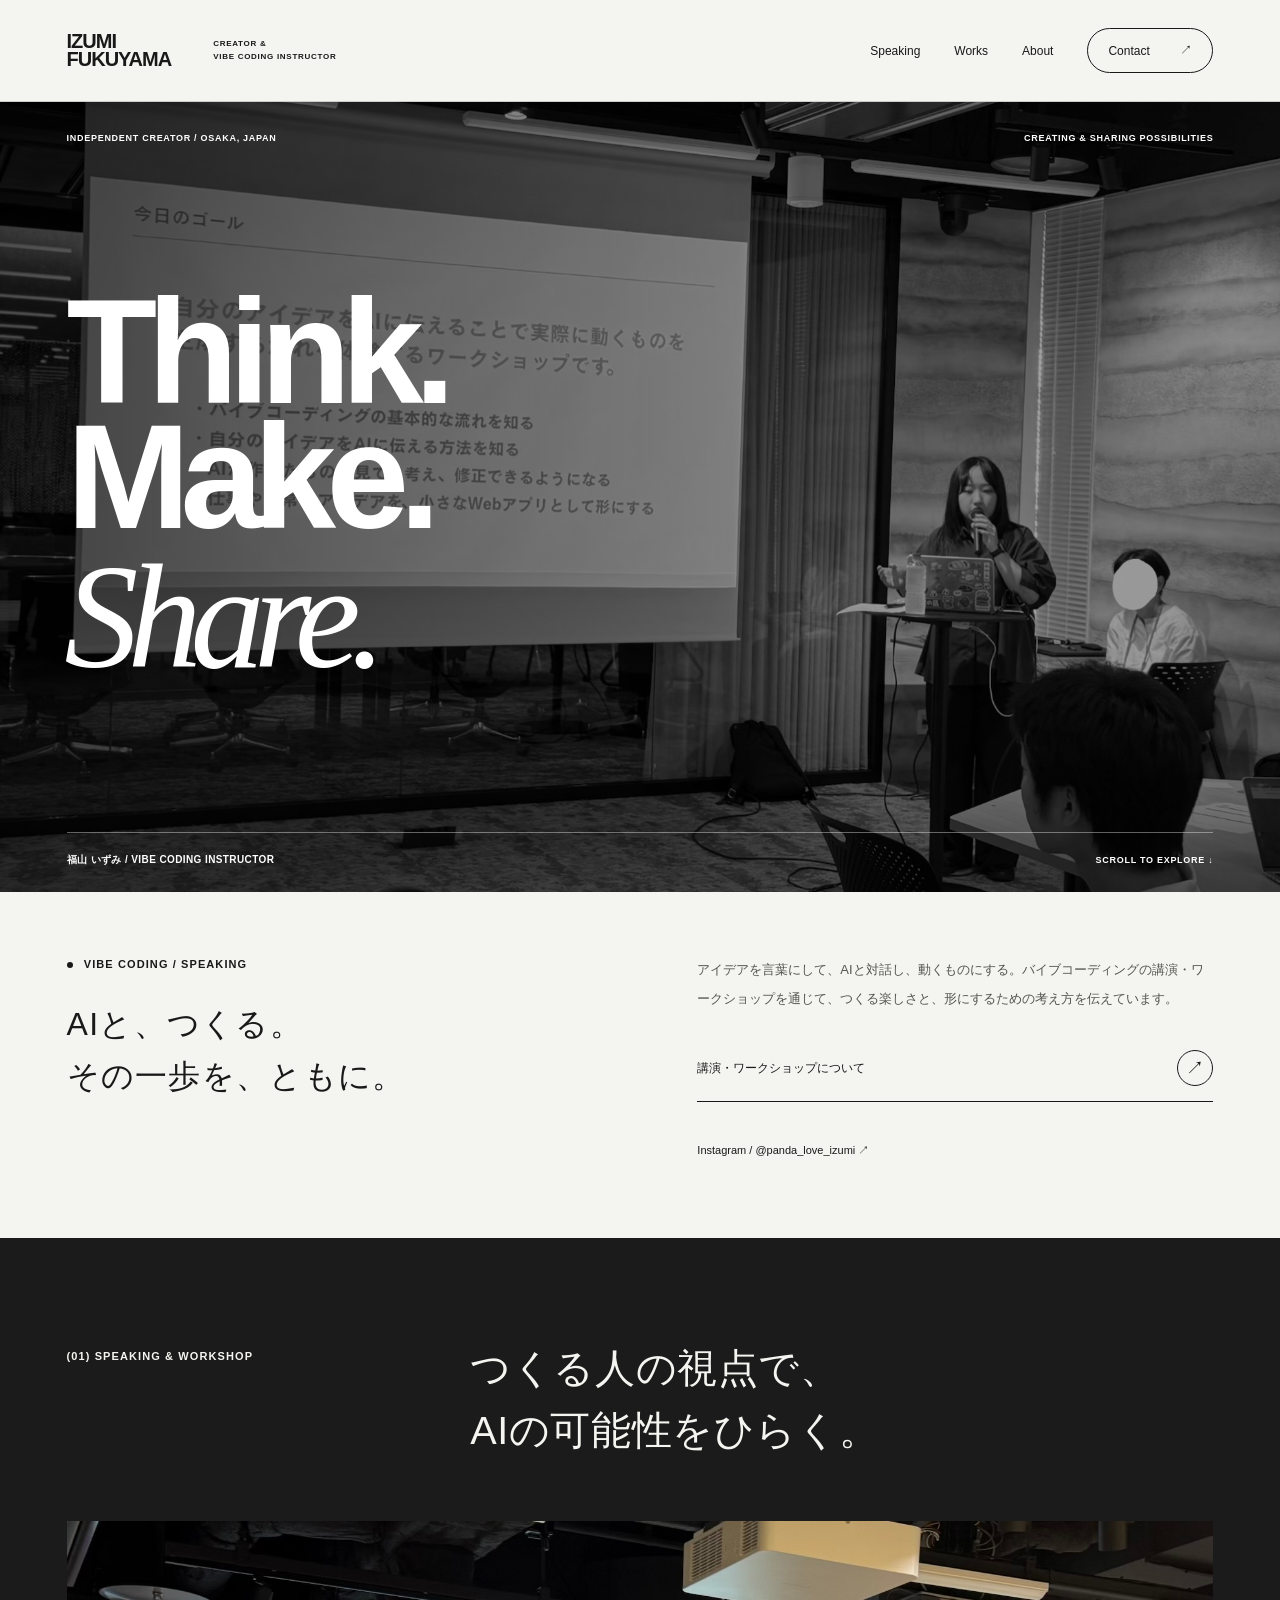
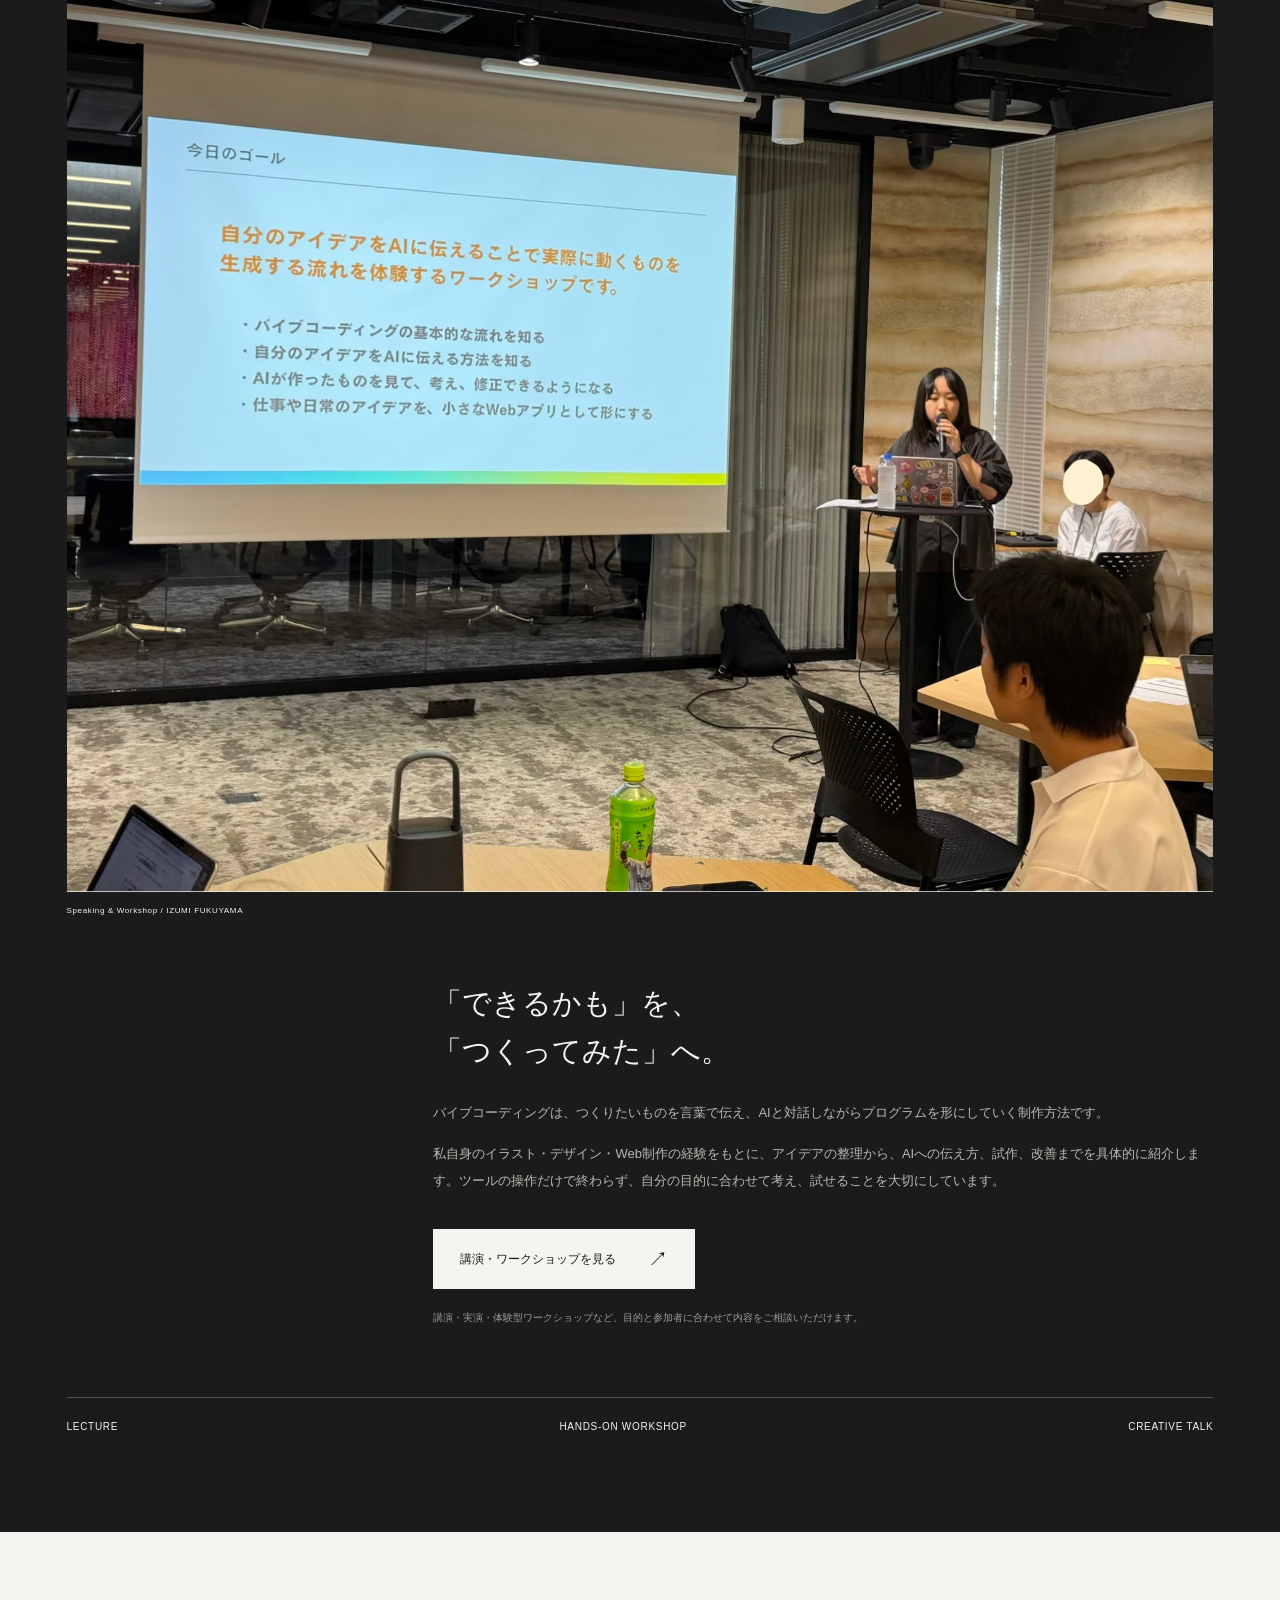
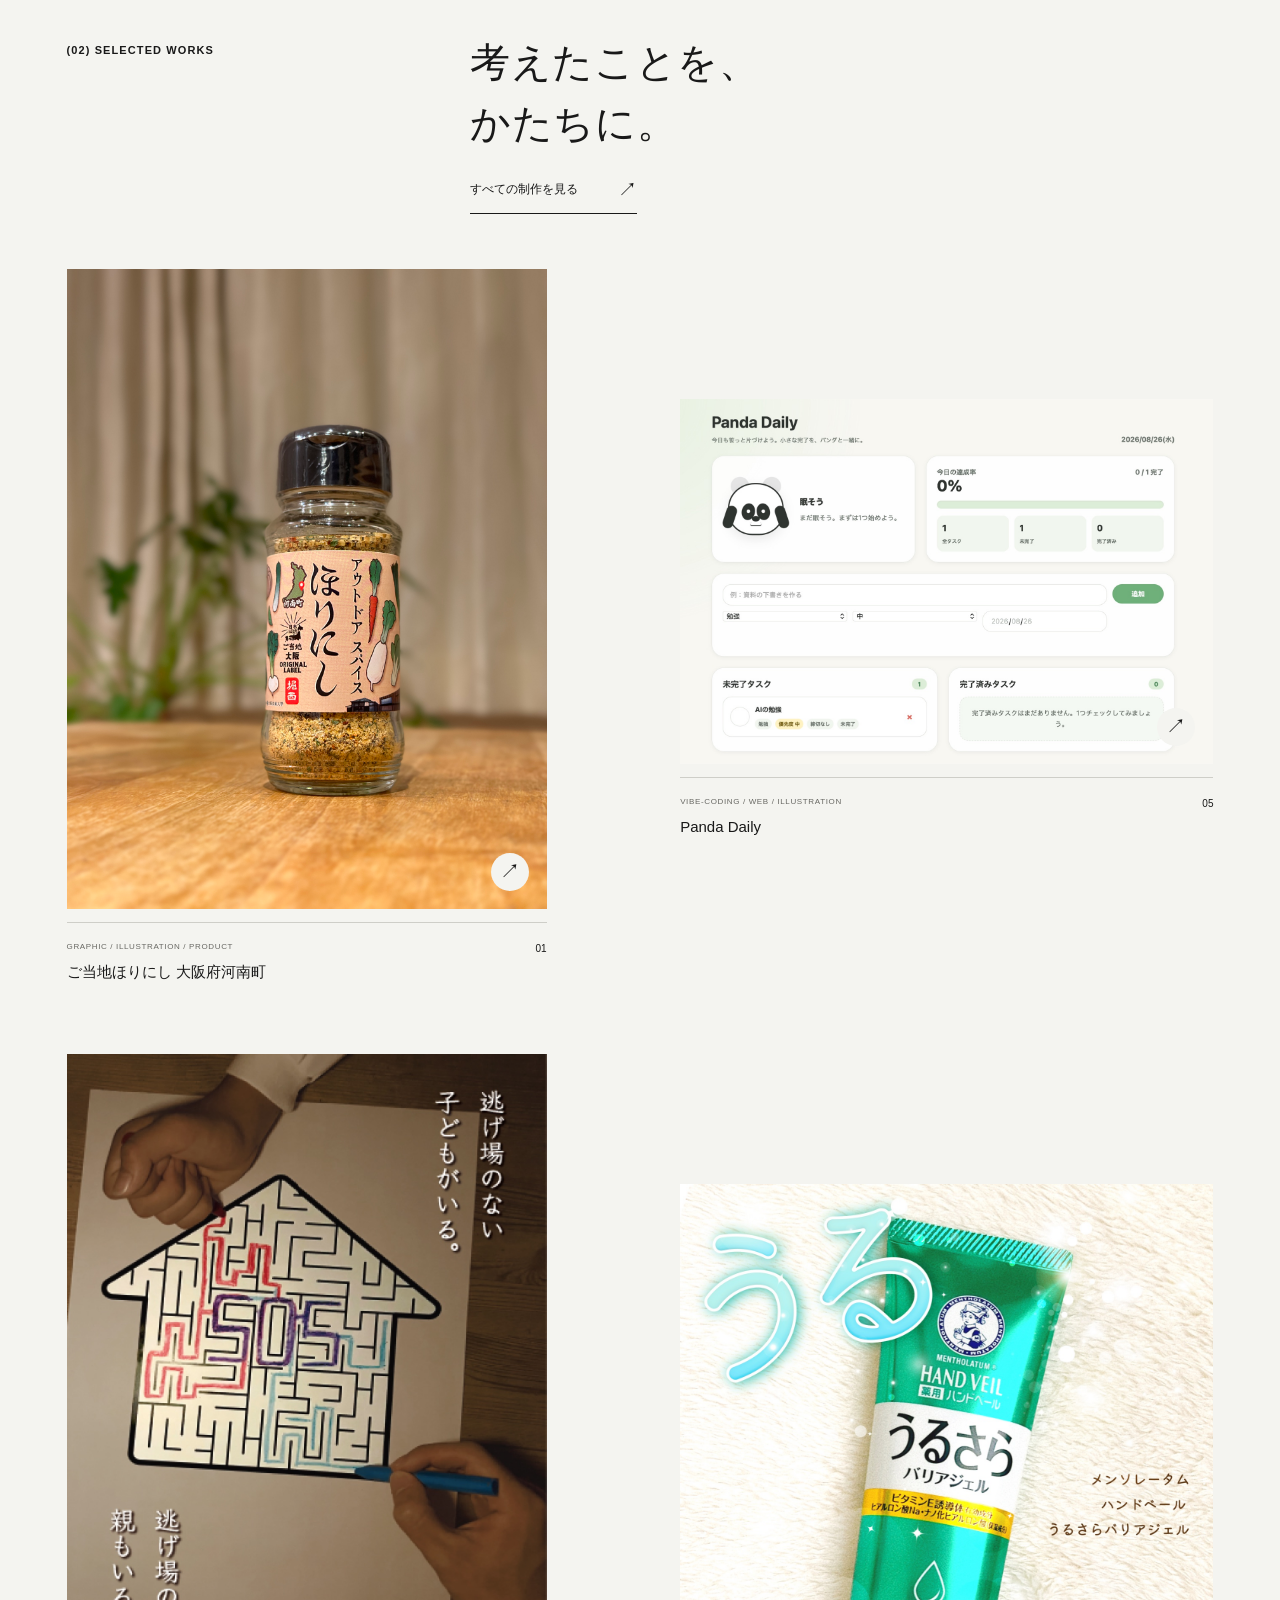
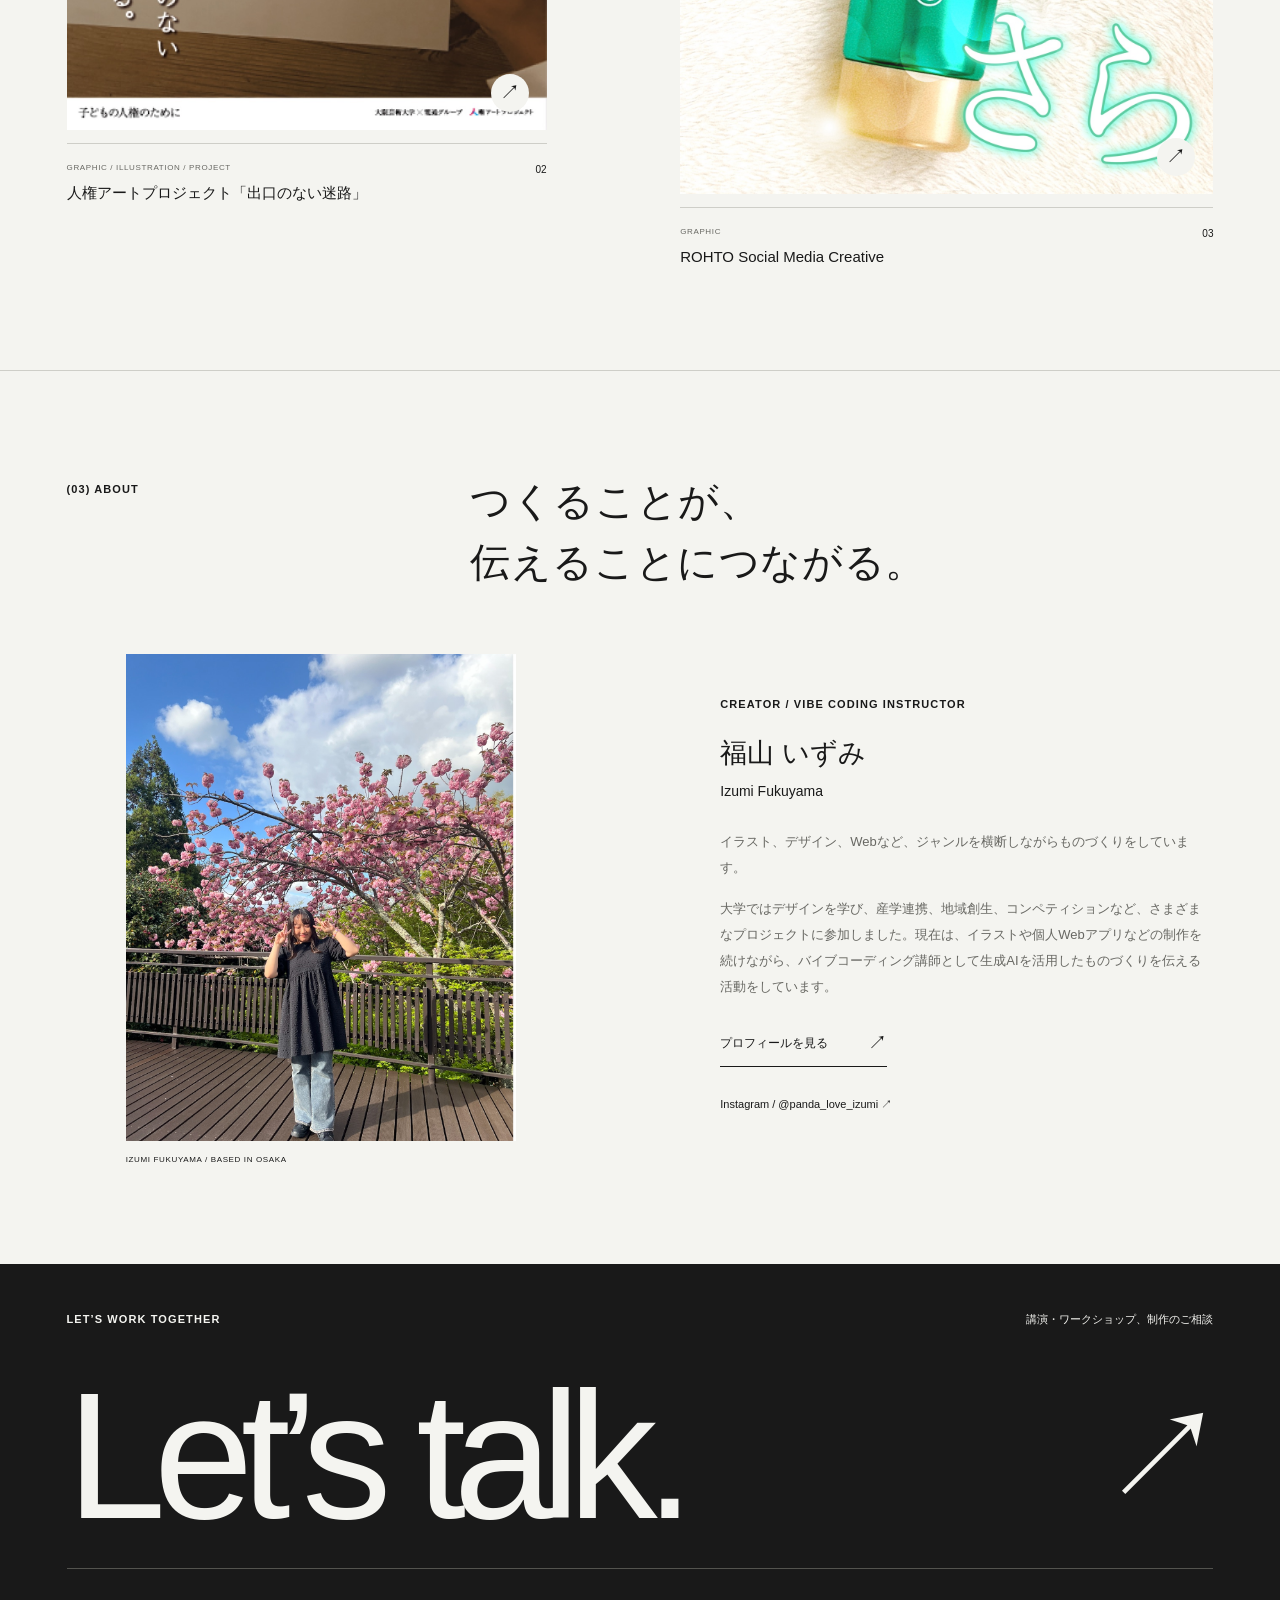
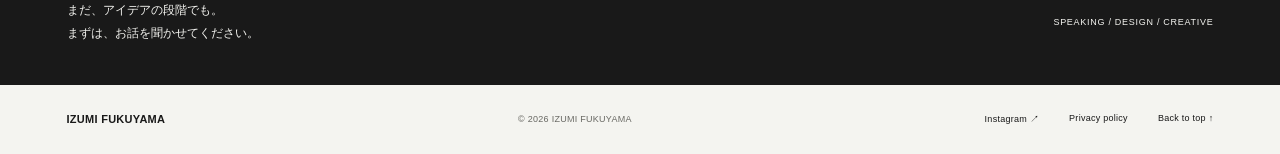
==== commit bd47185e: "Remove header asterisk and slow down site animations" ====
--- a/index.html
+++ b/index.html
@@ -1,6 +1,6 @@
 <!doctype html>
-<html lang="ja"><head><meta charset="utf-8"><meta name="viewport" content="width=device-width,initial-scale=1"><title>福山いずみ｜バイブコーディング講演・ワークショップ / 制作</title><meta name="description" content="福山いずみのポートフォリオ。イラスト、グラフィック、Web、バイブコーディング、企画など、ジャンルを横断した制作と、生成AIをテーマにした講座・登壇の実績をまとめています。"><link rel="canonical" href="https://pandaizumipanda.github.io/izumi-portfolio/"><meta property="og:type" content="website"><meta property="og:title" content="福山いずみ｜バイブコーディング講演・ワークショップ / 制作"><meta property="og:description" content="福山いずみのポートフォリオ。イラスト、グラフィック、Web、バイブコーディング、企画など、ジャンルを横断した制作と、生成AIをテーマにした講座・登壇の実績をまとめています。"><meta property="og:url" content="https://pandaizumipanda.github.io/izumi-portfolio/"><meta property="og:locale" content="ja_JP"><meta property="og:image" content="https://pandaizumipanda.github.io/izumi-portfolio/images/web/works-01.jpg"><meta name="theme-color" content="#f4f4f0"><link rel="icon" href="assets/favicon.svg" type="image/svg+xml"><link rel="stylesheet" href="assets/css/style.css?v=28d3fc5130"><script src="assets/js/main.js?v=ed3e7a5dc2" defer></script><script type="application/json" id="site-ui-copy">{"count_one": "{count} PROJECT", "count_many": "{count} PROJECTS", "mail_unset": "お問い合わせ先を準備しています。", "mail_help": "メールアプリで内容を確認し、送信してください。開かない場合は、ページに記載のメールアドレスへ直接ご連絡ください。", "mail_subject": "【お問い合わせ】{type} / {name}", "mail_body": "お名前：{name}\n会社名・団体名：{company}\nメールアドレス：{email}\nご相談の内容：{type}\n\n{message}"}</script></head><body id="top" class="page-index"><a class="skip" href="#main">本文へスキップ</a>
-<header class="header"><a class="wordmark" href="index.html" aria-label="IZUMI FUKUYAMA ホーム">IZUMI<br>FUKUYAMA<span class="wordmark-dot" aria-hidden="true">✳</span></a><span class="header-role">CREATOR &amp;<br>VIBE CODING INSTRUCTOR</span><button class="menu-toggle" aria-controls="navigation" aria-expanded="false" type="button">Menu <span aria-hidden="true">＋</span></button><nav id="navigation" aria-label="メインナビゲーション"><a href="event.html" class="">Speaking</a><a href="works.html" class="">Works</a><a href="about.html" class="">About</a><a href="contact.html" class="nav-contact">Contact<span aria-hidden="true">↗</span></a></nav></header><main id="main"><section class="hero hero-photographic"><div class="hero-visual"><div class="hero-photograph"><img src="images/speaking-01.jpg?v=3e84a331b7" alt="バイブコーディングの講演・ワークショップの様子" class="" loading="eager" decoding="async"></div><div class="hero-front wrap"><div class="hero-topline"><p>INDEPENDENT CREATOR / OSAKA, JAPAN</p><p>CREATING &amp; SHARING POSSIBILITIES</p></div><div class="hero-display" aria-label="Think. Make. Share."><span>Think.</span><span>Make.</span><span class="serif">Share.</span></div><div class="hero-bottom"><span>福山 いずみ / VIBE CODING INSTRUCTOR</span><a href="#hero-intro">SCROLL TO EXPLORE ↓</a></div></div></div><div class="hero-copy wrap" id="hero-intro"><div><p class="eyebrow"><span class="status-dot"></span> VIBE CODING / SPEAKING</p><h1>AIと、つくる。<br>その一歩を、ともに。</h1></div><div><p class="hero-description">アイデアを言葉にして、AIと対話し、動くものにする。バイブコーディングの講演・ワークショップを通じて、つくる楽しさと、形にするための考え方を伝えています。</p><a class="round-link" href="event.html">講演・ワークショップについて<span aria-hidden="true">↗</span></a><a class="hero-instagram" href="https://www.instagram.com/panda_love_izumi/" target="_blank" rel="noopener noreferrer">Instagram / @panda_love_izumi ↗</a></div></div></section>
+<html lang="ja"><head><meta charset="utf-8"><meta name="viewport" content="width=device-width,initial-scale=1"><title>福山いずみ｜バイブコーディング講演・ワークショップ / 制作</title><meta name="description" content="福山いずみのポートフォリオ。イラスト、グラフィック、Web、バイブコーディング、企画など、ジャンルを横断した制作と、生成AIをテーマにした講座・登壇の実績をまとめています。"><link rel="canonical" href="https://pandaizumipanda.github.io/izumi-portfolio/"><meta property="og:type" content="website"><meta property="og:title" content="福山いずみ｜バイブコーディング講演・ワークショップ / 制作"><meta property="og:description" content="福山いずみのポートフォリオ。イラスト、グラフィック、Web、バイブコーディング、企画など、ジャンルを横断した制作と、生成AIをテーマにした講座・登壇の実績をまとめています。"><meta property="og:url" content="https://pandaizumipanda.github.io/izumi-portfolio/"><meta property="og:locale" content="ja_JP"><meta property="og:image" content="https://pandaizumipanda.github.io/izumi-portfolio/images/web/works-01.jpg"><meta name="theme-color" content="#f4f4f0"><link rel="icon" href="assets/favicon.svg" type="image/svg+xml"><link rel="stylesheet" href="assets/css/style.css?v=46745b3d91"><script src="assets/js/main.js?v=7aec56e392" defer></script><script type="application/json" id="site-ui-copy">{"count_one": "{count} PROJECT", "count_many": "{count} PROJECTS", "mail_unset": "お問い合わせ先を準備しています。", "mail_help": "メールアプリで内容を確認し、送信してください。開かない場合は、ページに記載のメールアドレスへ直接ご連絡ください。", "mail_subject": "【お問い合わせ】{type} / {name}", "mail_body": "お名前：{name}\n会社名・団体名：{company}\nメールアドレス：{email}\nご相談の内容：{type}\n\n{message}"}</script></head><body id="top" class="page-index"><a class="skip" href="#main">本文へスキップ</a>
+<header class="header"><a class="wordmark" href="index.html" aria-label="IZUMI FUKUYAMA ホーム">IZUMI<br>FUKUYAMA</a><span class="header-role">CREATOR &amp;<br>VIBE CODING INSTRUCTOR</span><button class="menu-toggle" aria-controls="navigation" aria-expanded="false" type="button">Menu <span aria-hidden="true">＋</span></button><nav id="navigation" aria-label="メインナビゲーション"><a href="event.html" class="">Speaking</a><a href="works.html" class="">Works</a><a href="about.html" class="">About</a><a href="contact.html" class="nav-contact">Contact<span aria-hidden="true">↗</span></a></nav></header><main id="main"><section class="hero hero-photographic"><div class="hero-visual"><div class="hero-photograph"><img src="images/speaking-01.jpg?v=3e84a331b7" alt="バイブコーディングの講演・ワークショップの様子" class="" loading="eager" decoding="async"></div><div class="hero-front wrap"><div class="hero-topline"><p>INDEPENDENT CREATOR / OSAKA, JAPAN</p><p>CREATING &amp; SHARING POSSIBILITIES</p></div><div class="hero-display" aria-label="Think. Make. Share."><span>Think.</span><span>Make.</span><span class="serif">Share.</span></div><div class="hero-bottom"><span>福山 いずみ / VIBE CODING INSTRUCTOR</span><a href="#hero-intro">SCROLL TO EXPLORE ↓</a></div></div></div><div class="hero-copy wrap" id="hero-intro"><div><p class="eyebrow"><span class="status-dot"></span> VIBE CODING / SPEAKING</p><h1>AIと、つくる。<br>その一歩を、ともに。</h1></div><div><p class="hero-description">アイデアを言葉にして、AIと対話し、動くものにする。バイブコーディングの講演・ワークショップを通じて、つくる楽しさと、形にするための考え方を伝えています。</p><a class="round-link" href="event.html">講演・ワークショップについて<span aria-hidden="true">↗</span></a><a class="hero-instagram" href="https://www.instagram.com/panda_love_izumi/" target="_blank" rel="noopener noreferrer">Instagram / @panda_love_izumi ↗</a></div></div></section>
 <section id="speaking" class="speaking-section dark"><div class="wrap"><div class="section-heading"><p class="eyebrow">(01) SPEAKING &amp; WORKSHOP</p><div><h2>つくる人の視点で、<br>AIの可能性をひらく。</h2></div></div><div class="speaking-grid has-lecture-photo"><figure class="lecture-photo"><img src="images/speaking-01.jpg?v=3e84a331b7" alt="バイブコーディングの講演・ワークショップの様子" class="" loading="lazy" decoding="async"><figcaption>Speaking &amp; Workshop / IZUMI FUKUYAMA</figcaption></figure><div class="speaking-copy"><h3>「できるかも」を、<br>「つくってみた」へ。</h3><p>バイブコーディングは、つくりたいものを言葉で伝え、AIと対話しながらプログラムを形にしていく制作方法です。</p><p>私自身のイラスト・デザイン・Web制作の経験をもとに、アイデアの整理から、AIへの伝え方、試作、改善までを具体的に紹介します。ツールの操作だけで終わらず、自分の目的に合わせて考え、試せることを大切にしています。</p><a class="button light" href="event.html">講演・ワークショップを見る<span aria-hidden="true">↗</span></a><p class="small-note">講演・実演・体験型ワークショップなど、目的と参加者に合わせて内容をご相談いただけます。</p></div></div><div class="speaking-strip"><span>LECTURE</span><span>HANDS-ON WORKSHOP</span><span>CREATIVE TALK</span></div></div></section>
 <section class="work-section wrap"><div class="section-heading"><p class="eyebrow">(02) SELECTED WORKS</p><div><h2>考えたことを、<br>かたちに。</h2><a class="text-link" href="works.html">すべての制作を見る<span aria-hidden="true">↗</span></a></div></div><div class="project-grid selected-grid"><article class="project" data-category="graphic, illustration, product"><a class="project-image" href="works.html#works-01"><img src="images/web/works-01.jpg?v=7a9ca4b959" alt="ご当地ほりにし 大阪府河南町" class="" loading="lazy" decoding="async"><span class="project-open" aria-hidden="true">↗</span></a><div class="project-caption"><div><p>GRAPHIC / ILLUSTRATION / PRODUCT</p><h3><a href="works.html#works-01">ご当地ほりにし 大阪府河南町</a></h3></div><span class="project-index">01</span></div></article><article class="project" data-category="vibe-coding, web, illustration"><a class="project-image" href="works.html#works-05"><img src="images/web/works-05.jpg?v=36d1b9fd04" alt="Panda Daily" class="" loading="lazy" decoding="async"><span class="project-open" aria-hidden="true">↗</span></a><div class="project-caption"><div><p>VIBE-CODING / WEB / ILLUSTRATION</p><h3><a href="works.html#works-05">Panda Daily</a></h3></div><span class="project-index">05</span></div></article><article class="project" data-category="graphic, illustration, project"><a class="project-image" href="works.html#works-02"><img src="images/web/works-02.jpg?v=10736a1495" alt="人権アートプロジェクト「出口のない迷路」" class="" loading="lazy" decoding="async"><span class="project-open" aria-hidden="true">↗</span></a><div class="project-caption"><div><p>GRAPHIC / ILLUSTRATION / PROJECT</p><h3><a href="works.html#works-02">人権アートプロジェクト「出口のない迷路」</a></h3></div><span class="project-index">02</span></div></article><article class="project" data-category="graphic"><a class="project-image" href="works.html#works-03"><img src="images/web/works-03.jpg?v=9898d7d140" alt="ROHTO Social Media Creative" class="" loading="lazy" decoding="async"><span class="project-open" aria-hidden="true">↗</span></a><div class="project-caption"><div><p>GRAPHIC</p><h3><a href="works.html#works-03">ROHTO Social Media Creative</a></h3></div><span class="project-index">03</span></div></article></div></section>
 <section class="about-section wrap"><div class="section-heading"><p class="eyebrow">(03) ABOUT</p><div><h2>つくることが、<br>伝えることにつながる。</h2></div></div><div class="about-home"><figure><img src="images/web/about-main.jpg?v=7e12e65267" alt="福山いずみのプロフィール写真" class="" loading="lazy" decoding="async"><figcaption>IZUMI FUKUYAMA / BASED IN OSAKA</figcaption></figure><div><p class="eyebrow">CREATOR / VIBE CODING INSTRUCTOR</p><h3>福山 いずみ<span>Izumi Fukuyama</span></h3><p>イラスト、デザイン、Webなど、ジャンルを横断しながらものづくりをしています。</p><p>大学ではデザインを学び、産学連携、地域創生、コンペティションなど、さまざまなプロジェクトに参加しました。現在は、イラストや個人Webアプリなどの制作を続けながら、バイブコーディング講師として生成AIを活用したものづくりを伝える活動をしています。</p><a class="text-link" href="about.html">プロフィールを見る<span aria-hidden="true">↗</span></a><a class="profile-instagram" href="https://www.instagram.com/panda_love_izumi/" target="_blank" rel="noopener noreferrer">Instagram / @panda_love_izumi ↗</a></div></div></section><section class="contact-band"><div class="contact-band-top"><p class="eyebrow">LET’S WORK TOGETHER</p><p>講演・ワークショップ、制作のご相談</p></div><a href="contact.html" class="contact-large">Let’s talk.<span aria-hidden="true">↗</span></a><div class="contact-band-bottom"><p>まだ、アイデアの段階でも。<br>まずは、お話を聞かせてください。</p><span>SPEAKING / DESIGN / CREATIVE</span></div></section></main><footer class="footer"><a href="index.html">IZUMI FUKUYAMA</a><span>© 2026 IZUMI FUKUYAMA</span><div><a href="https://www.instagram.com/panda_love_izumi/" target="_blank" rel="noopener noreferrer">Instagram ↗</a><a href="privacy.html">Privacy policy</a><a href="#top">Back to top ↑</a></div></footer></body></html>
--- a/assets/css/style.css
+++ b/assets/css/style.css
@@ -142,13 +142,6 @@
   position:relative;
 }
 
-.wordmark-dot {
-  position:absolute;
-  right:-20px;
-  top:0;
-  font-size:16px;
-}
-
 .header-role {
   font-size:8px;
   font-weight:600;
@@ -179,7 +172,7 @@
   background:currentColor;
   transform:scaleX(0);
   transform-origin:left;
-  transition:transform .2s;
+  transition:transform .4s;
 }
 
 .header nav a:hover:after,.header nav a[aria-current]:after {
@@ -194,7 +187,7 @@
   justify-content:space-between;
   align-items:center;
   padding:13px 20px;
-  transition:background .2s,color .2s;
+  transition:background .4s,color .4s;
 }
 
 .nav-contact:hover {
@@ -305,7 +298,7 @@
   border:1px solid var(--ink);
   border-radius:50%;
   font-size:18px;
-  transition:background .2s,color .2s,transform .2s;
+  transition:background .4s,color .4s,transform .4s;
 }
 
 .round-link:hover>span {
@@ -489,7 +482,7 @@
   padding:19px 26px;
   font-size:12px;
   line-height:1.5;
-  transition:background .2s,color .2s;
+  transition:background .4s,color .4s;
 }
 
 .button:hover {
@@ -544,7 +537,7 @@
 
 .text-link>span {
   font-size:19px;
-  transition:transform .2s;
+  transition:transform .4s;
 }
 
 .text-link:hover>span {
@@ -581,7 +574,7 @@
 .project-image img {
   height:100%;
   object-fit:contain;
-  transition:transform .65s cubic-bezier(.2,.6,.2,1);
+  transition:transform 1s cubic-bezier(.2,.6,.2,1);
   padding:7%;
 }
 
@@ -601,7 +594,7 @@
   height:38px;
   border-radius:50%;
   font-size:20px;
-  transition:transform .25s;
+  transition:transform .45s;
 }
 
 .project-image:hover .project-open {
@@ -740,7 +733,7 @@
 .contact-large>span {
   font-family:Arial,sans-serif;
   font-size:.7em;
-  transition:transform .3s;
+  transition:transform .5s;
 }
 
 .contact-large:hover>span {
@@ -968,7 +961,7 @@
 
 .faq summary>span {
   font-size:19px;
-  transition:transform .2s;
+  transition:transform .4s;
 }
 
 .faq details[open] summary>span {
@@ -2223,10 +2216,10 @@
 }
 @media (prefers-reduced-motion: no-preference) {
   .modal[open] {
-    animation: dialog-arrive .45s cubic-bezier(.2,.7,.2,1) both;
+    animation: dialog-arrive .8s cubic-bezier(.2,.7,.2,1) both;
   }
   .modal[open]::backdrop {
-    animation: backdrop-arrive .3s ease both;
+    animation: backdrop-arrive .6s ease both;
   }
 }
 @keyframes dialog-arrive {
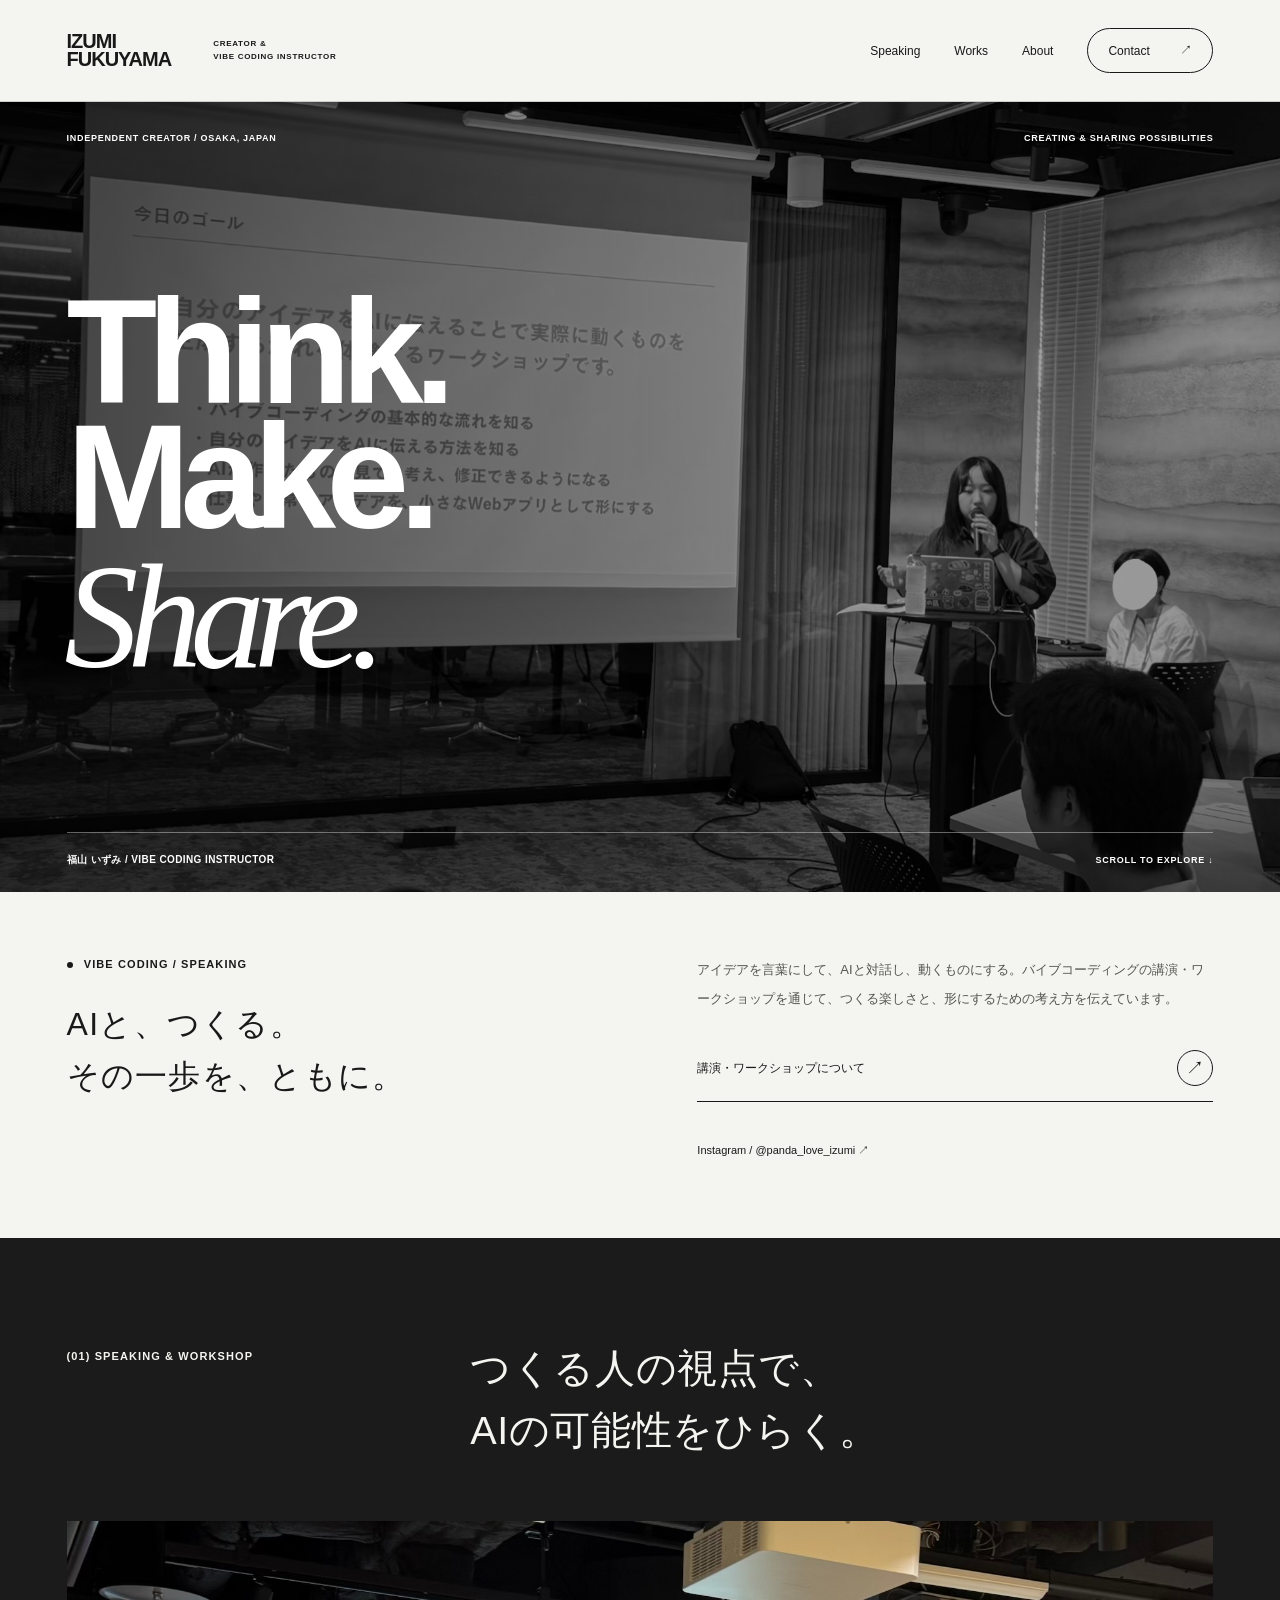
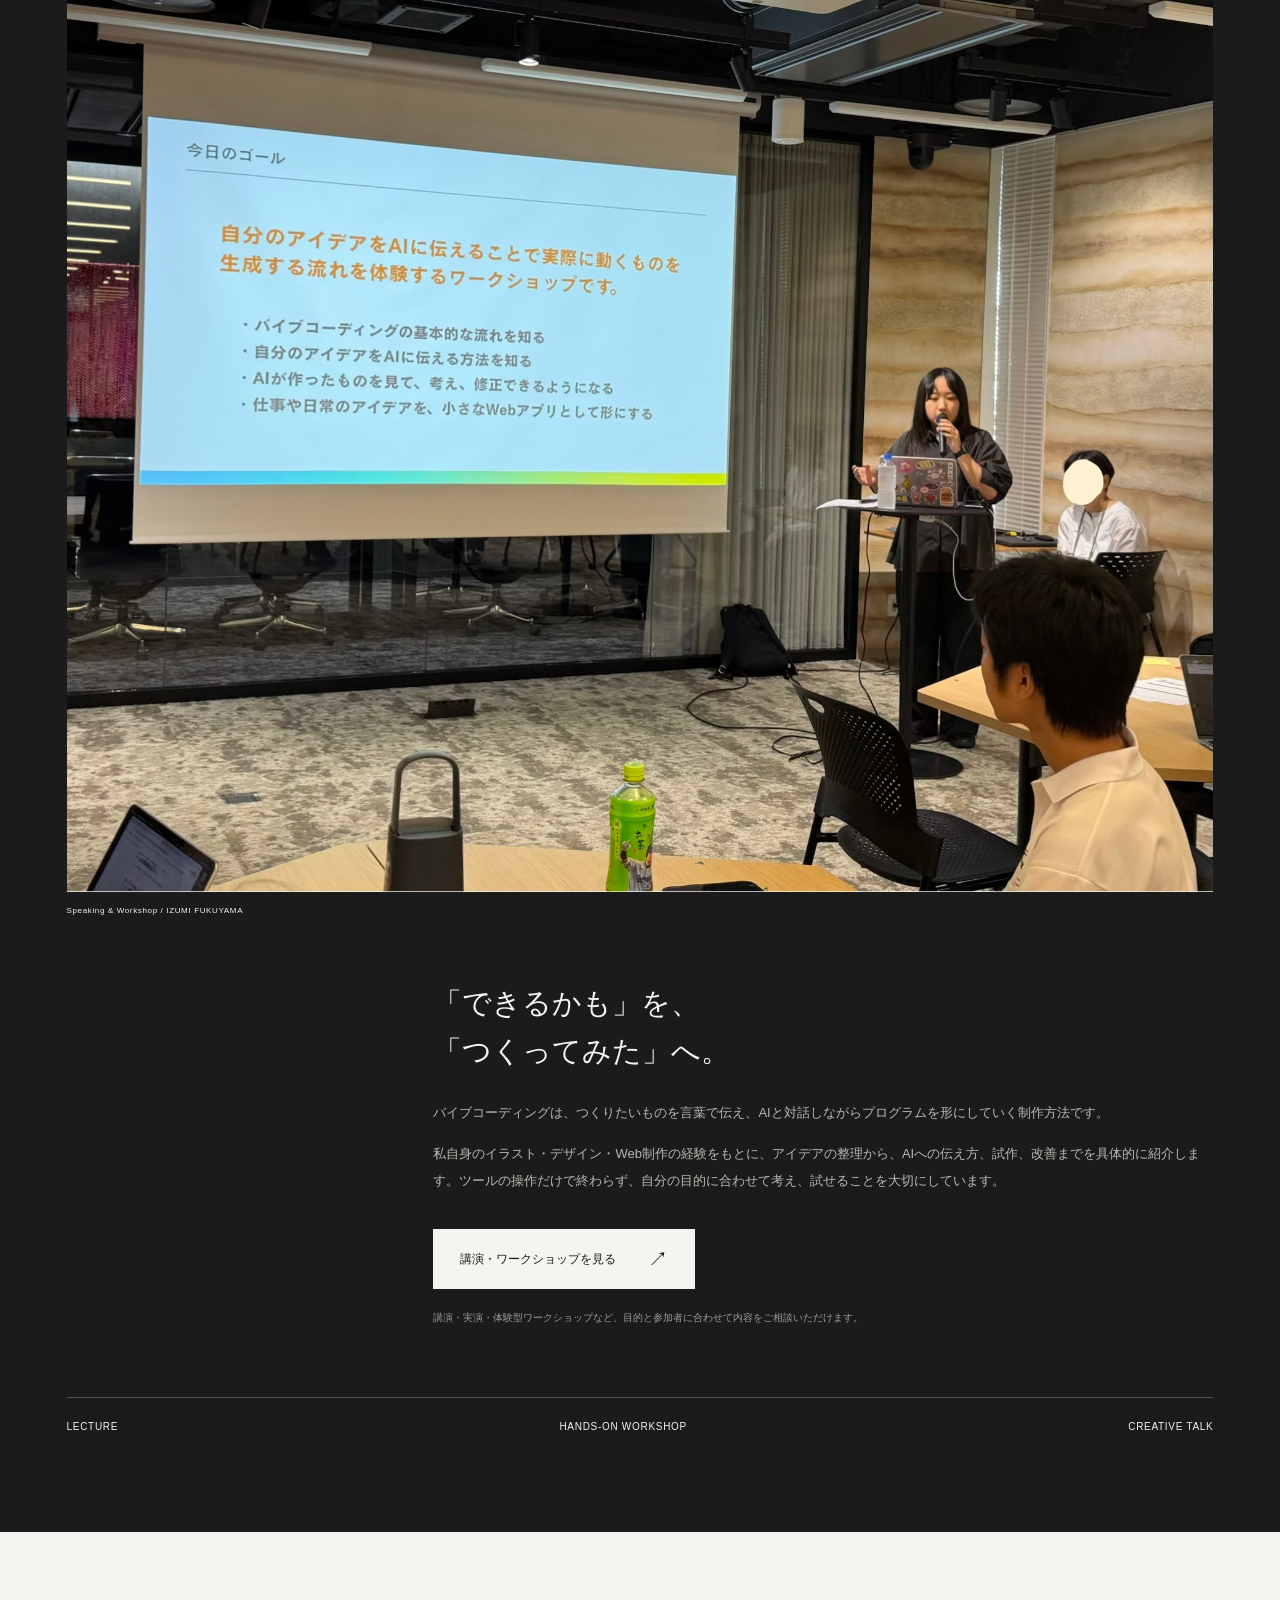
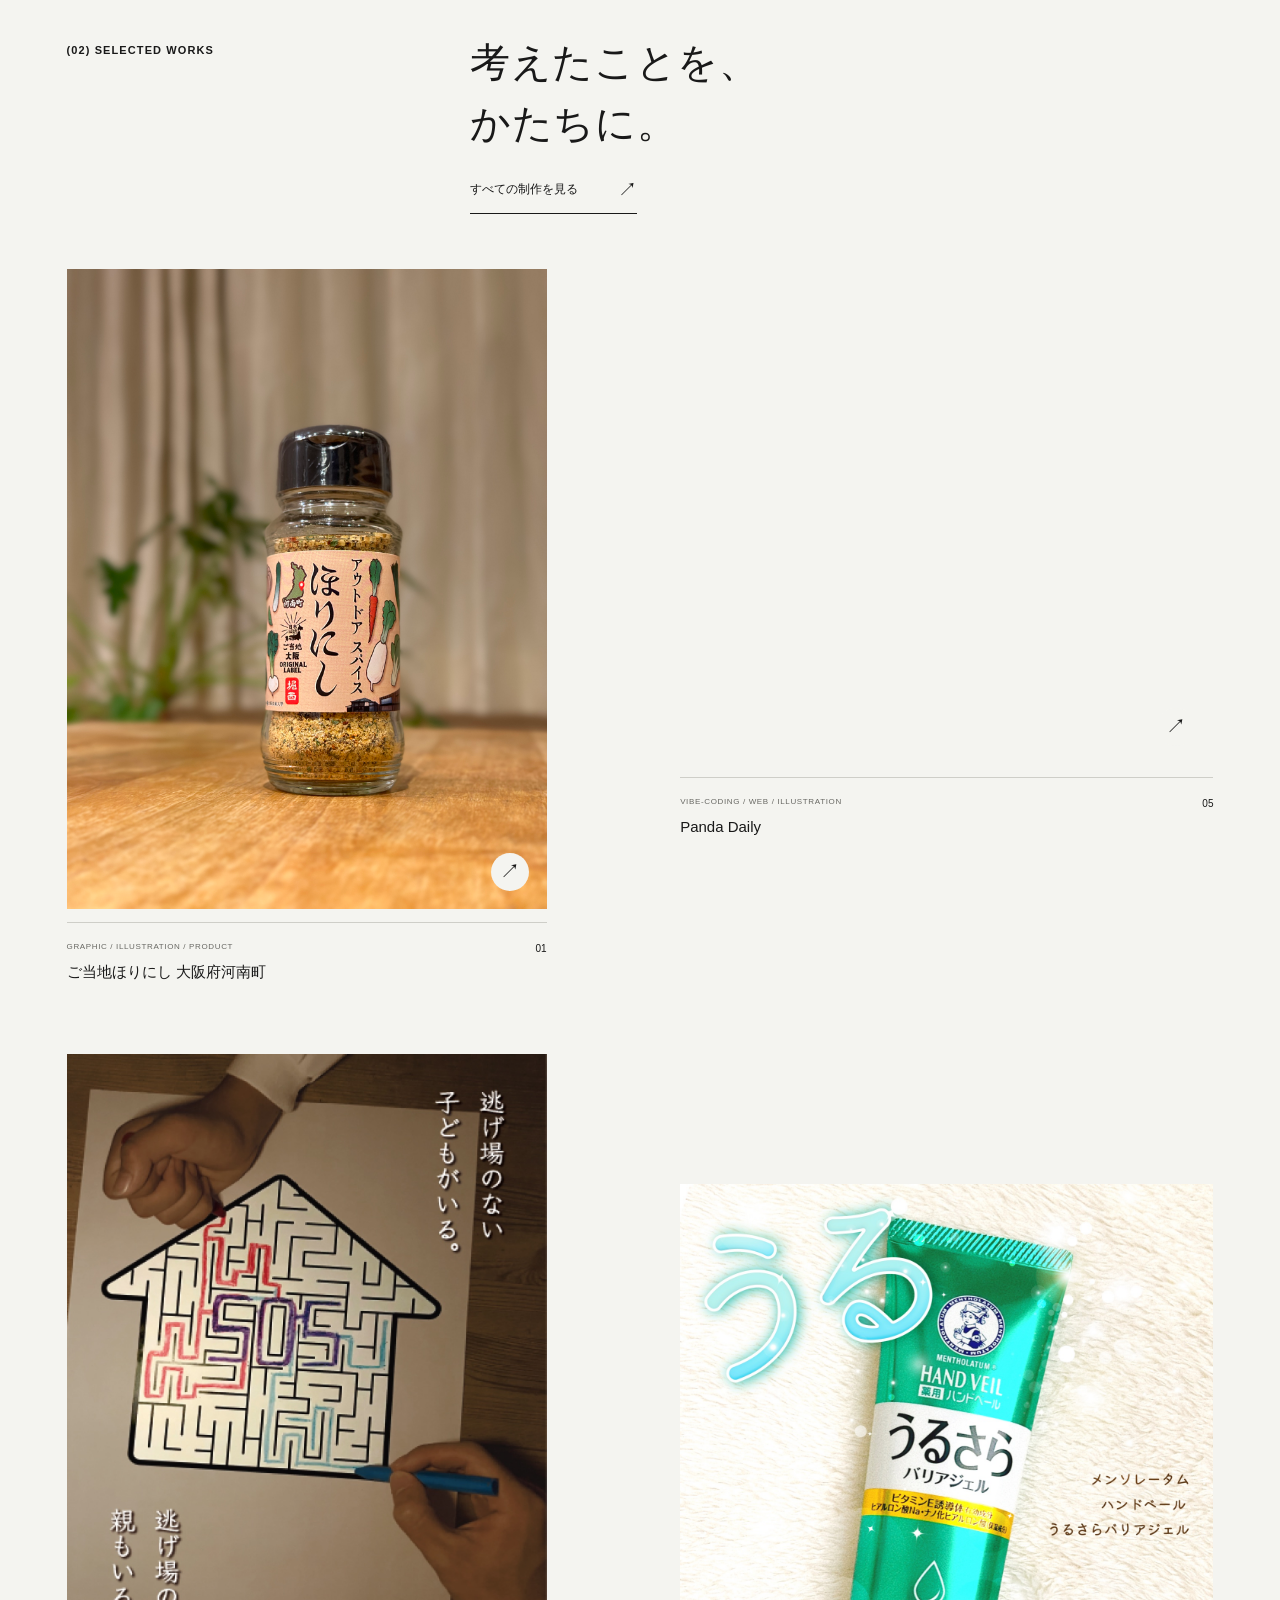
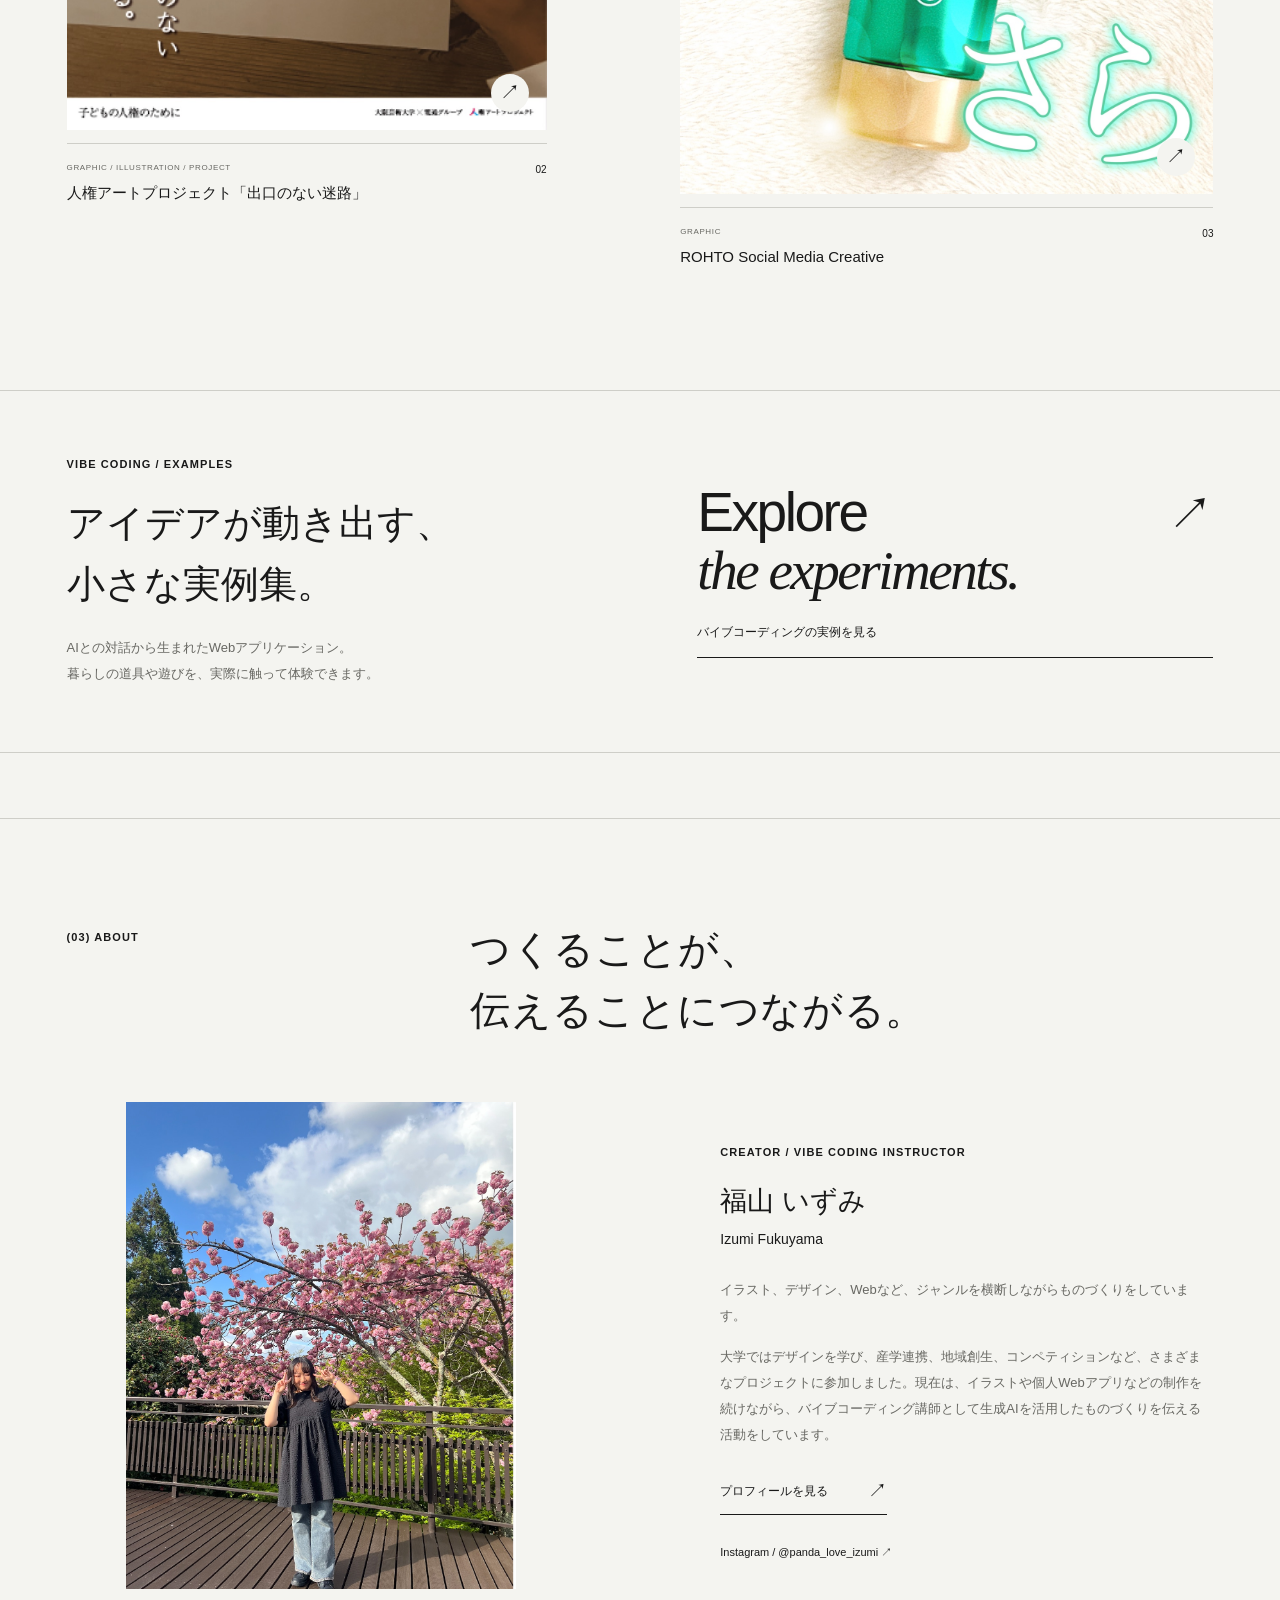
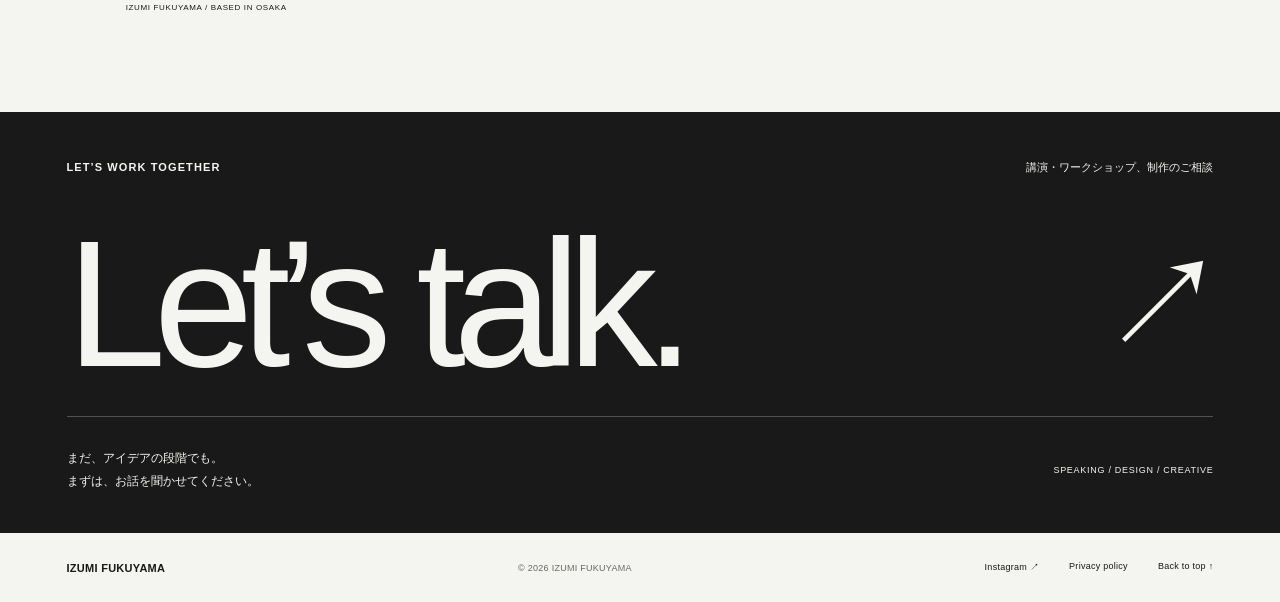
==== commit 6f88c037: "Add monochrome examples collection link" ====
--- a/index.html
+++ b/index.html
@@ -1,6 +1,6 @@
 <!doctype html>
-<html lang="ja"><head><meta charset="utf-8"><meta name="viewport" content="width=device-width,initial-scale=1"><title>福山いずみ｜バイブコーディング講演・ワークショップ / 制作</title><meta name="description" content="福山いずみのポートフォリオ。イラスト、グラフィック、Web、バイブコーディング、企画など、ジャンルを横断した制作と、生成AIをテーマにした講座・登壇の実績をまとめています。"><link rel="canonical" href="https://pandaizumipanda.github.io/izumi-portfolio/"><meta property="og:type" content="website"><meta property="og:title" content="福山いずみ｜バイブコーディング講演・ワークショップ / 制作"><meta property="og:description" content="福山いずみのポートフォリオ。イラスト、グラフィック、Web、バイブコーディング、企画など、ジャンルを横断した制作と、生成AIをテーマにした講座・登壇の実績をまとめています。"><meta property="og:url" content="https://pandaizumipanda.github.io/izumi-portfolio/"><meta property="og:locale" content="ja_JP"><meta property="og:image" content="https://pandaizumipanda.github.io/izumi-portfolio/images/web/works-01.jpg"><meta name="theme-color" content="#f4f4f0"><link rel="icon" href="assets/favicon.svg" type="image/svg+xml"><link rel="stylesheet" href="assets/css/style.css?v=46745b3d91"><script src="assets/js/main.js?v=7aec56e392" defer></script><script type="application/json" id="site-ui-copy">{"count_one": "{count} PROJECT", "count_many": "{count} PROJECTS", "mail_unset": "お問い合わせ先を準備しています。", "mail_help": "メールアプリで内容を確認し、送信してください。開かない場合は、ページに記載のメールアドレスへ直接ご連絡ください。", "mail_subject": "【お問い合わせ】{type} / {name}", "mail_body": "お名前：{name}\n会社名・団体名：{company}\nメールアドレス：{email}\nご相談の内容：{type}\n\n{message}"}</script></head><body id="top" class="page-index"><a class="skip" href="#main">本文へスキップ</a>
+<html lang="ja"><head><meta charset="utf-8"><meta name="viewport" content="width=device-width,initial-scale=1"><title>福山いずみ｜バイブコーディング講演・ワークショップ / 制作</title><meta name="description" content="福山いずみのポートフォリオ。イラスト、グラフィック、Web、バイブコーディング、企画など、ジャンルを横断した制作と、生成AIをテーマにした講座・登壇の実績をまとめています。"><link rel="canonical" href="https://pandaizumipanda.github.io/izumi-portfolio/"><meta property="og:type" content="website"><meta property="og:title" content="福山いずみ｜バイブコーディング講演・ワークショップ / 制作"><meta property="og:description" content="福山いずみのポートフォリオ。イラスト、グラフィック、Web、バイブコーディング、企画など、ジャンルを横断した制作と、生成AIをテーマにした講座・登壇の実績をまとめています。"><meta property="og:url" content="https://pandaizumipanda.github.io/izumi-portfolio/"><meta property="og:locale" content="ja_JP"><meta property="og:image" content="https://pandaizumipanda.github.io/izumi-portfolio/images/web/works-01.jpg"><meta name="theme-color" content="#f4f4f0"><link rel="icon" href="assets/favicon.svg" type="image/svg+xml"><link rel="stylesheet" href="assets/css/style.css?v=cc99ce5b0d"><script src="assets/js/main.js?v=7aec56e392" defer></script><script type="application/json" id="site-ui-copy">{"count_one": "{count} PROJECT", "count_many": "{count} PROJECTS", "mail_unset": "お問い合わせ先を準備しています。", "mail_help": "メールアプリで内容を確認し、送信してください。開かない場合は、ページに記載のメールアドレスへ直接ご連絡ください。", "mail_subject": "【お問い合わせ】{type} / {name}", "mail_body": "お名前：{name}\n会社名・団体名：{company}\nメールアドレス：{email}\nご相談の内容：{type}\n\n{message}"}</script></head><body id="top" class="page-index"><a class="skip" href="#main">本文へスキップ</a>
 <header class="header"><a class="wordmark" href="index.html" aria-label="IZUMI FUKUYAMA ホーム">IZUMI<br>FUKUYAMA</a><span class="header-role">CREATOR &amp;<br>VIBE CODING INSTRUCTOR</span><button class="menu-toggle" aria-controls="navigation" aria-expanded="false" type="button">Menu <span aria-hidden="true">＋</span></button><nav id="navigation" aria-label="メインナビゲーション"><a href="event.html" class="">Speaking</a><a href="works.html" class="">Works</a><a href="about.html" class="">About</a><a href="contact.html" class="nav-contact">Contact<span aria-hidden="true">↗</span></a></nav></header><main id="main"><section class="hero hero-photographic"><div class="hero-visual"><div class="hero-photograph"><img src="images/speaking-01.jpg?v=3e84a331b7" alt="バイブコーディングの講演・ワークショップの様子" class="" loading="eager" decoding="async"></div><div class="hero-front wrap"><div class="hero-topline"><p>INDEPENDENT CREATOR / OSAKA, JAPAN</p><p>CREATING &amp; SHARING POSSIBILITIES</p></div><div class="hero-display" aria-label="Think. Make. Share."><span>Think.</span><span>Make.</span><span class="serif">Share.</span></div><div class="hero-bottom"><span>福山 いずみ / VIBE CODING INSTRUCTOR</span><a href="#hero-intro">SCROLL TO EXPLORE ↓</a></div></div></div><div class="hero-copy wrap" id="hero-intro"><div><p class="eyebrow"><span class="status-dot"></span> VIBE CODING / SPEAKING</p><h1>AIと、つくる。<br>その一歩を、ともに。</h1></div><div><p class="hero-description">アイデアを言葉にして、AIと対話し、動くものにする。バイブコーディングの講演・ワークショップを通じて、つくる楽しさと、形にするための考え方を伝えています。</p><a class="round-link" href="event.html">講演・ワークショップについて<span aria-hidden="true">↗</span></a><a class="hero-instagram" href="https://www.instagram.com/panda_love_izumi/" target="_blank" rel="noopener noreferrer">Instagram / @panda_love_izumi ↗</a></div></div></section>
 <section id="speaking" class="speaking-section dark"><div class="wrap"><div class="section-heading"><p class="eyebrow">(01) SPEAKING &amp; WORKSHOP</p><div><h2>つくる人の視点で、<br>AIの可能性をひらく。</h2></div></div><div class="speaking-grid has-lecture-photo"><figure class="lecture-photo"><img src="images/speaking-01.jpg?v=3e84a331b7" alt="バイブコーディングの講演・ワークショップの様子" class="" loading="lazy" decoding="async"><figcaption>Speaking &amp; Workshop / IZUMI FUKUYAMA</figcaption></figure><div class="speaking-copy"><h3>「できるかも」を、<br>「つくってみた」へ。</h3><p>バイブコーディングは、つくりたいものを言葉で伝え、AIと対話しながらプログラムを形にしていく制作方法です。</p><p>私自身のイラスト・デザイン・Web制作の経験をもとに、アイデアの整理から、AIへの伝え方、試作、改善までを具体的に紹介します。ツールの操作だけで終わらず、自分の目的に合わせて考え、試せることを大切にしています。</p><a class="button light" href="event.html">講演・ワークショップを見る<span aria-hidden="true">↗</span></a><p class="small-note">講演・実演・体験型ワークショップなど、目的と参加者に合わせて内容をご相談いただけます。</p></div></div><div class="speaking-strip"><span>LECTURE</span><span>HANDS-ON WORKSHOP</span><span>CREATIVE TALK</span></div></div></section>
 <section class="work-section wrap"><div class="section-heading"><p class="eyebrow">(02) SELECTED WORKS</p><div><h2>考えたことを、<br>かたちに。</h2><a class="text-link" href="works.html">すべての制作を見る<span aria-hidden="true">↗</span></a></div></div><div class="project-grid selected-grid"><article class="project" data-category="graphic, illustration, product"><a class="project-image" href="works.html#works-01"><img src="images/web/works-01.jpg?v=7a9ca4b959" alt="ご当地ほりにし 大阪府河南町" class="" loading="lazy" decoding="async"><span class="project-open" aria-hidden="true">↗</span></a><div class="project-caption"><div><p>GRAPHIC / ILLUSTRATION / PRODUCT</p><h3><a href="works.html#works-01">ご当地ほりにし 大阪府河南町</a></h3></div><span class="project-index">01</span></div></article><article class="project" data-category="vibe-coding, web, illustration"><a class="project-image" href="works.html#works-05"><img src="images/web/works-05.jpg?v=36d1b9fd04" alt="Panda Daily" class="" loading="lazy" decoding="async"><span class="project-open" aria-hidden="true">↗</span></a><div class="project-caption"><div><p>VIBE-CODING / WEB / ILLUSTRATION</p><h3><a href="works.html#works-05">Panda Daily</a></h3></div><span class="project-index">05</span></div></article><article class="project" data-category="graphic, illustration, project"><a class="project-image" href="works.html#works-02"><img src="images/web/works-02.jpg?v=10736a1495" alt="人権アートプロジェクト「出口のない迷路」" class="" loading="lazy" decoding="async"><span class="project-open" aria-hidden="true">↗</span></a><div class="project-caption"><div><p>GRAPHIC / ILLUSTRATION / PROJECT</p><h3><a href="works.html#works-02">人権アートプロジェクト「出口のない迷路」</a></h3></div><span class="project-index">02</span></div></article><article class="project" data-category="graphic"><a class="project-image" href="works.html#works-03"><img src="images/web/works-03.jpg?v=9898d7d140" alt="ROHTO Social Media Creative" class="" loading="lazy" decoding="async"><span class="project-open" aria-hidden="true">↗</span></a><div class="project-caption"><div><p>GRAPHIC</p><h3><a href="works.html#works-03">ROHTO Social Media Creative</a></h3></div><span class="project-index">03</span></div></article></div></section>
-<section class="about-section wrap"><div class="section-heading"><p class="eyebrow">(03) ABOUT</p><div><h2>つくることが、<br>伝えることにつながる。</h2></div></div><div class="about-home"><figure><img src="images/web/about-main.jpg?v=7e12e65267" alt="福山いずみのプロフィール写真" class="" loading="lazy" decoding="async"><figcaption>IZUMI FUKUYAMA / BASED IN OSAKA</figcaption></figure><div><p class="eyebrow">CREATOR / VIBE CODING INSTRUCTOR</p><h3>福山 いずみ<span>Izumi Fukuyama</span></h3><p>イラスト、デザイン、Webなど、ジャンルを横断しながらものづくりをしています。</p><p>大学ではデザインを学び、産学連携、地域創生、コンペティションなど、さまざまなプロジェクトに参加しました。現在は、イラストや個人Webアプリなどの制作を続けながら、バイブコーディング講師として生成AIを活用したものづくりを伝える活動をしています。</p><a class="text-link" href="about.html">プロフィールを見る<span aria-hidden="true">↗</span></a><a class="profile-instagram" href="https://www.instagram.com/panda_love_izumi/" target="_blank" rel="noopener noreferrer">Instagram / @panda_love_izumi ↗</a></div></div></section><section class="contact-band"><div class="contact-band-top"><p class="eyebrow">LET’S WORK TOGETHER</p><p>講演・ワークショップ、制作のご相談</p></div><a href="contact.html" class="contact-large">Let’s talk.<span aria-hidden="true">↗</span></a><div class="contact-band-bottom"><p>まだ、アイデアの段階でも。<br>まずは、お話を聞かせてください。</p><span>SPEAKING / DESIGN / CREATIVE</span></div></section></main><footer class="footer"><a href="index.html">IZUMI FUKUYAMA</a><span>© 2026 IZUMI FUKUYAMA</span><div><a href="https://www.instagram.com/panda_love_izumi/" target="_blank" rel="noopener noreferrer">Instagram ↗</a><a href="privacy.html">Privacy policy</a><a href="#top">Back to top ↑</a></div></footer></body></html>+<section class="examples-link wrap"><div><p class="eyebrow">VIBE CODING / EXAMPLES</p><h2>アイデアが動き出す、<br>小さな実例集。</h2><p>AIとの対話から生まれたWebアプリケーション。<br>暮らしの道具や遊びを、実際に触って体験できます。</p></div><a href="https://pandaizumipanda.github.io/LINK/" class="examples-cta"><span>Explore<br><i>the experiments.</i></span><span class="examples-arrow" aria-hidden="true">↗</span><small>バイブコーディングの実例を見る</small></a></section><section class="about-section wrap"><div class="section-heading"><p class="eyebrow">(03) ABOUT</p><div><h2>つくることが、<br>伝えることにつながる。</h2></div></div><div class="about-home"><figure><img src="images/web/about-main.jpg?v=7e12e65267" alt="福山いずみのプロフィール写真" class="" loading="lazy" decoding="async"><figcaption>IZUMI FUKUYAMA / BASED IN OSAKA</figcaption></figure><div><p class="eyebrow">CREATOR / VIBE CODING INSTRUCTOR</p><h3>福山 いずみ<span>Izumi Fukuyama</span></h3><p>イラスト、デザイン、Webなど、ジャンルを横断しながらものづくりをしています。</p><p>大学ではデザインを学び、産学連携、地域創生、コンペティションなど、さまざまなプロジェクトに参加しました。現在は、イラストや個人Webアプリなどの制作を続けながら、バイブコーディング講師として生成AIを活用したものづくりを伝える活動をしています。</p><a class="text-link" href="about.html">プロフィールを見る<span aria-hidden="true">↗</span></a><a class="profile-instagram" href="https://www.instagram.com/panda_love_izumi/" target="_blank" rel="noopener noreferrer">Instagram / @panda_love_izumi ↗</a></div></div></section><section class="contact-band"><div class="contact-band-top"><p class="eyebrow">LET’S WORK TOGETHER</p><p>講演・ワークショップ、制作のご相談</p></div><a href="contact.html" class="contact-large">Let’s talk.<span aria-hidden="true">↗</span></a><div class="contact-band-bottom"><p>まだ、アイデアの段階でも。<br>まずは、お話を聞かせてください。</p><span>SPEAKING / DESIGN / CREATIVE</span></div></section></main><footer class="footer"><a href="index.html">IZUMI FUKUYAMA</a><span>© 2026 IZUMI FUKUYAMA</span><div><a href="https://www.instagram.com/panda_love_izumi/" target="_blank" rel="noopener noreferrer">Instagram ↗</a><a href="privacy.html">Privacy policy</a><a href="#top">Back to top ↑</a></div></footer></body></html>
--- a/assets/css/style.css
+++ b/assets/css/style.css
@@ -2353,3 +2353,9 @@
     font-size: 7px;
   }
 }
+
+/* Link to the companion collection of interactive examples. */
+.examples-link{display:grid;grid-template-columns:1fr 1fr;gap:10%;padding-block:65px;margin-block:20px 65px;border-top:1px solid var(--line);border-bottom:1px solid var(--line)}
+.examples-link h2{font-size:clamp(26px,3vw,42px);font-weight:500;line-height:1.6;margin:20px 0}.examples-link p:not(.eyebrow){color:var(--muted);font-size:13px}
+.examples-cta{display:grid;grid-template-columns:1fr auto;align-content:center;gap:24px 15px}.examples-cta>span:first-child{font-size:clamp(35px,4.3vw,66px);line-height:1.05;letter-spacing:-.045em}.examples-cta i{font-family:var(--serif);font-weight:400}.examples-arrow{font-size:45px;transition:transform .25s}.examples-cta:hover .examples-arrow{transform:translate(5px,-5px)}.examples-cta small{grid-column:1/-1;border-bottom:1px solid var(--ink);padding-bottom:16px;font-size:12px}
+@media(max-width:640px){.examples-link{grid-template-columns:1fr;gap:36px;padding-block:40px;margin-bottom:40px}}
